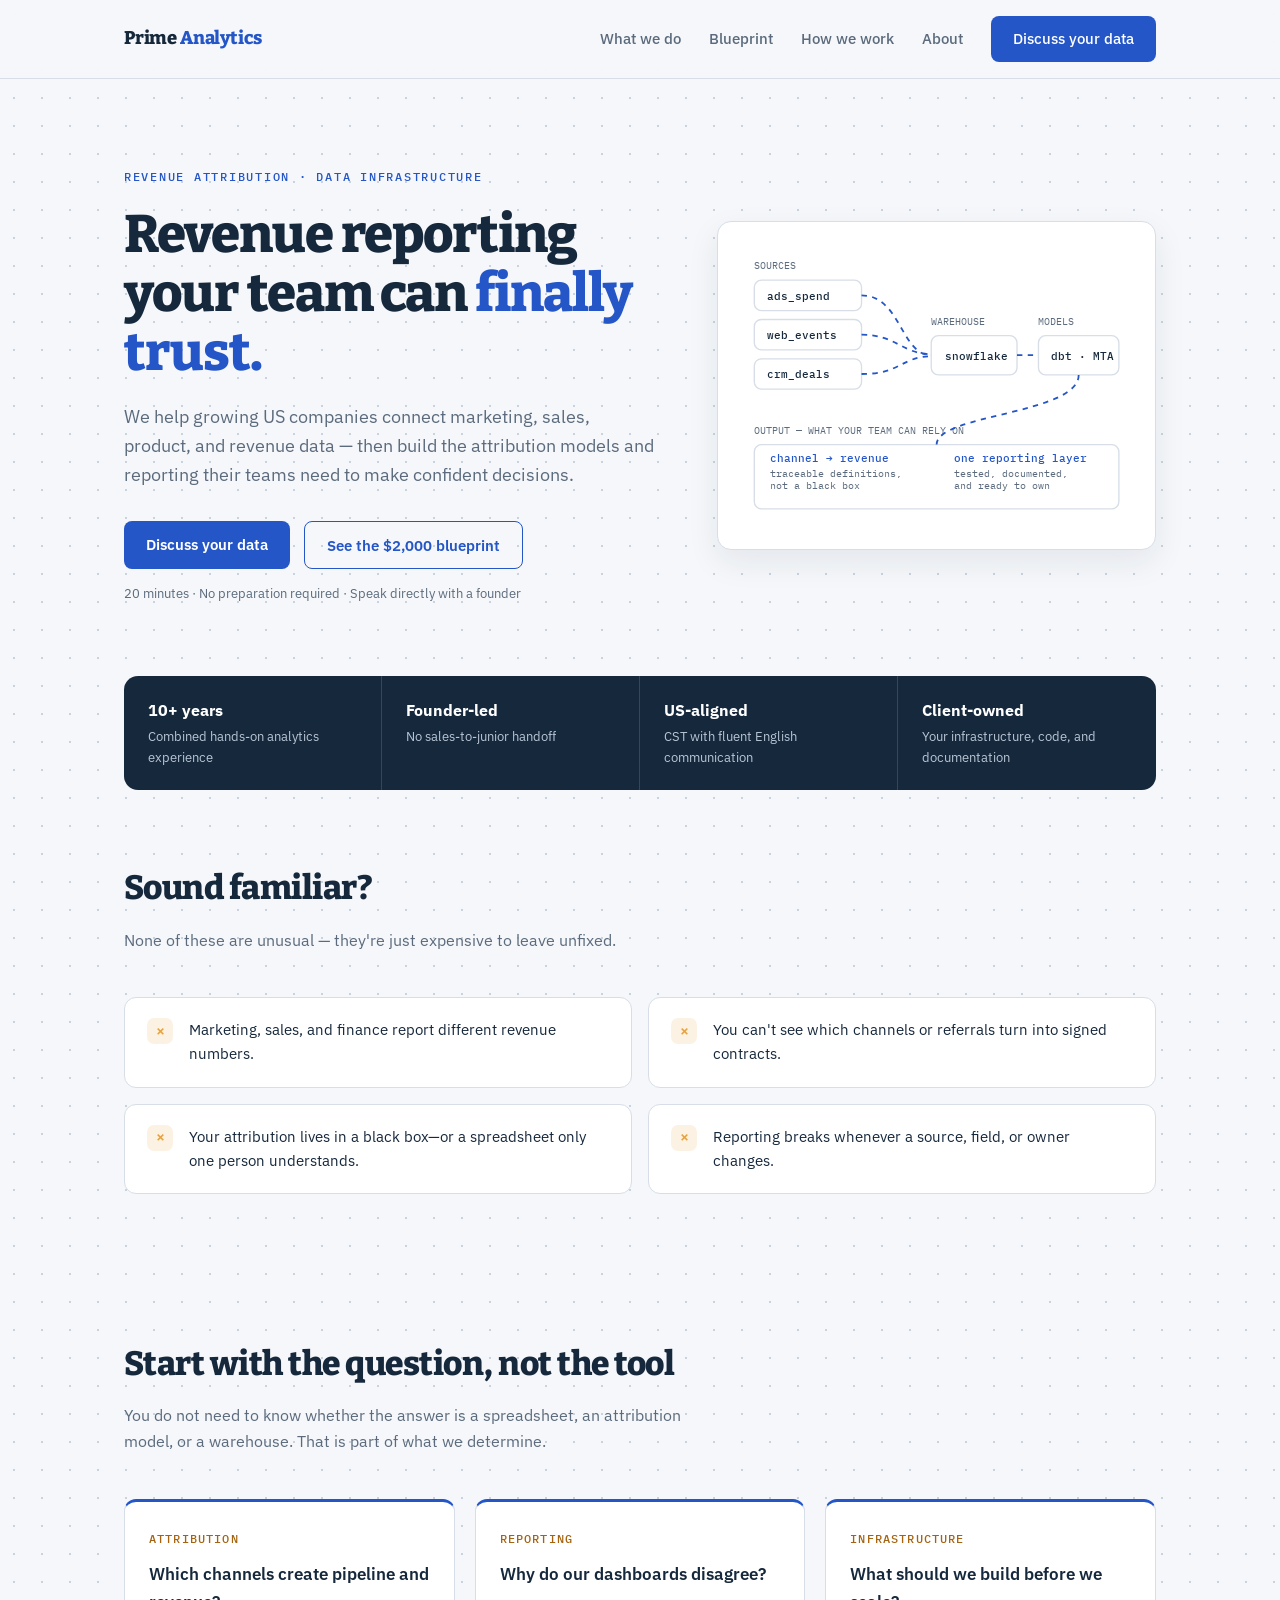
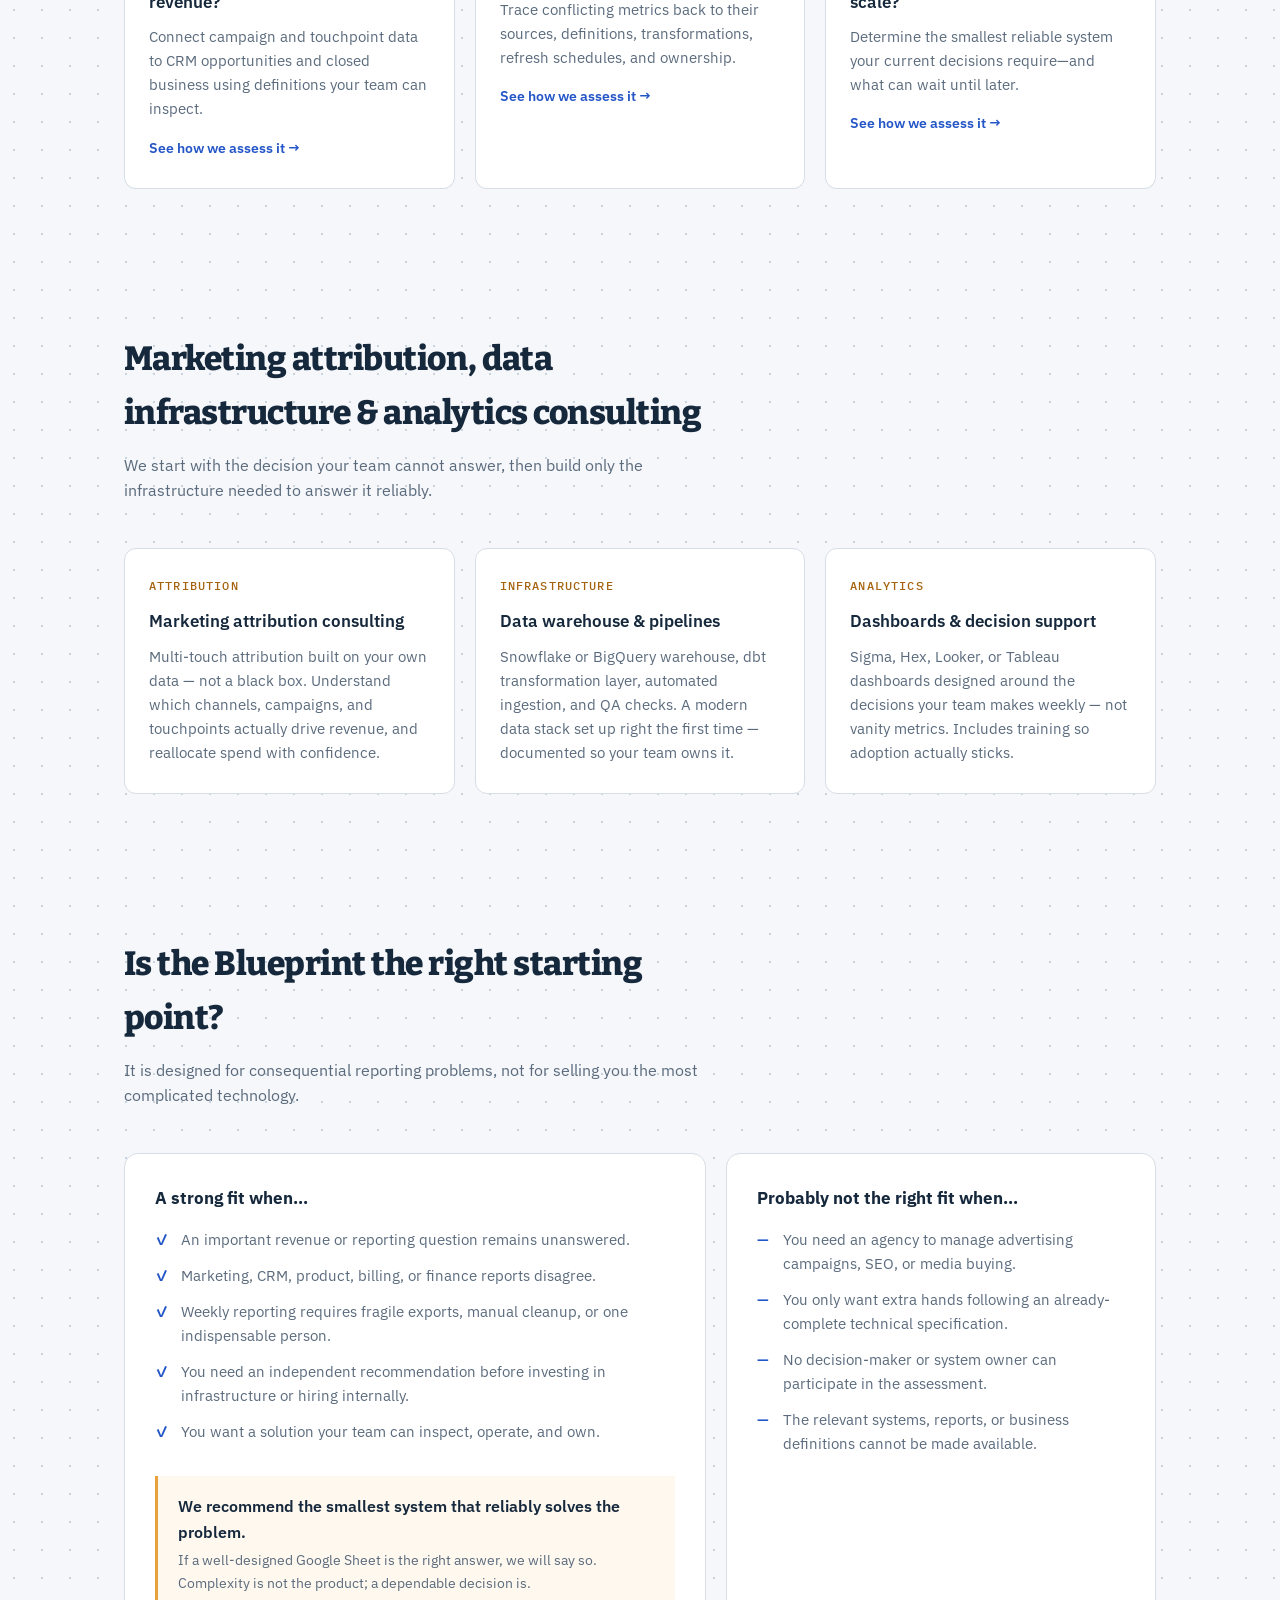
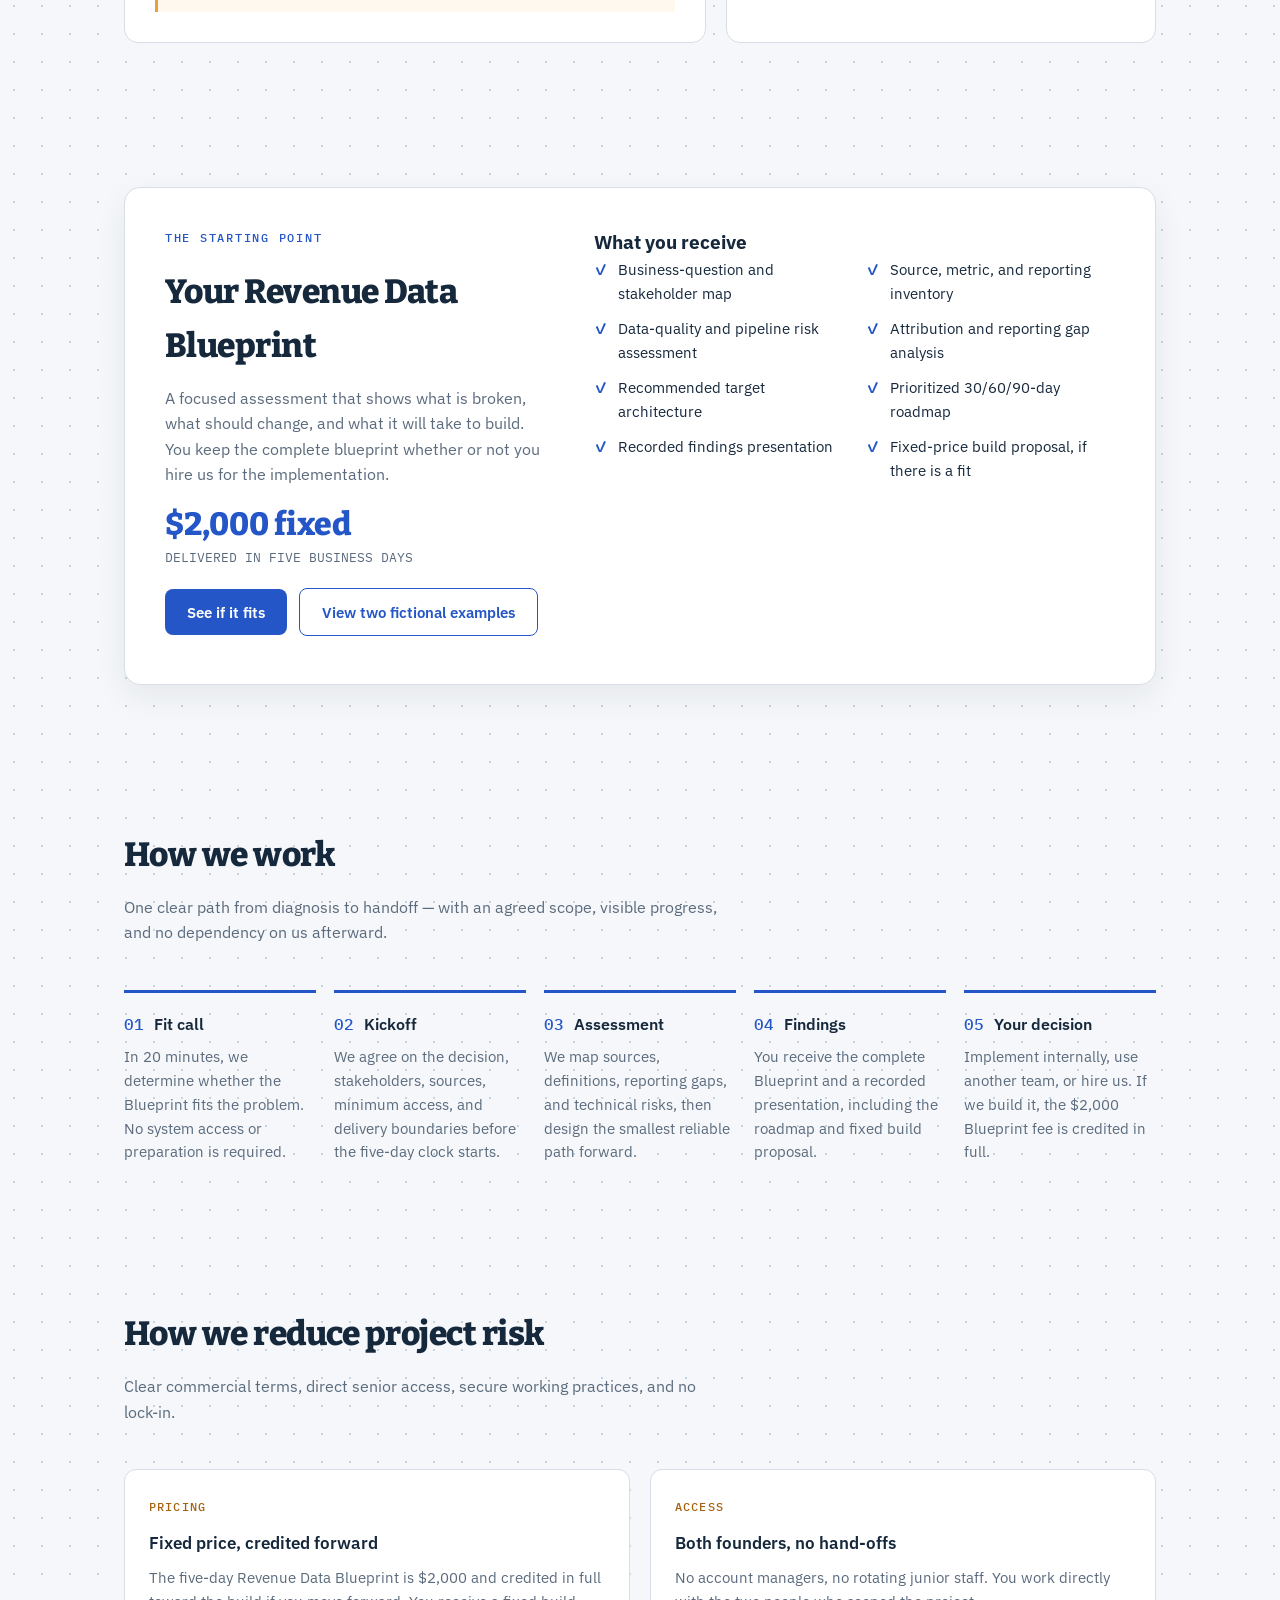
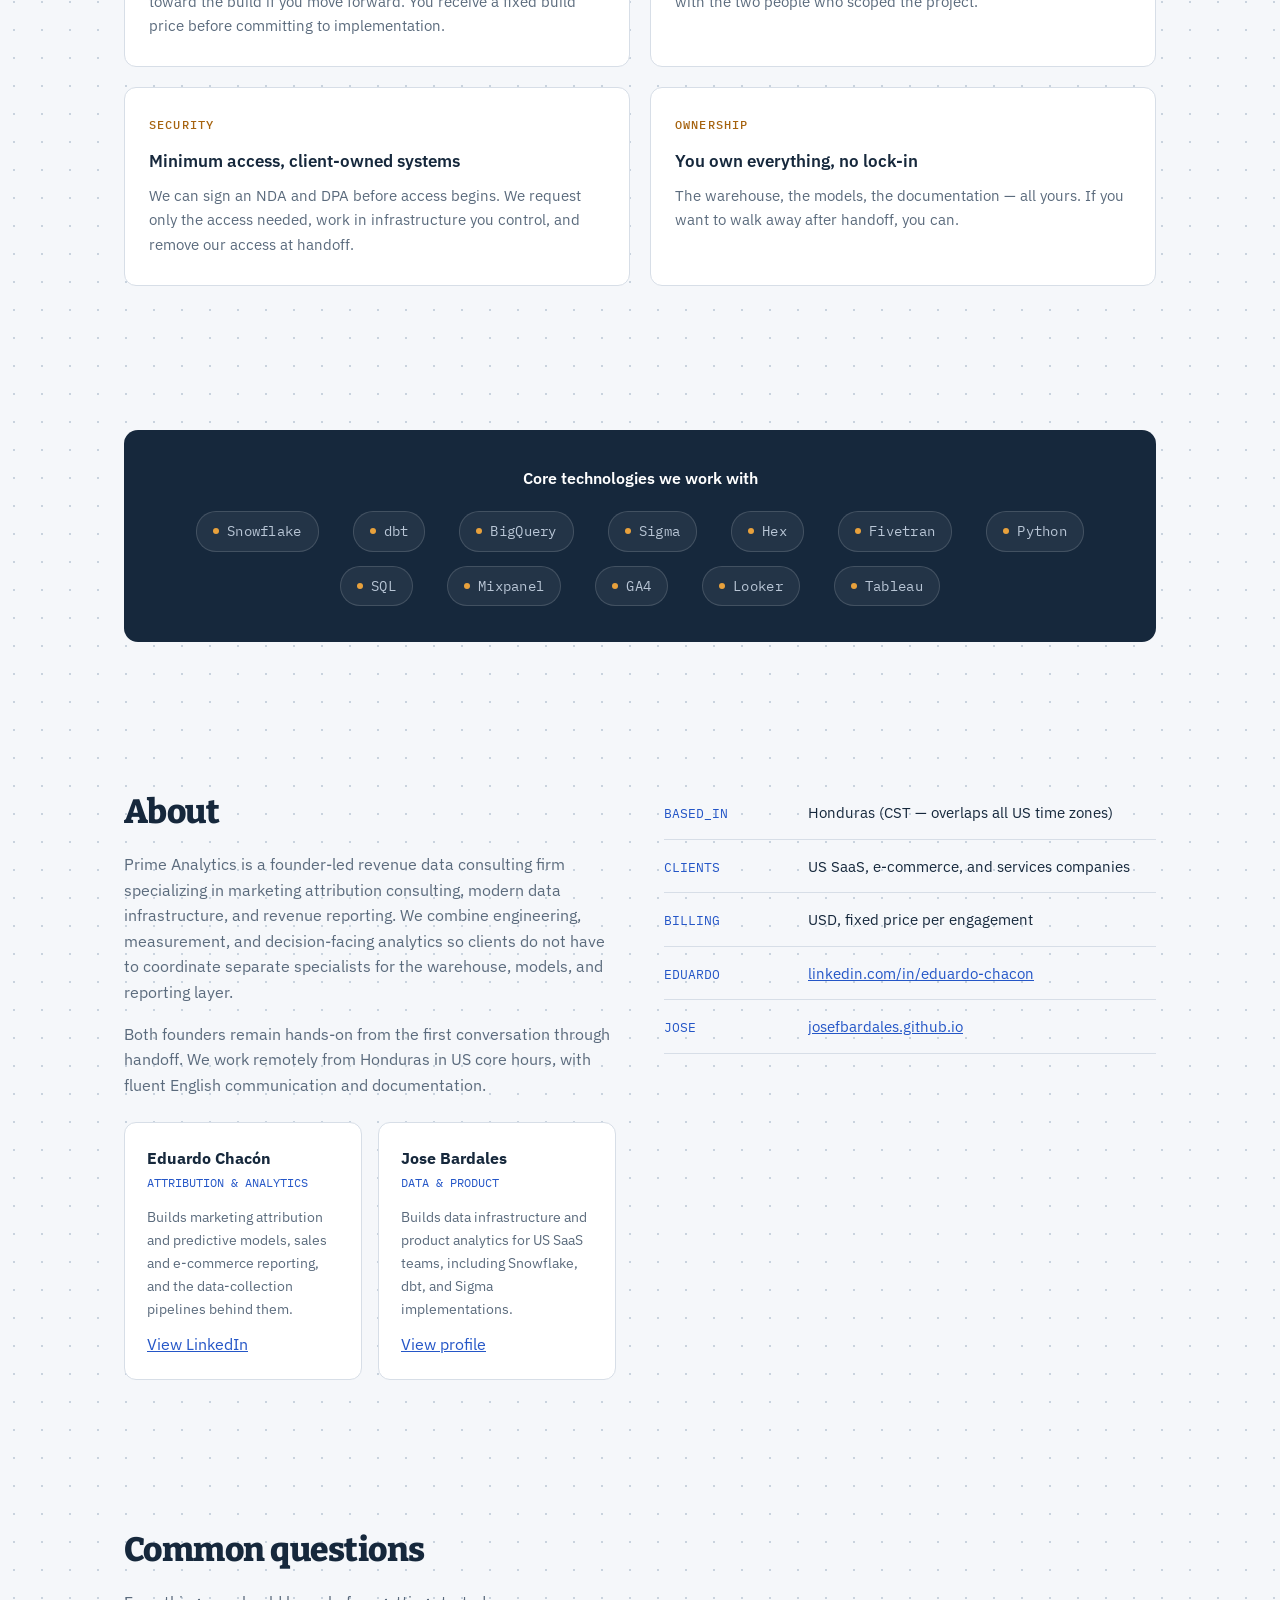
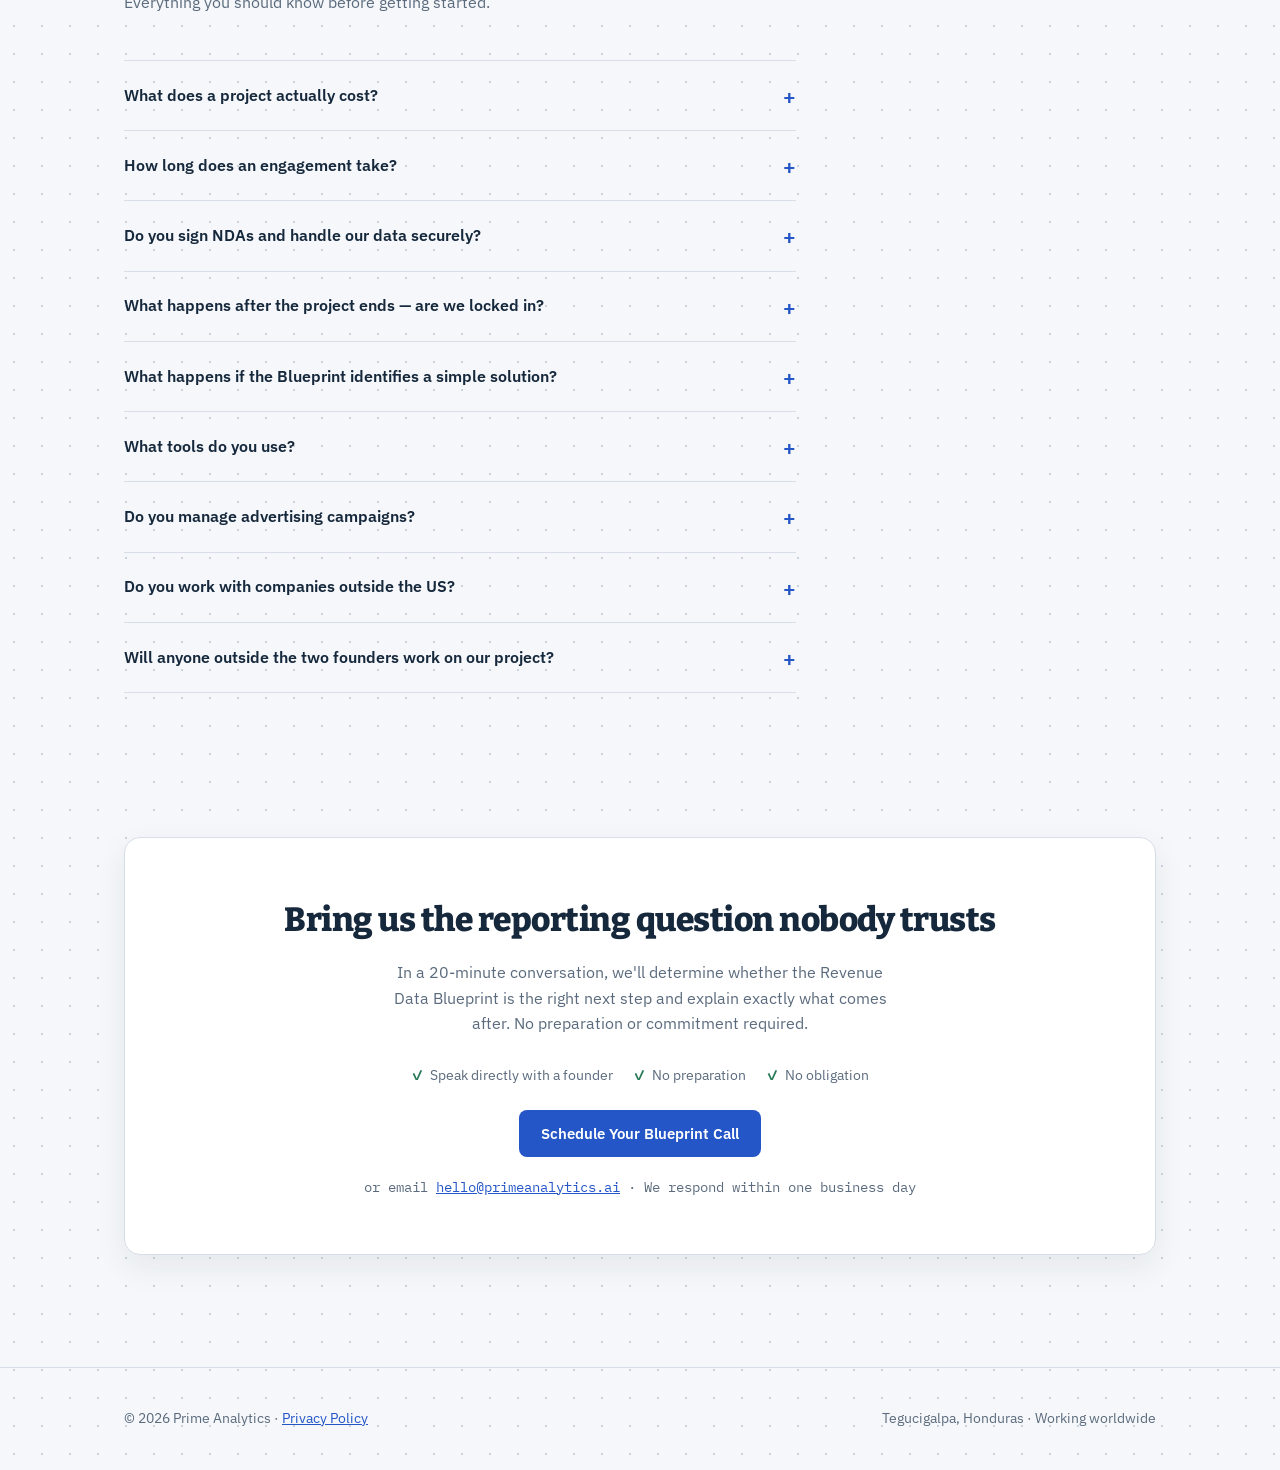
==== website/index.html @ a7ae4167 "Refine messaging and add second blueprint example" ====
<!DOCTYPE html>
<html lang="en">
<head>
<meta charset="UTF-8">
<meta name="viewport" content="width=device-width, initial-scale=1.0">
<title>Marketing Attribution Consulting | Prime Analytics</title>
<meta name="description" content="Founder-led marketing attribution consulting, revenue reporting, and data infrastructure for growing US companies. Start with a fixed-price Blueprint.">

<link rel="icon" href="/favicon.ico" sizes="any">
<link rel="icon" type="image/png" sizes="32x32" href="/icon-32.png">
<link rel="apple-touch-icon" href="/apple-touch-icon.png">

<link rel="canonical" href="https://primeanalytics.ai/">

<meta property="og:type" content="website">
<meta property="og:url" content="https://primeanalytics.ai/">
<meta property="og:title" content="Marketing Attribution Consulting | Prime Analytics">
<meta property="og:description" content="Connect marketing, sales, product, and revenue data. Start with a fixed-price Revenue Data Blueprint delivered in five business days.">
<meta property="og:image" content="https://primeanalytics.ai/og-image.png">
<meta property="og:image:alt" content="Prime Analytics — revenue attribution and data infrastructure">
<meta property="og:image:width" content="1200">
<meta property="og:image:height" content="630">
<meta name="twitter:card" content="summary_large_image">
<meta name="twitter:title" content="Marketing Attribution Consulting | Prime Analytics">
<meta name="twitter:description" content="Connect marketing, sales, product, and revenue data. Start with a fixed-price Revenue Data Blueprint delivered in five business days.">
<meta name="twitter:image" content="https://primeanalytics.ai/og-image.png">
<meta name="twitter:image:alt" content="Prime Analytics — revenue attribution and data infrastructure">

<script type="application/ld+json">
{
  "@context": "https://schema.org",
  "@type": "ProfessionalService",
  "name": "Prime Analytics",
  "url": "https://primeanalytics.ai",
  "description": "Revenue attribution, data infrastructure, and decision-support reporting for growing US companies.",
  "email": "hello@primeanalytics.ai",
  "image": "https://primeanalytics.ai/og-image.png",
  "priceRange": "$2,000+",
  "areaServed": "US",
  "founder": [
    { "@type": "Person", "name": "Eduardo Chacón", "sameAs": "https://www.linkedin.com/in/eduardo-chacon/" },
    { "@type": "Person", "name": "Jose Bardales", "sameAs": "https://josefbardales.github.io" }
  ]
}
</script>

<script type="application/ld+json">
{
  "@context": "https://schema.org",
  "@type": "FAQPage",
  "mainEntity": [
    {
      "@type": "Question",
      "name": "What does a project actually cost?",
      "acceptedAnswer": { "@type": "Answer", "text": "The Revenue Data Blueprint is a fixed $2,000 and is credited in full toward implementation if you hire us to build. It includes a complete assessment, source inventory, data quality and reporting review, recommended architecture, prioritized roadmap, recorded findings presentation, and fixed-price implementation proposal. You keep the Blueprint whether or not we work together afterward." }
    },
    {
      "@type": "Question",
      "name": "How long does an engagement take?",
      "acceptedAnswer": { "@type": "Answer", "text": "The Revenue Data Blueprint is delivered within five business days of kickoff and receipt of the required access. If we move into implementation, we deliver work in weekly milestones so you can review progress as it happens. Total implementation time depends on the agreed scope." }
    },
    {
      "@type": "Question",
      "name": "Do you sign NDAs and handle our data securely?",
      "acceptedAnswer": { "@type": "Answer", "text": "Yes. We sign NDAs and data processing agreements before access is provided, when required. We work in infrastructure you control, request only the access needed to complete the project, and remove our access at handoff." }
    },
    {
      "@type": "Question",
      "name": "What happens after the project ends — are we locked in?",
      "acceptedAnswer": { "@type": "Answer", "text": "No. You own the warehouse, models, pipelines, dashboards, and documentation we build. Your team can operate everything independently after handoff. If you want continued support, enhancements, or new reporting initiatives, we're happy to stay involved — but you'll never be locked in." }
    },
    {
      "@type": "Question",
      "name": "What happens if the Blueprint identifies a simple solution?",
      "acceptedAnswer": { "@type": "Answer", "text": "We'll recommend the smallest solution that reliably answers your business question. If that means a spreadsheet, a dashboard, or a lightweight reporting process instead of a full data platform, that's exactly what we'll recommend. Our goal is dependable decision-making — not unnecessary complexity." }
    },
    {
      "@type": "Question",
      "name": "What tools do you use?",
      "acceptedAnswer": { "@type": "Answer", "text": "We work with Snowflake or BigQuery for the warehouse, dbt for transformation, and Sigma, Hex, Looker, or Tableau for reporting. Every recommendation is based on your business, existing systems, and internal capabilities — not a predefined technology stack." }
    },
    {
      "@type": "Question",
      "name": "Do you manage advertising campaigns?",
      "acceptedAnswer": { "@type": "Answer", "text": "No. We build the data infrastructure, attribution models, and reporting layer that measure marketing performance. Your internal team or marketing agency continues managing campaigns, media buying, SEO, creative, and optimization." }
    },
    {
      "@type": "Question",
      "name": "Do you work with companies outside the US?",
      "acceptedAnswer": { "@type": "Answer", "text": "Yes. We work remotely with companies across North America and other regions. All communication, documentation, and project delivery are conducted in fluent English." }
    },
    {
      "@type": "Question",
      "name": "Will anyone outside the two founders work on our project?",
      "acceptedAnswer": { "@type": "Answer", "text": "Not without telling you first. If a project would benefit from a specialist, we explain who they are, why they are needed, and what access they would receive before involving them." }
    }
  ]
}
</script>

<link rel="preconnect" href="https://fonts.googleapis.com">
<link rel="preconnect" href="https://fonts.gstatic.com" crossorigin>
<link href="https://fonts.googleapis.com/css2?family=Bitter:wght@700;800&family=IBM+Plex+Sans:wght@400;500;600&family=IBM+Plex+Mono:wght@400;500&display=swap" rel="stylesheet">
<style>
:root{
  --paper:#F5F7FA;
  --ink:#16283C;
  --cobalt:#2456C7;
  --amber:#E8A13C;
  --amber-ink:#A6630F;
  --muted:#5B6B7D;
  --line:#D7DEE7;
  --card:#FFFFFF;
  --good:#287A58;
}
*{margin:0;padding:0;box-sizing:border-box}
html{scroll-behavior:smooth}
section,[id]{scroll-margin-top:84px}
body{
  font-family:'IBM Plex Sans',sans-serif;
  background:var(--paper);
  color:var(--ink);
  line-height:1.6;
  background-image:radial-gradient(circle, #C9D3DE 1px, transparent 1px);
  background-size:28px 28px;
}
a{color:var(--cobalt)}
a:focus-visible,button:focus-visible,[role="button"]:focus-visible{outline:3px solid var(--amber);outline-offset:3px}
.skip-link{position:absolute;left:16px;top:-60px;z-index:100;background:var(--ink);color:#fff;padding:10px 16px;border-radius:0 0 8px 8px}
.skip-link:focus{top:0}
.wrap{max-width:1080px;margin:0 auto;padding:0 24px}

/* ---------- Nav ---------- */
nav{
  position:sticky;top:0;z-index:10;
  background:rgba(245,247,250,.92);backdrop-filter:blur(8px);
  border-bottom:1px solid var(--line);
}
.nav-inner{position:relative;display:flex;align-items:center;justify-content:space-between;padding:16px 24px;max-width:1080px;margin:0 auto}
.logo{font-family:'Bitter',serif;font-weight:800;font-size:1.15rem;text-decoration:none;color:var(--ink);letter-spacing:-.01em}
.logo span{color:var(--cobalt)}
.nav-links{display:flex;gap:28px;align-items:center}
.nav-toggle-input{display:none}
.nav-toggle-btn{display:none;flex-direction:column;justify-content:center;gap:5px;cursor:pointer;padding:14px;margin-left:8px;background:none;border:none;font:inherit}
.nav-toggle-btn span{width:22px;height:2px;background:var(--ink);display:block;border-radius:2px;transition:transform .15s ease}
.nav-links a{text-decoration:none;color:var(--muted);font-size:.92rem;font-weight:500}
.nav-links a:hover{color:var(--ink)}
.btn{
  display:inline-block;background:var(--cobalt);color:#fff !important;
  padding:11px 22px;border-radius:8px;text-decoration:none;
  font-weight:600;font-size:.95rem;border:none;cursor:pointer;
  transition:transform .15s ease, box-shadow .15s ease;
}
.btn:hover{transform:translateY(-1px);box-shadow:0 6px 18px rgba(36,86,199,.28)}
.btn.ghost{background:transparent;color:var(--cobalt) !important;border:1.5px solid var(--cobalt)}
.btn.ghost:hover{box-shadow:none;background:rgba(36,86,199,.06)}

/* ---------- Hero ---------- */
header.hero{padding:88px 0 72px}
.hero-grid{display:grid;grid-template-columns:1.1fr .9fr;gap:56px;align-items:center}
.eyebrow{
  font-family:'IBM Plex Mono',monospace;font-size:.78rem;letter-spacing:.14em;
  text-transform:uppercase;color:var(--cobalt);margin-bottom:18px;font-weight:500;
}
h1{
  font-family:'Bitter',serif;font-weight:800;
  font-size:clamp(2.1rem,4.6vw,3.3rem);line-height:1.12;letter-spacing:-.02em;
  margin-bottom:20px;
}
h1 em{font-style:normal;color:var(--cobalt)}
.hero p.lede{font-size:1.13rem;color:var(--muted);max-width:34em;margin-bottom:32px}
.hero-ctas{display:flex;gap:14px;flex-wrap:wrap}
.cta-note{font-size:.82rem;color:var(--muted);margin-top:14px}

/* ---------- Proof strip ---------- */
.proof-strip{
  display:grid;grid-template-columns:repeat(4,1fr);
  background:var(--ink);border-radius:14px;overflow:hidden;
}
.proof-item{padding:22px 24px;border-right:1px solid rgba(255,255,255,.14)}
.proof-item:last-child{border-right:0}
.proof-item strong{display:block;color:#fff;font-size:.98rem;margin-bottom:3px}
.proof-item span{display:block;color:#B9C6D6;font-size:.82rem}

/* ---------- Pipeline schematic (signature) ---------- */
.schematic{
  background:var(--card);border:1px solid var(--line);border-radius:14px;
  padding:26px 22px;box-shadow:0 12px 32px rgba(22,40,60,.08);
}
.schematic svg{width:100%;height:auto;display:block}
.sc-label{font-family:'IBM Plex Mono',monospace;font-size:11px;fill:var(--muted)}
.sc-node{fill:#fff;stroke:var(--line);stroke-width:1.5;rx:8}
.sc-node-title{font-family:'IBM Plex Mono',monospace;font-size:12px;font-weight:500;fill:var(--ink)}
.sc-flow{stroke:var(--cobalt);stroke-width:2;fill:none;stroke-dasharray:6 6;animation:flow 1.4s linear infinite}
.sc-metric{font-family:'IBM Plex Mono',monospace;font-size:12px;fill:var(--cobalt);font-weight:500}
@keyframes flow{to{stroke-dashoffset:-24}}
@media (prefers-reduced-motion: reduce){
  .sc-flow{animation:none}
  html{scroll-behavior:auto}
}

/* ---------- Sections ---------- */
section{padding:72px 0}
.sec-head{margin-bottom:44px;max-width:38em}
h2{font-family:'Bitter',serif;font-weight:800;font-size:clamp(1.5rem,3vw,2.1rem);letter-spacing:-.015em;margin-bottom:12px}
.sec-head p{color:var(--muted)}

.cards{display:grid;grid-template-columns:repeat(3,1fr);gap:20px}
.card{
  background:var(--card);border:1px solid var(--line);border-radius:12px;
  padding:28px 24px;transition:transform .15s ease, box-shadow .15s ease;
}
.card:hover{transform:translateY(-3px);box-shadow:0 10px 26px rgba(22,40,60,.09)}
.card .tag{
  font-family:'IBM Plex Mono',monospace;font-size:.72rem;letter-spacing:.1em;
  text-transform:uppercase;color:var(--amber-ink);font-weight:500;display:block;margin-bottom:12px;
}
.card h3{font-size:1.08rem;font-weight:600;margin-bottom:10px}
.card p{font-size:.94rem;color:var(--muted)}
.cards.two{grid-template-columns:repeat(2,1fr)}
.question-card{border-top:3px solid var(--cobalt)}
.question-card a{display:inline-block;margin-top:14px;font-weight:600;font-size:.9rem;text-decoration:none}

/* ---------- Fit ---------- */
.fit-grid{display:grid;grid-template-columns:1.15fr .85fr;gap:20px}
.fit-panel{background:var(--card);border:1px solid var(--line);border-radius:14px;padding:30px}
.fit-panel h3{font-size:1.08rem;margin-bottom:16px}
.fit-list{list-style:none}
.fit-list li{position:relative;padding:0 0 12px 26px;color:var(--muted);font-size:.94rem}
.fit-list li::before{position:absolute;left:0;color:var(--cobalt);font-weight:600}
.fit-list.yes li::before{content:'✓'}
.fit-list.no li::before{content:'—'}
.principle{
  margin-top:20px;padding:18px 20px;border-left:3px solid var(--amber);
  background:rgba(232,161,60,.08);font-weight:600;
}
.principle span{display:block;color:var(--muted);font-weight:400;font-size:.88rem;margin-top:4px}

/* ---------- Blueprint ---------- */
.blueprint{
  display:grid;grid-template-columns:.85fr 1.15fr;gap:44px;
  background:var(--card);border:1px solid var(--line);border-radius:16px;
  padding:40px;box-shadow:0 12px 32px rgba(22,40,60,.07);
}
.blueprint-price{font-family:'Bitter',serif;font-size:2rem;font-weight:800;color:var(--cobalt);line-height:1.15;margin:14px 0 4px}
.blueprint-time{font-family:'IBM Plex Mono',monospace;color:var(--muted);font-size:.82rem;margin-bottom:20px}
.blueprint-copy p{color:var(--muted);margin-bottom:18px}
.blueprint-copy .btn{margin:0 8px 8px 0}
.deliverables{list-style:none;display:grid;grid-template-columns:1fr 1fr;gap:12px 22px}
.deliverables li{position:relative;padding-left:24px;font-size:.92rem}
.deliverables li::before{content:'✓';position:absolute;left:0;color:var(--cobalt);font-weight:600}

/* ---------- Challenges ---------- */
.pains{display:grid;grid-template-columns:repeat(2,1fr);gap:16px}
.pain{
  display:flex;gap:16px;align-items:flex-start;
  background:var(--card);border:1px solid var(--line);border-radius:12px;padding:20px 22px;
}
.pain .x{
  flex-shrink:0;width:26px;height:26px;border-radius:7px;
  background:rgba(232,161,60,.14);color:var(--amber);
  display:flex;align-items:center;justify-content:center;
  font-family:'IBM Plex Mono',monospace;font-weight:600;font-size:.95rem;
}
.pain p{font-size:.94rem;color:var(--ink);margin:0}

/* ---------- FAQ ---------- */
.faq{max-width:42em}
.faq details{border-bottom:1px solid var(--line);padding:8px 0}
.faq details:first-child{border-top:1px solid var(--line)}
.faq summary{
  cursor:pointer;font-weight:600;font-size:1rem;list-style:none;
  display:flex;justify-content:space-between;align-items:center;gap:16px;
  padding:10px 0;
}
.faq summary::-webkit-details-marker{display:none}
.faq summary::after{
  content:'+';font-family:'IBM Plex Mono',monospace;color:var(--cobalt);
  font-size:1.3rem;flex-shrink:0;
}
.faq details[open] summary::after{content:'−'}
.faq details p{color:var(--muted);margin-top:12px;font-size:.93rem;max-width:38em}

/* ---------- How we work ---------- */
.steps{display:grid;grid-template-columns:repeat(5,1fr);gap:18px;counter-reset:step}
.step{border-top:3px solid var(--cobalt);padding-top:18px}
.step h3{font-size:1.02rem;font-weight:600;margin-bottom:8px}
.step h3::before{
  counter-increment:step;content:counter(step,decimal-leading-zero);
  font-family:'IBM Plex Mono',monospace;color:var(--cobalt);margin-right:10px;font-weight:500;
}
.step p{font-size:.93rem;color:var(--muted)}

/* ---------- Stack strip ---------- */
.stack{
  background:var(--ink);border-radius:14px;padding:36px 40px;
  display:flex;flex-wrap:wrap;gap:14px 34px;align-items:center;justify-content:center;
}
.stack .lead{color:#fff;font-family:'IBM Plex Sans',sans-serif;font-weight:600;width:100%;text-align:center;margin-bottom:6px}
.stack .tool{
  display:inline-flex;align-items:center;gap:8px;
  font-family:'IBM Plex Mono',monospace;color:#B9C6D6;font-size:.88rem;letter-spacing:.02em;
  background:rgba(255,255,255,.06);border:1px solid rgba(255,255,255,.14);
  padding:8px 16px;border-radius:20px;
}
.stack .tool::before{content:'';width:6px;height:6px;border-radius:50%;background:var(--amber);flex-shrink:0}

/* ---------- About ---------- */
.about-grid{display:grid;grid-template-columns:1fr 1fr;gap:48px;align-items:start}
.about p{color:var(--muted);margin-bottom:16px}
.founders{display:grid;grid-template-columns:1fr 1fr;gap:16px;margin-top:24px}
.founder{background:var(--card);border:1px solid var(--line);border-radius:12px;padding:22px}
.founder h3{font-size:1.02rem;margin-bottom:2px}
.founder .role{font-family:'IBM Plex Mono',monospace;color:var(--cobalt);font-size:.75rem;margin-bottom:12px}
.founder p{font-size:.9rem;margin-bottom:12px}
.fact{
  display:flex;gap:14px;align-items:baseline;border-bottom:1px solid var(--line);padding:14px 0;
}
.fact .k{font-family:'IBM Plex Mono',monospace;font-size:.8rem;color:var(--cobalt);min-width:130px}
.fact .v{font-size:.95rem}

/* ---------- Contact ---------- */
.contact{
  background:var(--card);border:1px solid var(--line);border-radius:16px;
  padding:56px 48px;text-align:center;box-shadow:0 12px 32px rgba(22,40,60,.07);
}
.contact p{color:var(--muted);max-width:32em;margin:0 auto 28px}
.reassurance{display:flex;justify-content:center;gap:10px 20px;flex-wrap:wrap;margin:18px 0 24px;color:var(--muted);font-size:.85rem}
.reassurance span::before{content:'✓';color:var(--good);font-weight:600;margin-right:6px}
.contact .mono{font-family:'IBM Plex Mono',monospace;font-size:.9rem;color:var(--muted);margin-top:18px}

footer{padding:40px 0;border-top:1px solid var(--line);margin-top:40px}
.foot{display:flex;justify-content:space-between;align-items:center;color:var(--muted);font-size:.85rem}

/* ---------- Responsive ---------- */
@media (max-width:860px){
  body.menu-open{overflow:hidden}
  .hero-grid{grid-template-columns:1fr;gap:40px}
  .cards,.cards.two,.steps,.pains,.fit-grid{grid-template-columns:1fr}
  .proof-strip{grid-template-columns:1fr 1fr}
  .proof-item:nth-child(2){border-right:0}
  .proof-item:nth-child(-n+2){border-bottom:1px solid rgba(255,255,255,.14)}
  .blueprint{grid-template-columns:1fr;padding:30px 24px;gap:24px}
  .about-grid{grid-template-columns:1fr;gap:28px}
  .nav-toggle-btn{display:flex}
  .nav-links{
    position:absolute;top:100%;left:0;right:0;
    flex-direction:column;align-items:stretch;gap:0;
    background:var(--paper);border-bottom:1px solid var(--line);
    max-height:0;overflow:hidden;transition:max-height .25s ease;
  }
  .nav-links a:not(.btn){display:block;padding:16px 24px;border-bottom:1px solid var(--line);color:var(--ink)}
  .nav-links .btn{display:inline-block;margin:16px 24px}
  .nav-toggle-input:checked ~ .nav-links{max-height:400px}
  header.hero{padding:56px 0 48px}
  section{padding:52px 0}
  .contact{padding:40px 24px}
}
@media (max-width:480px){
  .schematic{padding:18px 14px}
  .proof-strip,.founders,.deliverables{grid-template-columns:1fr}
  .proof-item{border-right:0;border-bottom:1px solid rgba(255,255,255,.14)}
  .proof-item:last-child{border-bottom:0}
}
</style>
</head>
<body>

<a class="skip-link" href="#main-content">Skip to main content</a>
<nav aria-label="Primary navigation">
  <div class="nav-inner">
    <a class="logo" href="#top">Prime<span>&nbsp;Analytics</span></a>
    <input type="checkbox" id="nav-toggle" class="nav-toggle-input">
    <button type="button" class="nav-toggle-btn" aria-label="Toggle menu" aria-expanded="false" aria-controls="nav-links">
      <span></span><span></span><span></span>
    </button>
    <div class="nav-links" id="nav-links">
      <a href="#services">What we do</a>
      <a href="#blueprint">Blueprint</a>
      <a href="#process">How we work</a>
      <a href="#about">About</a>
      <a class="btn" href="https://calendly.com/eduardo-primeanalytics/20min" target="_blank" rel="noopener">Discuss your data</a>
    </div>
  </div>
</nav>

<main id="main-content">

<header class="hero" id="top">
  <div class="wrap hero-grid">
    <div>
      <div class="eyebrow">Revenue attribution · Data infrastructure</div>
      <h1>Revenue reporting your team can <em>finally trust.</em></h1>
      <p class="lede">We help growing US companies connect marketing, sales, product, and revenue data — then build the attribution models and reporting their teams need to make confident decisions.</p>
      <div class="hero-ctas">
        <a class="btn" href="https://calendly.com/eduardo-primeanalytics/20min" target="_blank" rel="noopener">Discuss your data</a>
        <a class="btn ghost" href="#blueprint">See the $2,000 blueprint</a>
      </div>
      <p class="cta-note">20 minutes · No preparation required · Speak directly with a founder</p>
    </div>

    <div class="schematic" role="img" aria-label="Diagram: advertising, website, and CRM data flow into a warehouse and attribution models, producing traceable channel-to-revenue reporting.">
      <svg viewBox="0 0 440 308" role="img" aria-hidden="true">
        <!-- Sources -->
        <text x="16" y="24" class="sc-label">SOURCES</text>
        <rect x="16" y="36" width="120" height="34" rx="8" class="sc-node"/>
        <text x="30" y="58" class="sc-node-title">ads_spend</text>
        <rect x="16" y="80" width="120" height="34" rx="8" class="sc-node"/>
        <text x="30" y="102" class="sc-node-title">web_events</text>
        <rect x="16" y="124" width="120" height="34" rx="8" class="sc-node"/>
        <text x="30" y="146" class="sc-node-title">crm_deals</text>

        <!-- Flows to warehouse -->
        <path class="sc-flow" d="M136 53 C 180 53, 180 120, 214 120"/>
        <path class="sc-flow" d="M136 97 C 175 97, 180 118, 214 119"/>
        <path class="sc-flow" d="M136 141 C 180 141, 180 122, 214 121"/>

        <!-- Warehouse -->
        <text x="214" y="86" class="sc-label">WAREHOUSE</text>
        <rect x="214" y="98" width="96" height="44" rx="8" class="sc-node"/>
        <text x="229" y="125" class="sc-node-title">snowflake</text>

        <!-- Flow to models -->
        <path class="sc-flow" d="M310 120 C 318 120, 326 120, 334 120"/>

        <!-- Models -->
        <text x="334" y="86" class="sc-label">MODELS</text>
        <rect x="334" y="98" width="90" height="44" rx="8" class="sc-node"/>
        <text x="348" y="125" class="sc-node-title">dbt · MTA</text>

        <!-- Output metrics -->
        <text x="16" y="208" class="sc-label">OUTPUT — WHAT YOUR TEAM CAN RELY ON</text>
        <rect x="16" y="220" width="408" height="72" rx="8" class="sc-node"/>
        <text x="34" y="240" class="sc-metric">channel → revenue</text>
        <text x="34" y="256" class="sc-label">
          <tspan x="34" dy="0">traceable definitions,</tspan>
          <tspan x="34" dy="14">not a black box</tspan>
        </text>
        <text x="240" y="240" class="sc-metric">one reporting layer</text>
        <text x="240" y="256" class="sc-label">
          <tspan x="240" dy="0">tested, documented,</tspan>
          <tspan x="240" dy="14">and ready to own</tspan>
        </text>

        <path class="sc-flow" d="M379 142 C 379 186, 220 186, 220 220"/>
      </svg>
    </div>
  </div>
</header>

<div class="wrap" aria-label="Prime Analytics at a glance">
  <div class="proof-strip">
    <div class="proof-item"><strong>10+ years</strong><span>Combined hands-on analytics experience</span></div>
    <div class="proof-item"><strong>Founder-led</strong><span>No sales-to-junior handoff</span></div>
    <div class="proof-item"><strong>US-aligned</strong><span>CST with fluent English communication</span></div>
    <div class="proof-item"><strong>Client-owned</strong><span>Your infrastructure, code, and documentation</span></div>
  </div>
</div>

<section id="challenges">
  <div class="wrap">
    <div class="sec-head">
      <h2>Sound familiar?</h2>
      <p>None of these are unusual — they're just expensive to leave unfixed.</p>
    </div>
    <div class="pains">
      <div class="pain">
        <span class="x">×</span>
        <p>Marketing, sales, and finance report different revenue numbers.</p>
      </div>
      <div class="pain">
        <span class="x">×</span>
        <p>You can't see which channels or referrals turn into signed contracts.</p>
      </div>
      <div class="pain">
        <span class="x">×</span>
        <p>Your attribution lives in a black box—or a spreadsheet only one person understands.</p>
      </div>
      <div class="pain">
        <span class="x">×</span>
        <p>Reporting breaks whenever a source, field, or owner changes.</p>
      </div>
    </div>
  </div>
</section>

<section id="questions">
  <div class="wrap">
    <div class="sec-head">
      <h2>Start with the question, not the tool</h2>
      <p>You do not need to know whether the answer is a spreadsheet, an attribution model, or a warehouse. That is part of what we determine.</p>
    </div>
    <div class="cards">
      <div class="card question-card">
        <span class="tag">Attribution</span>
        <h3>Which channels create pipeline and revenue?</h3>
        <p>Connect campaign and touchpoint data to CRM opportunities and closed business using definitions your team can inspect.</p>
        <a href="#blueprint">See how we assess it →</a>
      </div>
      <div class="card question-card">
        <span class="tag">Reporting</span>
        <h3>Why do our dashboards disagree?</h3>
        <p>Trace conflicting metrics back to their sources, definitions, transformations, refresh schedules, and ownership.</p>
        <a href="#blueprint">See how we assess it →</a>
      </div>
      <div class="card question-card">
        <span class="tag">Infrastructure</span>
        <h3>What should we build before we scale?</h3>
        <p>Determine the smallest reliable system your current decisions require—and what can wait until later.</p>
        <a href="#blueprint">See how we assess it →</a>
      </div>
    </div>
  </div>
</section>

<section id="services">
  <div class="wrap">
    <div class="sec-head">
      <h2>Marketing attribution, data infrastructure &amp; analytics consulting</h2>
      <p>We start with the decision your team cannot answer, then build only the infrastructure needed to answer it reliably.</p>
    </div>
    <div class="cards">
      <div class="card">
        <span class="tag">Attribution</span>
        <h3>Marketing attribution consulting</h3>
        <p>Multi-touch attribution built on your own data — not a black box. Understand which channels, campaigns, and touchpoints actually drive revenue, and reallocate spend with confidence.</p>
      </div>
      <div class="card">
        <span class="tag">Infrastructure</span>
        <h3>Data warehouse &amp; pipelines</h3>
        <p>Snowflake or BigQuery warehouse, dbt transformation layer, automated ingestion, and QA checks. A modern data stack set up right the first time — documented so your team owns it.</p>
      </div>
      <div class="card">
        <span class="tag">Analytics</span>
        <h3>Dashboards &amp; decision support</h3>
        <p>Sigma, Hex, Looker, or Tableau dashboards designed around the decisions your team makes weekly — not vanity metrics. Includes training so adoption actually sticks.</p>
      </div>
    </div>
  </div>
</section>

<section id="fit">
  <div class="wrap">
    <div class="sec-head">
      <h2>Is the Blueprint the right starting point?</h2>
      <p>It is designed for consequential reporting problems, not for selling you the most complicated technology.</p>
    </div>
    <div class="fit-grid">
      <div class="fit-panel">
        <h3>A strong fit when…</h3>
        <ul class="fit-list yes">
          <li>An important revenue or reporting question remains unanswered.</li>
          <li>Marketing, CRM, product, billing, or finance reports disagree.</li>
          <li>Weekly reporting requires fragile exports, manual cleanup, or one indispensable person.</li>
          <li>You need an independent recommendation before investing in infrastructure or hiring internally.</li>
          <li>You want a solution your team can inspect, operate, and own.</li>
        </ul>
        <div class="principle">
          We recommend the smallest system that reliably solves the problem.
          <span>If a well-designed Google Sheet is the right answer, we will say so. Complexity is not the product; a dependable decision is.</span>
        </div>
      </div>
      <div class="fit-panel">
        <h3>Probably not the right fit when…</h3>
        <ul class="fit-list no">
          <li>You need an agency to manage advertising campaigns, SEO, or media buying.</li>
          <li>You only want extra hands following an already-complete technical specification.</li>
          <li>No decision-maker or system owner can participate in the assessment.</li>
          <li>The relevant systems, reports, or business definitions cannot be made available.</li>
        </ul>
      </div>
    </div>
  </div>
</section>

<section id="blueprint">
  <div class="wrap">
    <div class="blueprint">
      <div class="blueprint-copy">
        <div class="eyebrow">The starting point</div>
        <h2>Your Revenue Data Blueprint</h2>
        <p>A focused assessment that shows what is broken, what should change, and what it will take to build. You keep the complete blueprint whether or not you hire us for the implementation.</p>
        <div class="blueprint-price">$2,000 fixed</div>
        <div class="blueprint-time">DELIVERED IN FIVE BUSINESS DAYS</div>
        <a class="btn" href="https://calendly.com/eduardo-primeanalytics/20min" target="_blank" rel="noopener">See if it fits</a>
        <a class="btn ghost" href="/sample-blueprint">View two fictional examples</a>
      </div>
      <div>
        <h3>What you receive</h3>
        <ul class="deliverables">
          <li>Business-question and stakeholder map</li>
          <li>Source, metric, and reporting inventory</li>
          <li>Data-quality and pipeline risk assessment</li>
          <li>Attribution and reporting gap analysis</li>
          <li>Recommended target architecture</li>
          <li>Prioritized 30/60/90-day roadmap</li>
          <li>Recorded findings presentation</li>
          <li>Fixed-price build proposal, if there is a fit</li>
        </ul>
      </div>
    </div>
  </div>
</section>

<section id="process">
  <div class="wrap">
    <div class="sec-head">
      <h2>How we work</h2>
      <p>One clear path from diagnosis to handoff — with an agreed scope, visible progress, and no dependency on us afterward.</p>
    </div>
    <div class="steps">
      <div class="step">
        <h3>Fit call</h3>
        <p>In 20 minutes, we determine whether the Blueprint fits the problem. No system access or preparation is required.</p>
      </div>
      <div class="step">
        <h3>Kickoff</h3>
        <p>We agree on the decision, stakeholders, sources, minimum access, and delivery boundaries before the five-day clock starts.</p>
      </div>
      <div class="step">
        <h3>Assessment</h3>
        <p>We map sources, definitions, reporting gaps, and technical risks, then design the smallest reliable path forward.</p>
      </div>
      <div class="step">
        <h3>Findings</h3>
        <p>You receive the complete Blueprint and a recorded presentation, including the roadmap and fixed build proposal.</p>
      </div>
      <div class="step">
        <h3>Your decision</h3>
        <p>Implement internally, use another team, or hire us. If we build it, the $2,000 Blueprint fee is credited in full.</p>
      </div>
    </div>
  </div>
</section>

<section id="risk">
  <div class="wrap">
    <div class="sec-head">
      <h2>How we reduce project risk</h2>
      <p>Clear commercial terms, direct senior access, secure working practices, and no lock-in.</p>
    </div>
    <div class="cards two">
      <div class="card">
        <span class="tag">Pricing</span>
        <h3>Fixed price, credited forward</h3>
        <p>The five-day Revenue Data Blueprint is $2,000 and credited in full toward the build if you move forward. You receive a fixed build price before committing to implementation.</p>
      </div>
      <div class="card">
        <span class="tag">Access</span>
        <h3>Both founders, no hand-offs</h3>
        <p>No account managers, no rotating junior staff. You work directly with the two people who scoped the project.</p>
      </div>
      <div class="card">
        <span class="tag">Security</span>
        <h3>Minimum access, client-owned systems</h3>
        <p>We can sign an NDA and DPA before access begins. We request only the access needed, work in infrastructure you control, and remove our access at handoff.</p>
      </div>
      <div class="card">
        <span class="tag">Ownership</span>
        <h3>You own everything, no lock-in</h3>
        <p>The warehouse, the models, the documentation — all yours. If you want to walk away after handoff, you can.</p>
      </div>
    </div>
  </div>
</section>

<section>
  <div class="wrap">
    <div class="stack">
      <span class="lead">Core technologies we work with</span>
      <span class="tool">Snowflake</span><span class="tool">dbt</span><span class="tool">BigQuery</span><span class="tool">Sigma</span>
      <span class="tool">Hex</span><span class="tool">Fivetran</span><span class="tool">Python</span><span class="tool">SQL</span>
      <span class="tool">Mixpanel</span><span class="tool">GA4</span><span class="tool">Looker</span><span class="tool">Tableau</span>
    </div>
  </div>
</section>

<section id="about">
  <div class="wrap about-grid">
    <div class="about">
      <h2>About</h2>
      <p>Prime Analytics is a founder-led revenue data consulting firm specializing in marketing attribution consulting, modern data infrastructure, and revenue reporting. We combine engineering, measurement, and decision-facing analytics so clients do not have to coordinate separate specialists for the warehouse, models, and reporting layer.</p>
      <p>Both founders remain hands-on from the first conversation through handoff. We work remotely from Honduras in US core hours, with fluent English communication and documentation.</p>
      <div class="founders">
        <article class="founder">
          <h3>Eduardo Chacón</h3>
          <div class="role">ATTRIBUTION &amp; ANALYTICS</div>
          <p>Builds marketing attribution and predictive models, sales and e-commerce reporting, and the data-collection pipelines behind them.</p>
          <a href="https://www.linkedin.com/in/eduardo-chacon/" target="_blank" rel="noopener">View LinkedIn</a>
        </article>
        <article class="founder">
          <h3>Jose Bardales</h3>
          <div class="role">DATA &amp; PRODUCT</div>
          <p>Builds data infrastructure and product analytics for US SaaS teams, including Snowflake, dbt, and Sigma implementations.</p>
          <a href="https://josefbardales.github.io" target="_blank" rel="noopener">View profile</a>
        </article>
      </div>
    </div>
    <div>
      <div class="fact"><span class="k">BASED_IN</span><span class="v">Honduras (CST — overlaps all US time zones)</span></div>
      <div class="fact"><span class="k">CLIENTS</span><span class="v">US SaaS, e-commerce, and services companies</span></div>
      <div class="fact"><span class="k">BILLING</span><span class="v">USD, fixed price per engagement</span></div>
      <div class="fact"><span class="k">EDUARDO</span><span class="v"><a href="https://www.linkedin.com/in/eduardo-chacon/" target="_blank" rel="noopener">linkedin.com/in/eduardo-chacon</a></span></div>
      <div class="fact"><span class="k">JOSE</span><span class="v"><a href="https://josefbardales.github.io" target="_blank" rel="noopener">josefbardales.github.io</a></span></div>
    </div>
  </div>
</section>

<section id="faq">
  <div class="wrap">
    <div class="sec-head">
      <h2>Common questions</h2>
      <p>Everything you should know before getting started.</p>
    </div>
    <div class="faq">
      <details>
        <summary>What does a project actually cost?</summary>
        <p>The Revenue Data Blueprint is a fixed $2,000 and is credited in full toward implementation if you hire us to build. It includes a complete assessment, source inventory, data quality and reporting review, recommended architecture, prioritized roadmap, recorded findings presentation, and fixed-price implementation proposal. You keep the Blueprint whether or not we work together afterward.</p>
      </details>
      <details>
        <summary>How long does an engagement take?</summary>
        <p>The Revenue Data Blueprint is delivered within five business days of kickoff and receipt of the required access. If we move into implementation, we deliver work in weekly milestones so you can review progress as it happens. Total implementation time depends on the agreed scope.</p>
      </details>
      <details>
        <summary>Do you sign NDAs and handle our data securely?</summary>
        <p>Yes. We sign NDAs and data processing agreements before access is provided, when required. We work in infrastructure you control, request only the access needed to complete the project, and remove our access at handoff. See our <a href="/privacy">privacy policy</a> for how we handle data on this site.</p>
      </details>
      <details>
        <summary>What happens after the project ends — are we locked in?</summary>
        <p>No. You own the warehouse, models, pipelines, dashboards, and documentation we build. Your team can operate everything independently after handoff. If you want continued support, enhancements, or new reporting initiatives, we're happy to stay involved — but you'll never be locked in.</p>
      </details>
      <details>
        <summary>What happens if the Blueprint identifies a simple solution?</summary>
        <p>We'll recommend the smallest solution that reliably answers your business question. If that means a spreadsheet, a dashboard, or a lightweight reporting process instead of a full data platform, that's exactly what we'll recommend. Our goal is dependable decision-making — not unnecessary complexity.</p>
      </details>
      <details>
        <summary>What tools do you use?</summary>
        <p>We work with Snowflake or BigQuery for the warehouse, dbt for transformation, and Sigma, Hex, Looker, or Tableau for reporting. Every recommendation is based on your business, existing systems, and internal capabilities — not a predefined technology stack.</p>
      </details>
      <details>
        <summary>Do you manage advertising campaigns?</summary>
        <p>No. We build the data infrastructure, attribution models, and reporting layer that measure marketing performance. Your internal team or marketing agency continues managing campaigns, media buying, SEO, creative, and optimization.</p>
      </details>
      <details>
        <summary>Do you work with companies outside the US?</summary>
        <p>Yes. We work remotely with companies across North America and other regions. All communication, documentation, and project delivery are conducted in fluent English.</p>
      </details>
      <details>
        <summary>Will anyone outside the two founders work on our project?</summary>
        <p>Not without telling you first. If a project would benefit from a specialist, we explain who they are, why they are needed, and what access they would receive before involving them.</p>
      </details>
    </div>
  </div>
</section>

<section id="contact">
  <div class="wrap">
    <div class="contact">
      <h2>Bring us the reporting question nobody trusts</h2>
      <p>In a 20-minute conversation, we'll determine whether the Revenue Data Blueprint is the right next step and explain exactly what comes after. No preparation or commitment required.</p>
      <div class="reassurance" aria-label="Call expectations">
        <span>Speak directly with a founder</span>
        <span>No preparation</span>
        <span>No obligation</span>
      </div>
      <a class="btn" href="https://calendly.com/eduardo-primeanalytics/20min" target="_blank" rel="noopener">Schedule Your Blueprint Call</a>
      <div class="mono">or email <a href="mailto:hello@primeanalytics.ai">hello@primeanalytics.ai</a> · We respond within one business day</div>
    </div>
  </div>
</section>

</main>

<footer>
  <div class="wrap foot">
    <span>© 2026 Prime Analytics · <a href="/privacy">Privacy Policy</a></span>
    <span>Tegucigalpa, Honduras · Working worldwide</span>
  </div>
</footer>

<script>
var navToggle = document.getElementById('nav-toggle');
var navToggleBtn = document.querySelector('.nav-toggle-btn');

function syncNavExpanded(){
  navToggleBtn.setAttribute('aria-expanded', navToggle.checked ? 'true' : 'false');
  document.body.classList.toggle('menu-open', navToggle.checked);
}

navToggleBtn.addEventListener('click', function(){
  navToggle.checked = !navToggle.checked;
  syncNavExpanded();
});

document.querySelectorAll('.nav-links a').forEach(function(a){
  a.addEventListener('click', function(){
    navToggle.checked = false;
    syncNavExpanded();
  });
});

document.addEventListener('keydown', function(event){
  if(event.key === 'Escape' && navToggle.checked){
    navToggle.checked = false;
    syncNavExpanded();
    navToggleBtn.focus();
  }
});
</script>

</body>
</html>
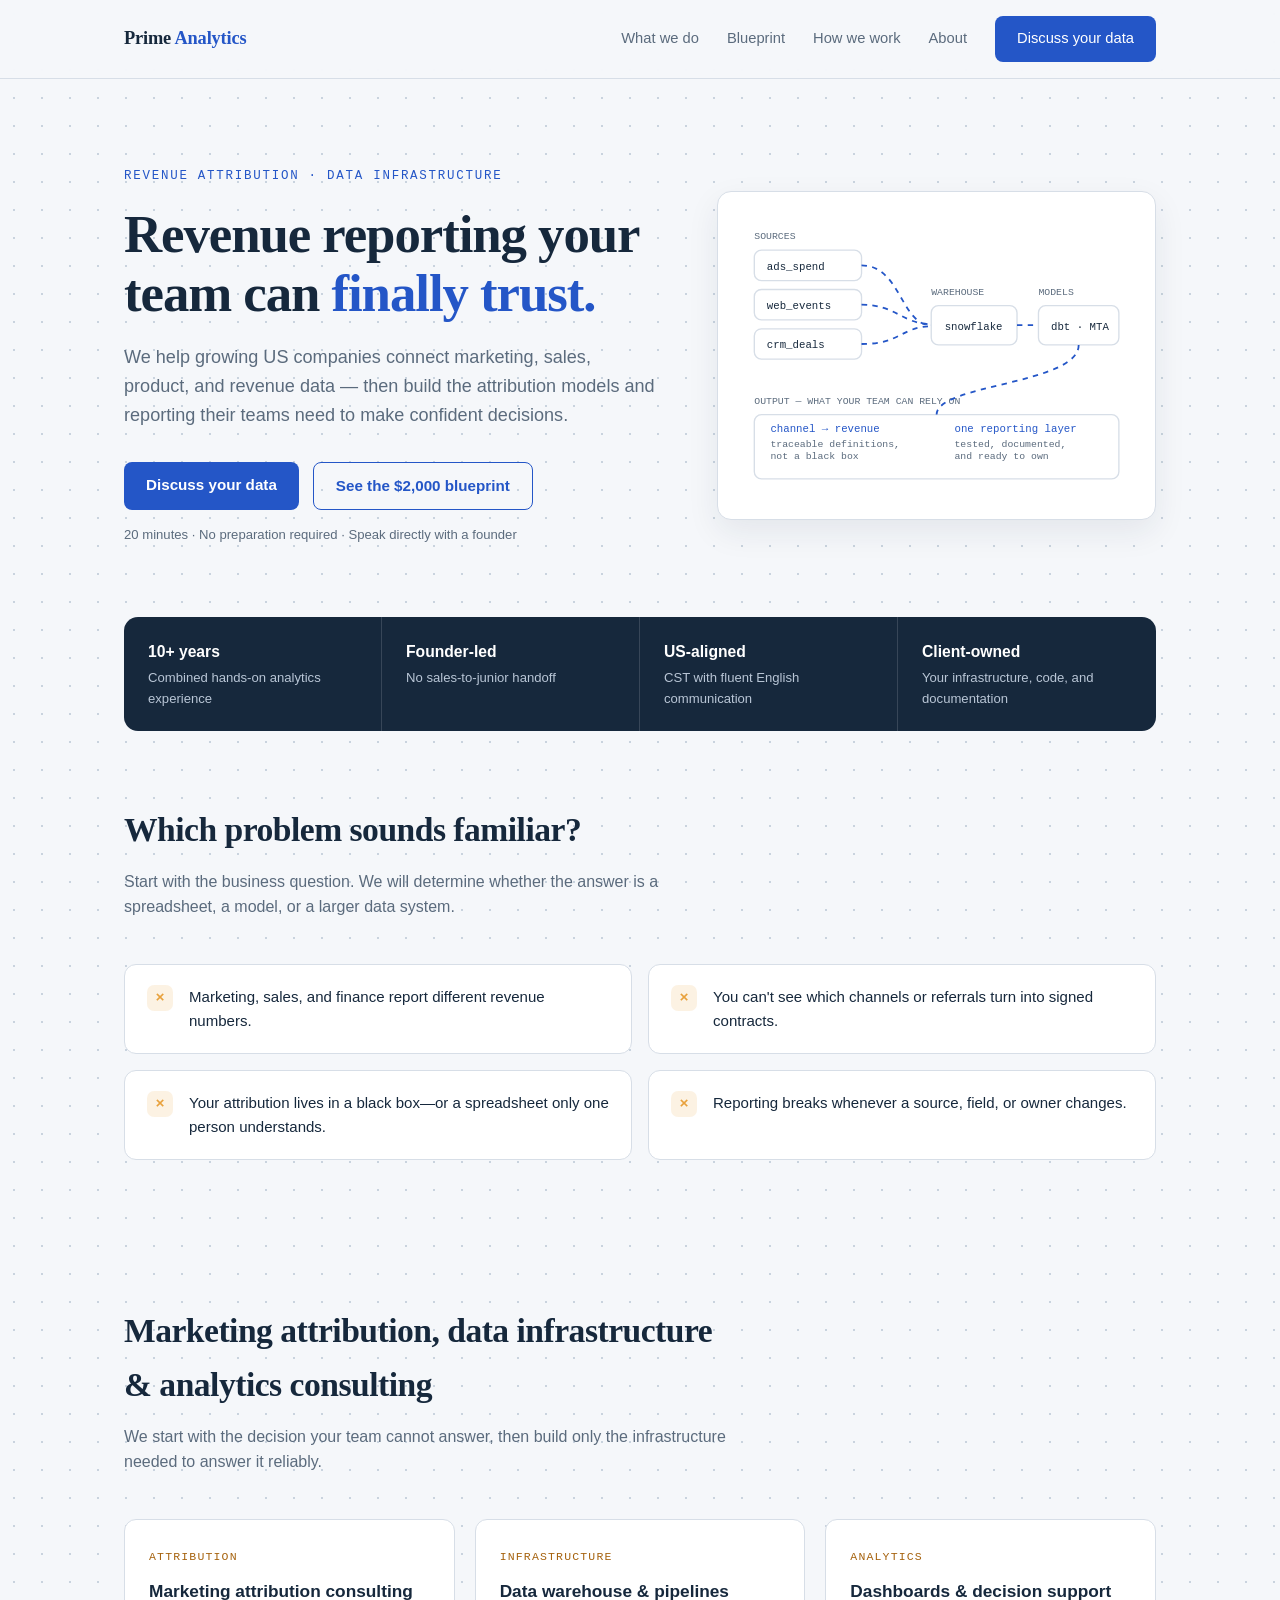
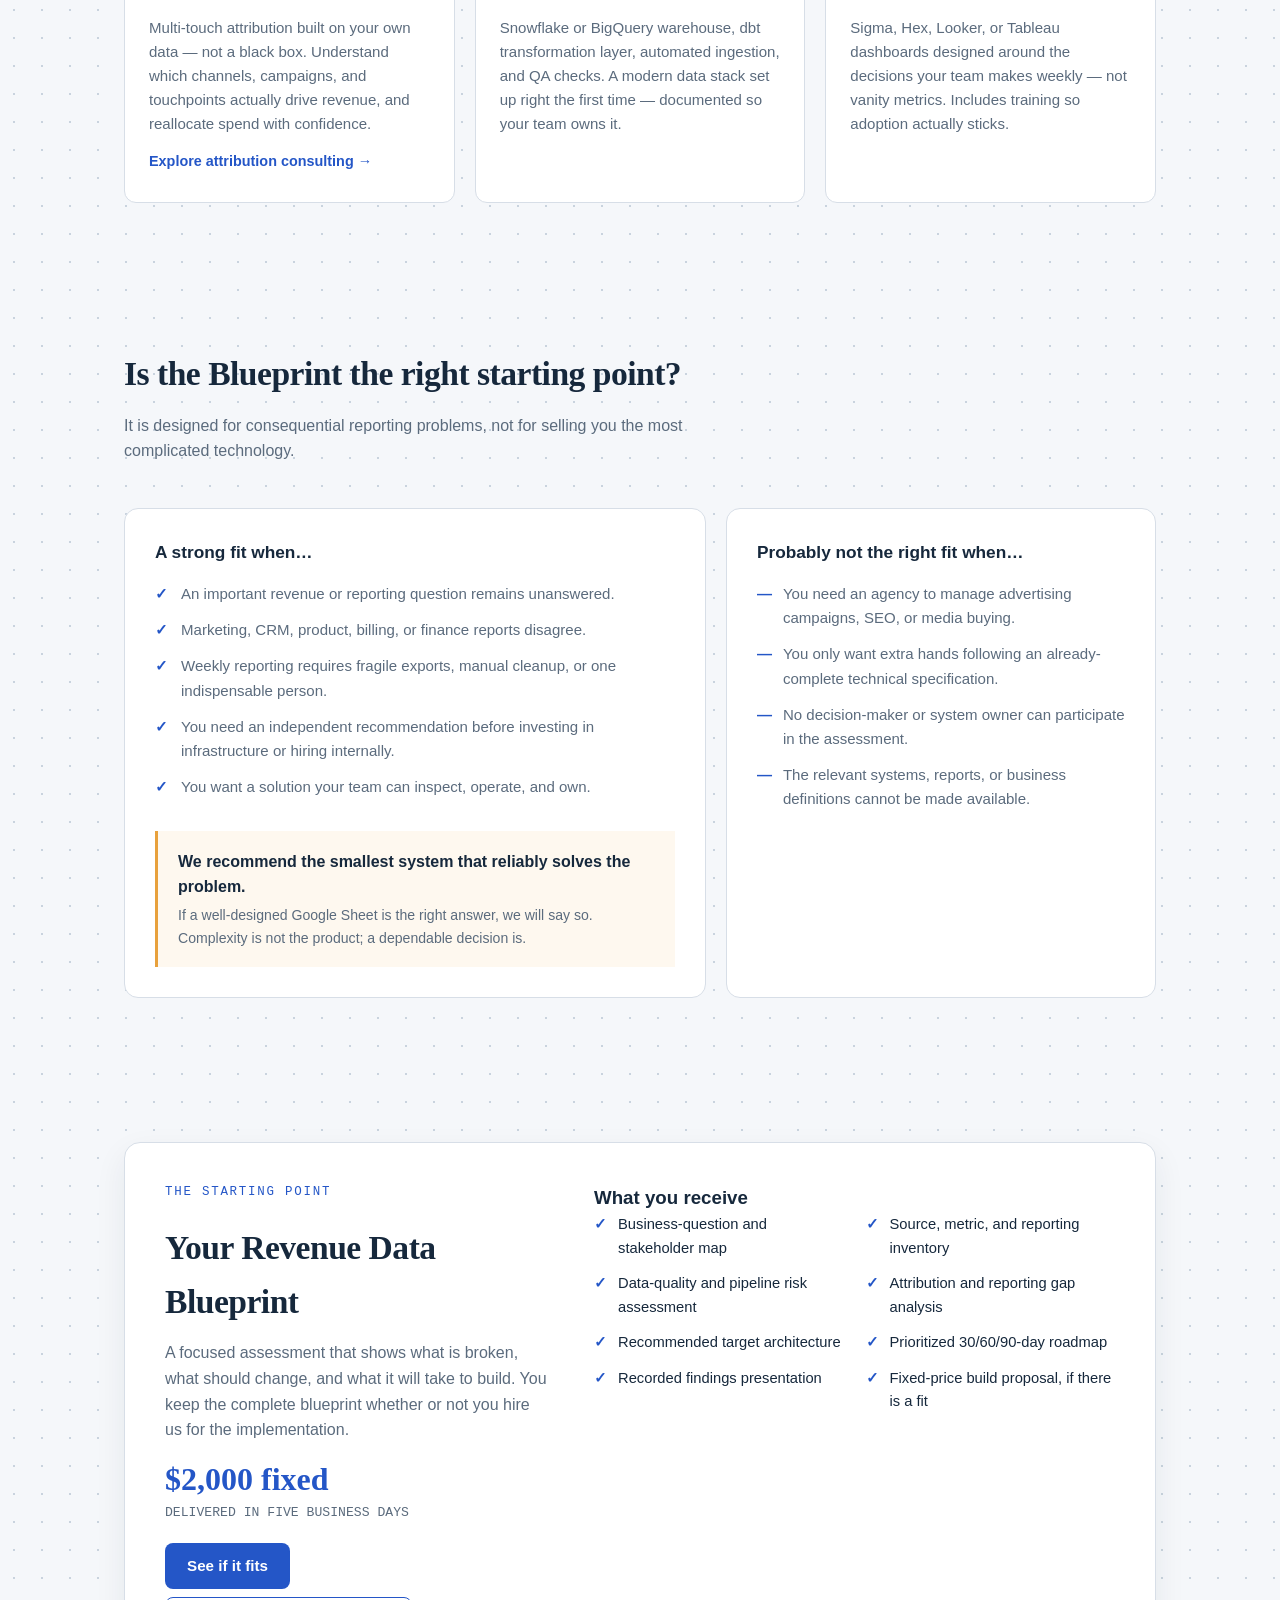
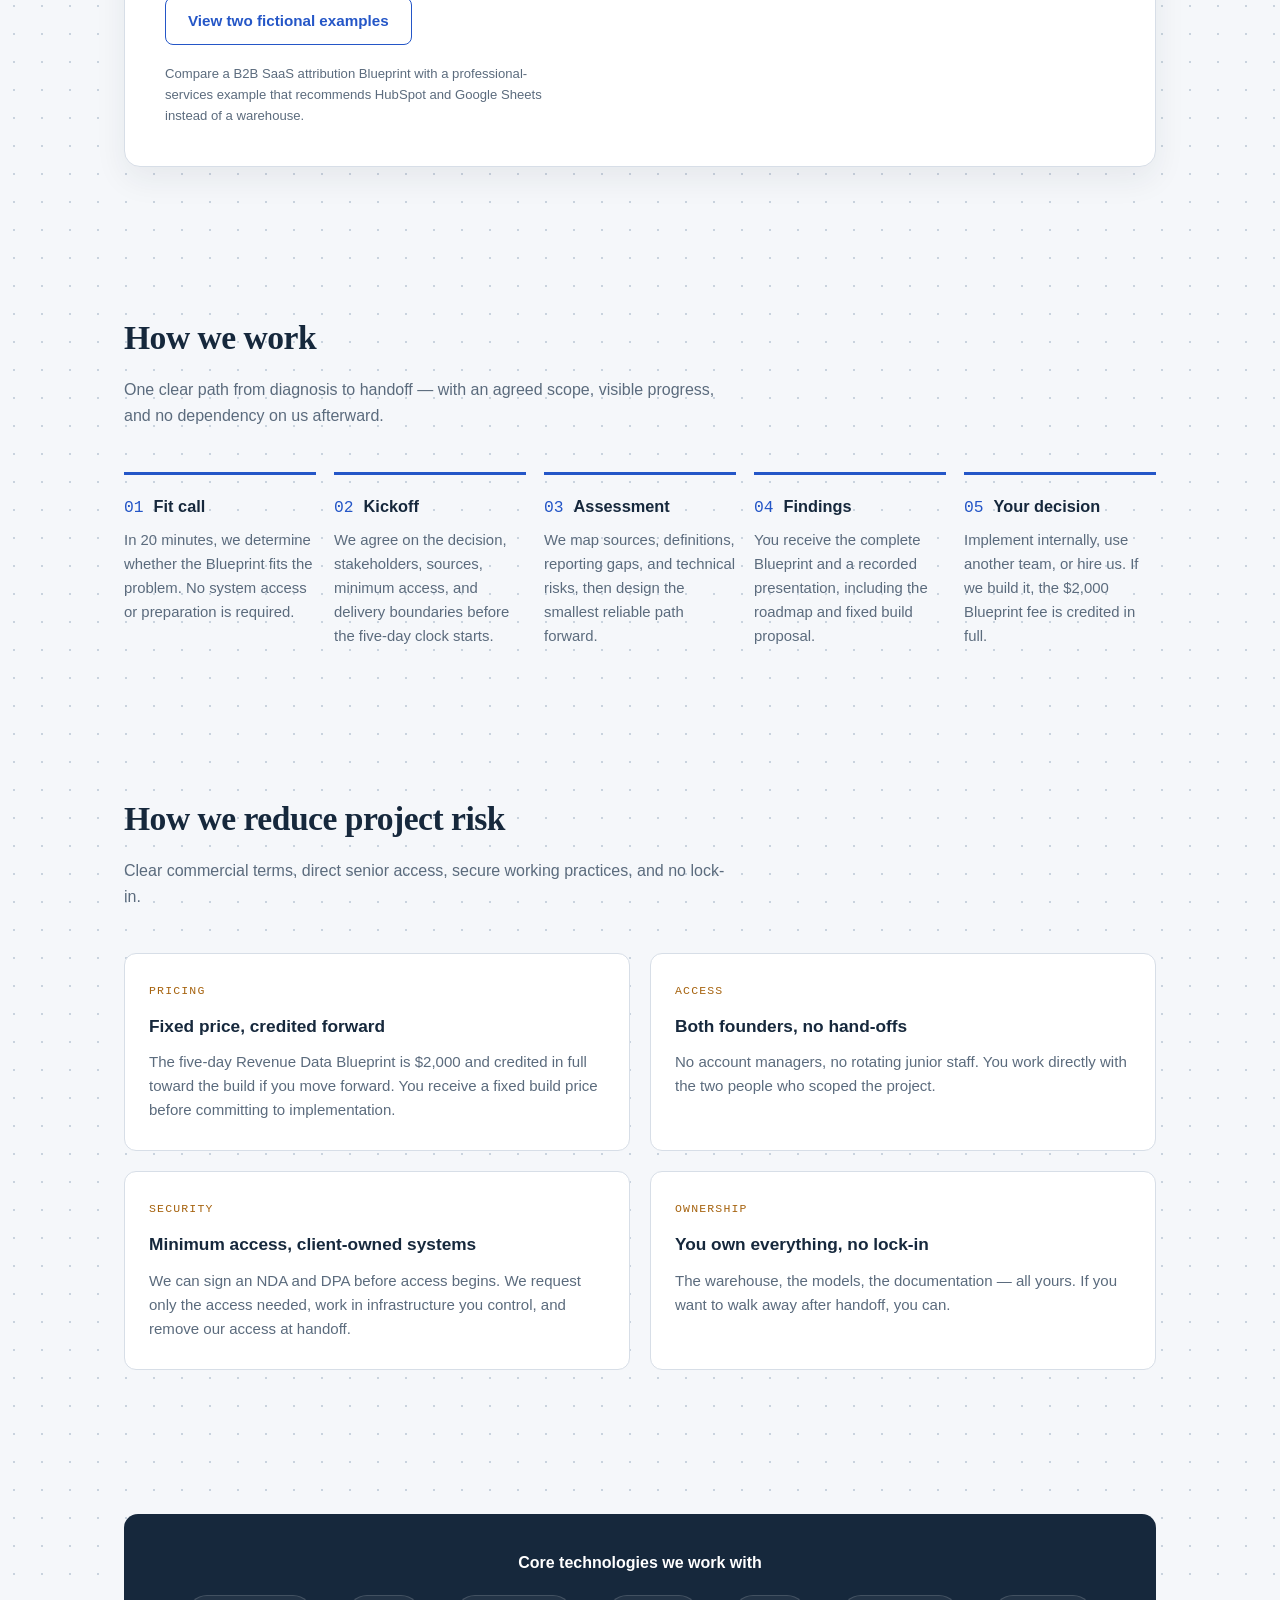
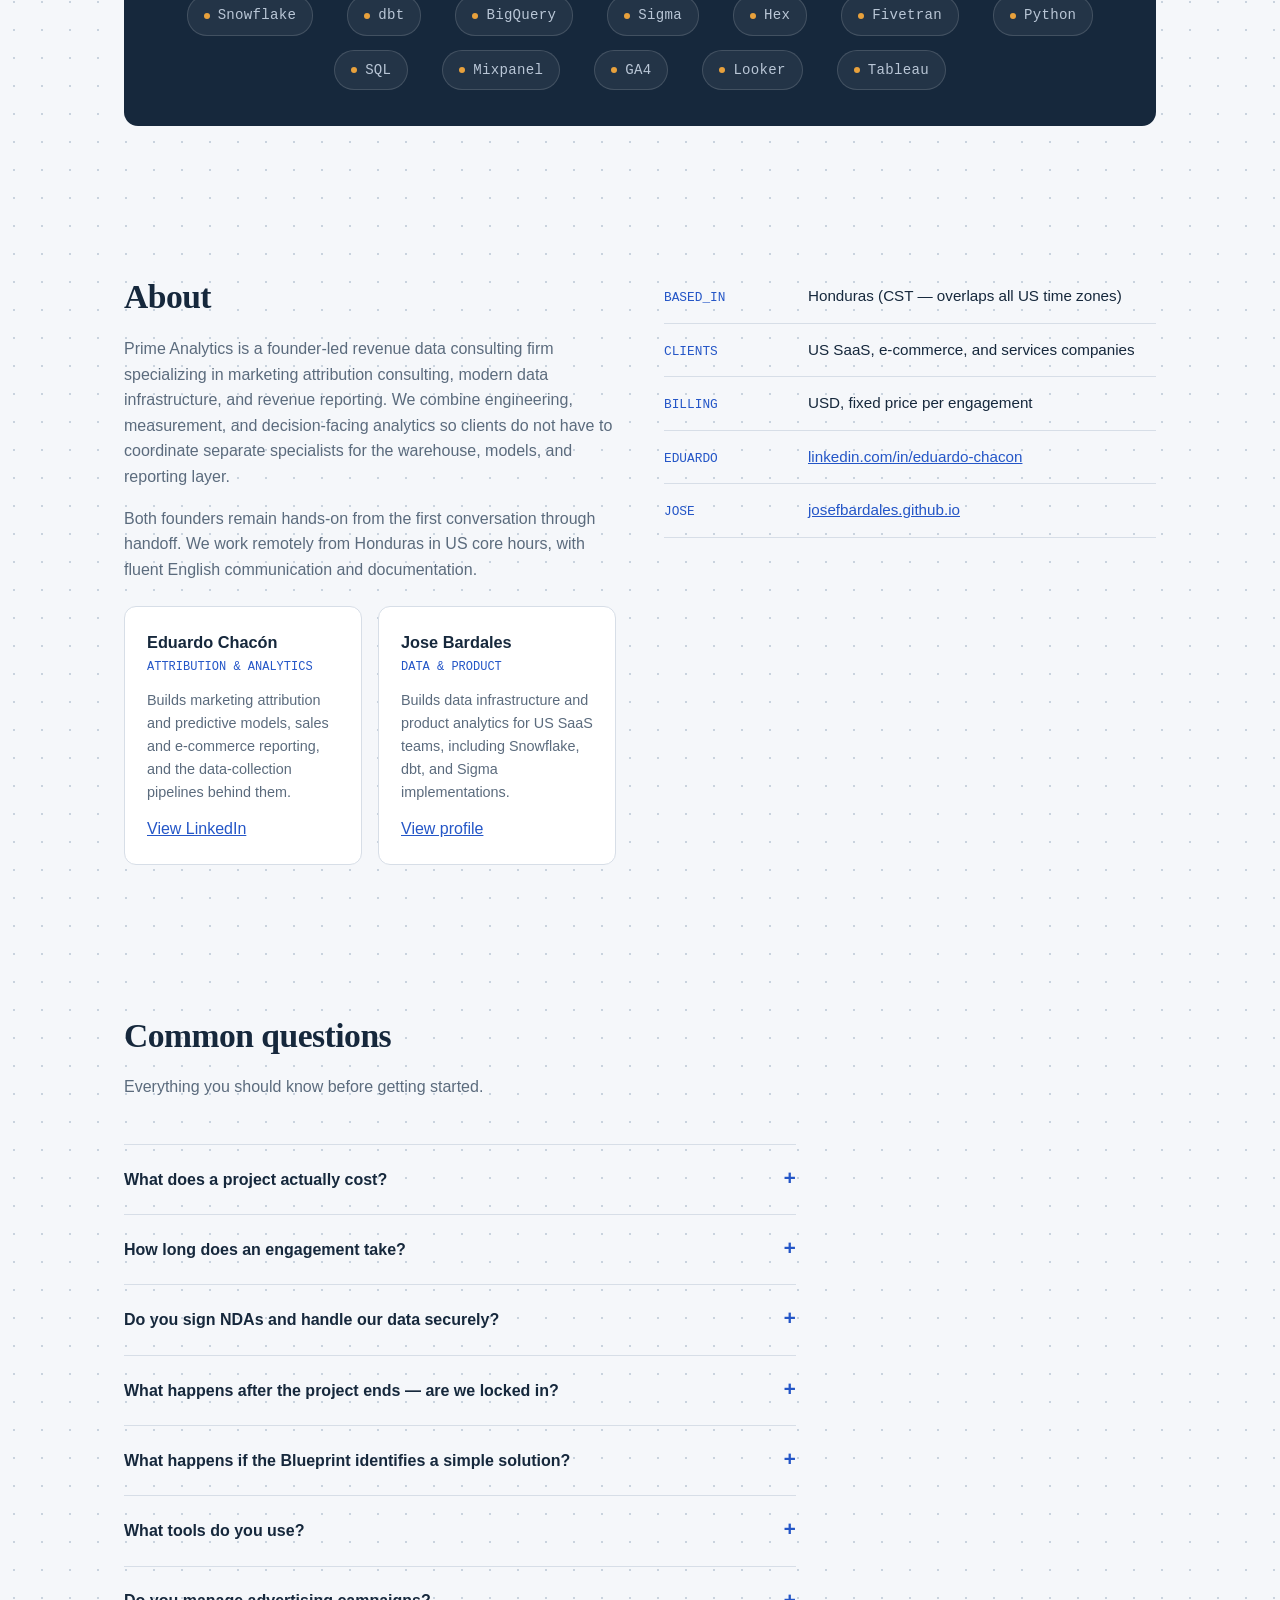
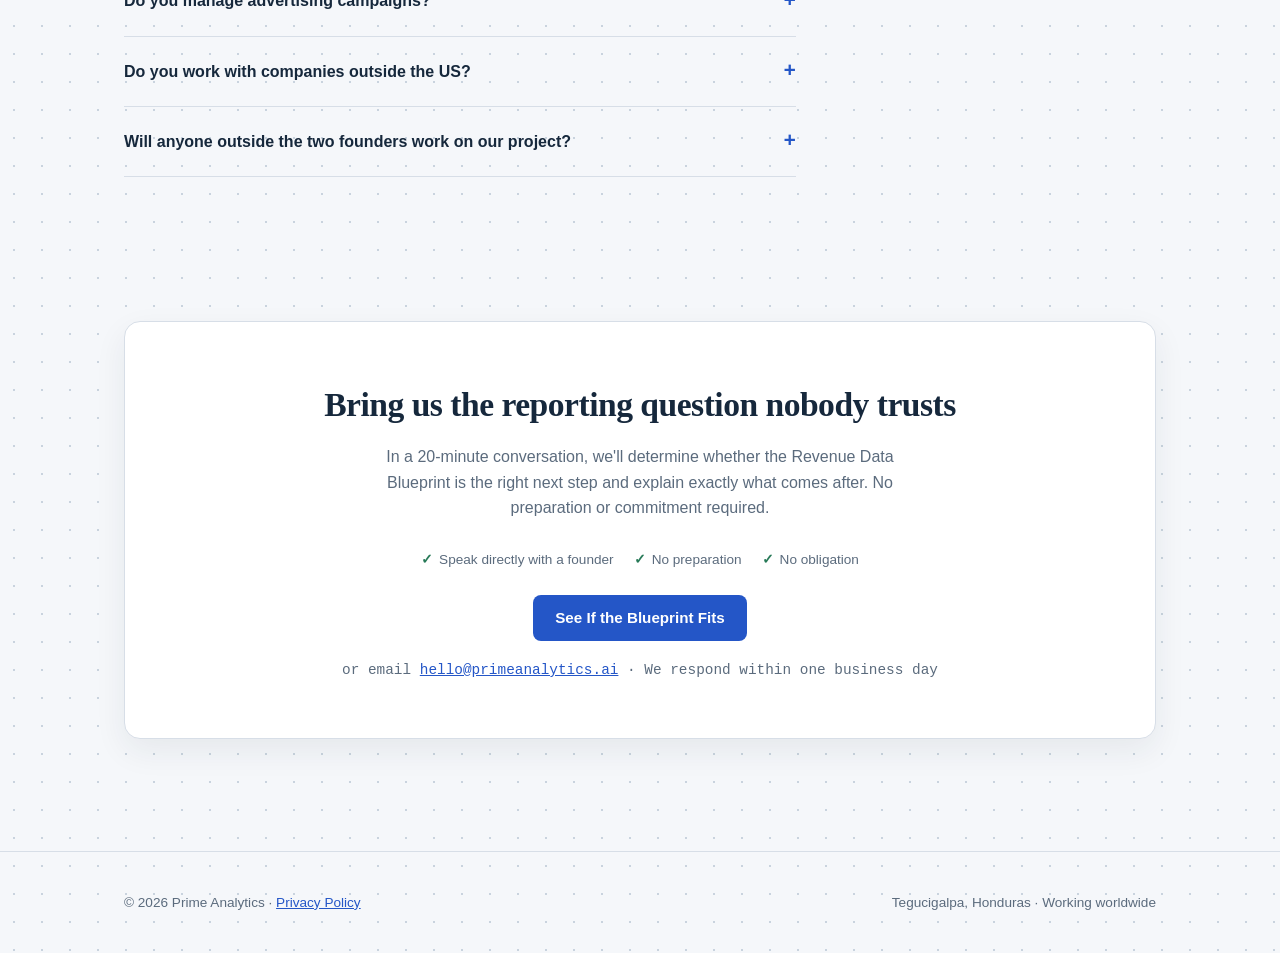
==== commit ac40213c: "Improve conversion UX SEO and measurement" ====
--- a/website/index.html
+++ b/website/index.html
@@ -3,8 +3,8 @@
 <head>
 <meta charset="UTF-8">
 <meta name="viewport" content="width=device-width, initial-scale=1.0">
-<title>Marketing Attribution Consulting | Prime Analytics</title>
-<meta name="description" content="Founder-led marketing attribution consulting, revenue reporting, and data infrastructure for growing US companies. Start with a fixed-price Blueprint.">
+<title>Revenue Data Consulting & Attribution | Prime Analytics</title>
+<meta name="description" content="Founder-led revenue data consulting for marketing attribution, trusted reporting, and practical data infrastructure. Start with a fixed-price Blueprint.">
 
 <link rel="icon" href="/favicon.ico" sizes="any">
 <link rel="icon" type="image/png" sizes="32x32" href="/icon-32.png">
@@ -14,14 +14,14 @@
 
 <meta property="og:type" content="website">
 <meta property="og:url" content="https://primeanalytics.ai/">
-<meta property="og:title" content="Marketing Attribution Consulting | Prime Analytics">
+<meta property="og:title" content="Revenue Data Consulting & Attribution | Prime Analytics">
 <meta property="og:description" content="Connect marketing, sales, product, and revenue data. Start with a fixed-price Revenue Data Blueprint delivered in five business days.">
 <meta property="og:image" content="https://primeanalytics.ai/og-image.png">
 <meta property="og:image:alt" content="Prime Analytics — revenue attribution and data infrastructure">
 <meta property="og:image:width" content="1200">
 <meta property="og:image:height" content="630">
 <meta name="twitter:card" content="summary_large_image">
-<meta name="twitter:title" content="Marketing Attribution Consulting | Prime Analytics">
+<meta name="twitter:title" content="Revenue Data Consulting & Attribution | Prime Analytics">
 <meta name="twitter:description" content="Connect marketing, sales, product, and revenue data. Start with a fixed-price Revenue Data Blueprint delivered in five business days.">
 <meta name="twitter:image" content="https://primeanalytics.ai/og-image.png">
 <meta name="twitter:image:alt" content="Prime Analytics — revenue attribution and data infrastructure">
@@ -52,7 +52,7 @@
     {
       "@type": "Question",
       "name": "What does a project actually cost?",
-      "acceptedAnswer": { "@type": "Answer", "text": "The Revenue Data Blueprint is a fixed $2,000 and is credited in full toward implementation if you hire us to build. It includes a complete assessment, source inventory, data quality and reporting review, recommended architecture, prioritized roadmap, recorded findings presentation, and fixed-price implementation proposal. You keep the Blueprint whether or not we work together afterward." }
+      "acceptedAnswer": { "@type": "Answer", "text": "The Revenue Data Blueprint is a fixed $2,000 and is credited in full toward implementation if you hire us to build. It includes a focused assessment of the agreed business question and relevant systems, source inventory, data quality and reporting review, recommended architecture, prioritized roadmap, recorded findings presentation, and fixed-price implementation proposal. You keep the Blueprint whether or not we work together afterward." }
     },
     {
       "@type": "Question",
@@ -98,9 +98,7 @@
 }
 </script>
 
-<link rel="preconnect" href="https://fonts.googleapis.com">
-<link rel="preconnect" href="https://fonts.gstatic.com" crossorigin>
-<link href="https://fonts.googleapis.com/css2?family=Bitter:wght@700;800&family=IBM+Plex+Sans:wght@400;500;600&family=IBM+Plex+Mono:wght@400;500&display=swap" rel="stylesheet">
+<link rel="stylesheet" href="/fonts.css">
 <style>
 :root{
   --paper:#F5F7FA;
@@ -217,10 +215,8 @@
 }
 .card h3{font-size:1.08rem;font-weight:600;margin-bottom:10px}
 .card p{font-size:.94rem;color:var(--muted)}
+.card > a{display:inline-block;margin-top:14px;font-size:.9rem;font-weight:600;text-decoration:none}
 .cards.two{grid-template-columns:repeat(2,1fr)}
-.question-card{border-top:3px solid var(--cobalt)}
-.question-card a{display:inline-block;margin-top:14px;font-weight:600;font-size:.9rem;text-decoration:none}
-
 /* ---------- Fit ---------- */
 .fit-grid{display:grid;grid-template-columns:1.15fr .85fr;gap:20px}
 .fit-panel{background:var(--card);border:1px solid var(--line);border-radius:14px;padding:30px}
@@ -246,6 +242,7 @@
 .blueprint-time{font-family:'IBM Plex Mono',monospace;color:var(--muted);font-size:.82rem;margin-bottom:20px}
 .blueprint-copy p{color:var(--muted);margin-bottom:18px}
 .blueprint-copy .btn{margin:0 8px 8px 0}
+.sample-note{font-size:.82rem !important;margin:10px 0 0 !important;max-width:38em}
 .deliverables{list-style:none;display:grid;grid-template-columns:1fr 1fr;gap:12px 22px}
 .deliverables li{position:relative;padding-left:24px;font-size:.92rem}
 .deliverables li::before{content:'✓';position:absolute;left:0;color:var(--cobalt);font-weight:600}
@@ -379,7 +376,7 @@
       <a href="#blueprint">Blueprint</a>
       <a href="#process">How we work</a>
       <a href="#about">About</a>
-      <a class="btn" href="https://calendly.com/eduardo-primeanalytics/20min" target="_blank" rel="noopener">Discuss your data</a>
+      <a class="btn" data-event="calendly_click" href="https://calendly.com/eduardo-primeanalytics/20min" target="_blank" rel="noopener">Discuss your data</a>
     </div>
   </div>
 </nav>
@@ -393,7 +390,7 @@
       <h1>Revenue reporting your team can <em>finally trust.</em></h1>
       <p class="lede">We help growing US companies connect marketing, sales, product, and revenue data — then build the attribution models and reporting their teams need to make confident decisions.</p>
       <div class="hero-ctas">
-        <a class="btn" href="https://calendly.com/eduardo-primeanalytics/20min" target="_blank" rel="noopener">Discuss your data</a>
+        <a class="btn" data-event="calendly_click" href="https://calendly.com/eduardo-primeanalytics/20min" target="_blank" rel="noopener">Discuss your data</a>
         <a class="btn ghost" href="#blueprint">See the $2,000 blueprint</a>
       </div>
       <p class="cta-note">20 minutes · No preparation required · Speak directly with a founder</p>
@@ -460,8 +457,8 @@
 <section id="challenges">
   <div class="wrap">
     <div class="sec-head">
-      <h2>Sound familiar?</h2>
-      <p>None of these are unusual — they're just expensive to leave unfixed.</p>
+      <h2>Which problem sounds familiar?</h2>
+      <p>Start with the business question. We will determine whether the answer is a spreadsheet, a model, or a larger data system.</p>
     </div>
     <div class="pains">
       <div class="pain">
@@ -479,35 +476,6 @@
       <div class="pain">
         <span class="x">×</span>
         <p>Reporting breaks whenever a source, field, or owner changes.</p>
-      </div>
-    </div>
-  </div>
-</section>
-
-<section id="questions">
-  <div class="wrap">
-    <div class="sec-head">
-      <h2>Start with the question, not the tool</h2>
-      <p>You do not need to know whether the answer is a spreadsheet, an attribution model, or a warehouse. That is part of what we determine.</p>
-    </div>
-    <div class="cards">
-      <div class="card question-card">
-        <span class="tag">Attribution</span>
-        <h3>Which channels create pipeline and revenue?</h3>
-        <p>Connect campaign and touchpoint data to CRM opportunities and closed business using definitions your team can inspect.</p>
-        <a href="#blueprint">See how we assess it →</a>
-      </div>
-      <div class="card question-card">
-        <span class="tag">Reporting</span>
-        <h3>Why do our dashboards disagree?</h3>
-        <p>Trace conflicting metrics back to their sources, definitions, transformations, refresh schedules, and ownership.</p>
-        <a href="#blueprint">See how we assess it →</a>
-      </div>
-      <div class="card question-card">
-        <span class="tag">Infrastructure</span>
-        <h3>What should we build before we scale?</h3>
-        <p>Determine the smallest reliable system your current decisions require—and what can wait until later.</p>
-        <a href="#blueprint">See how we assess it →</a>
       </div>
     </div>
   </div>
@@ -524,6 +492,7 @@
         <span class="tag">Attribution</span>
         <h3>Marketing attribution consulting</h3>
         <p>Multi-touch attribution built on your own data — not a black box. Understand which channels, campaigns, and touchpoints actually drive revenue, and reallocate spend with confidence.</p>
+        <a data-event="attribution_landing_click" href="/marketing-attribution-consulting">Explore attribution consulting →</a>
       </div>
       <div class="card">
         <span class="tag">Infrastructure</span>
@@ -582,8 +551,9 @@
         <p>A focused assessment that shows what is broken, what should change, and what it will take to build. You keep the complete blueprint whether or not you hire us for the implementation.</p>
         <div class="blueprint-price">$2,000 fixed</div>
         <div class="blueprint-time">DELIVERED IN FIVE BUSINESS DAYS</div>
-        <a class="btn" href="https://calendly.com/eduardo-primeanalytics/20min" target="_blank" rel="noopener">See if it fits</a>
-        <a class="btn ghost" href="/sample-blueprint">View two fictional examples</a>
+        <a class="btn" data-event="calendly_click" href="https://calendly.com/eduardo-primeanalytics/20min" target="_blank" rel="noopener">See if it fits</a>
+        <a class="btn ghost" data-event="blueprint_examples_click" href="/sample-blueprint">View two fictional examples</a>
+        <p class="sample-note">Compare a B2B SaaS attribution Blueprint with a professional-services example that recommends HubSpot and Google Sheets instead of a warehouse.</p>
       </div>
       <div>
         <h3>What you receive</h3>
@@ -715,7 +685,7 @@
     <div class="faq">
       <details>
         <summary>What does a project actually cost?</summary>
-        <p>The Revenue Data Blueprint is a fixed $2,000 and is credited in full toward implementation if you hire us to build. It includes a complete assessment, source inventory, data quality and reporting review, recommended architecture, prioritized roadmap, recorded findings presentation, and fixed-price implementation proposal. You keep the Blueprint whether or not we work together afterward.</p>
+        <p>The Revenue Data Blueprint is a fixed $2,000 and is credited in full toward implementation if you hire us to build. It includes a focused assessment of the agreed business question and relevant systems, source inventory, data quality and reporting review, recommended architecture, prioritized roadmap, recorded findings presentation, and fixed-price implementation proposal. You keep the Blueprint whether or not we work together afterward.</p>
       </details>
       <details>
         <summary>How long does an engagement take?</summary>
@@ -763,8 +733,8 @@
         <span>No preparation</span>
         <span>No obligation</span>
       </div>
-      <a class="btn" href="https://calendly.com/eduardo-primeanalytics/20min" target="_blank" rel="noopener">Schedule Your Blueprint Call</a>
-      <div class="mono">or email <a href="mailto:hello@primeanalytics.ai">hello@primeanalytics.ai</a> · We respond within one business day</div>
+      <a class="btn" data-event="calendly_click" href="https://calendly.com/eduardo-primeanalytics/20min" target="_blank" rel="noopener">See If the Blueprint Fits</a>
+      <div class="mono">or email <a data-event="email_click" href="mailto:hello@primeanalytics.ai">hello@primeanalytics.ai</a> · We respond within one business day</div>
     </div>
   </div>
 </section>
@@ -806,7 +776,9 @@
     navToggleBtn.focus();
   }
 });
+
 </script>
+<script src="/analytics.js" defer></script>
 
 </body>
 </html>
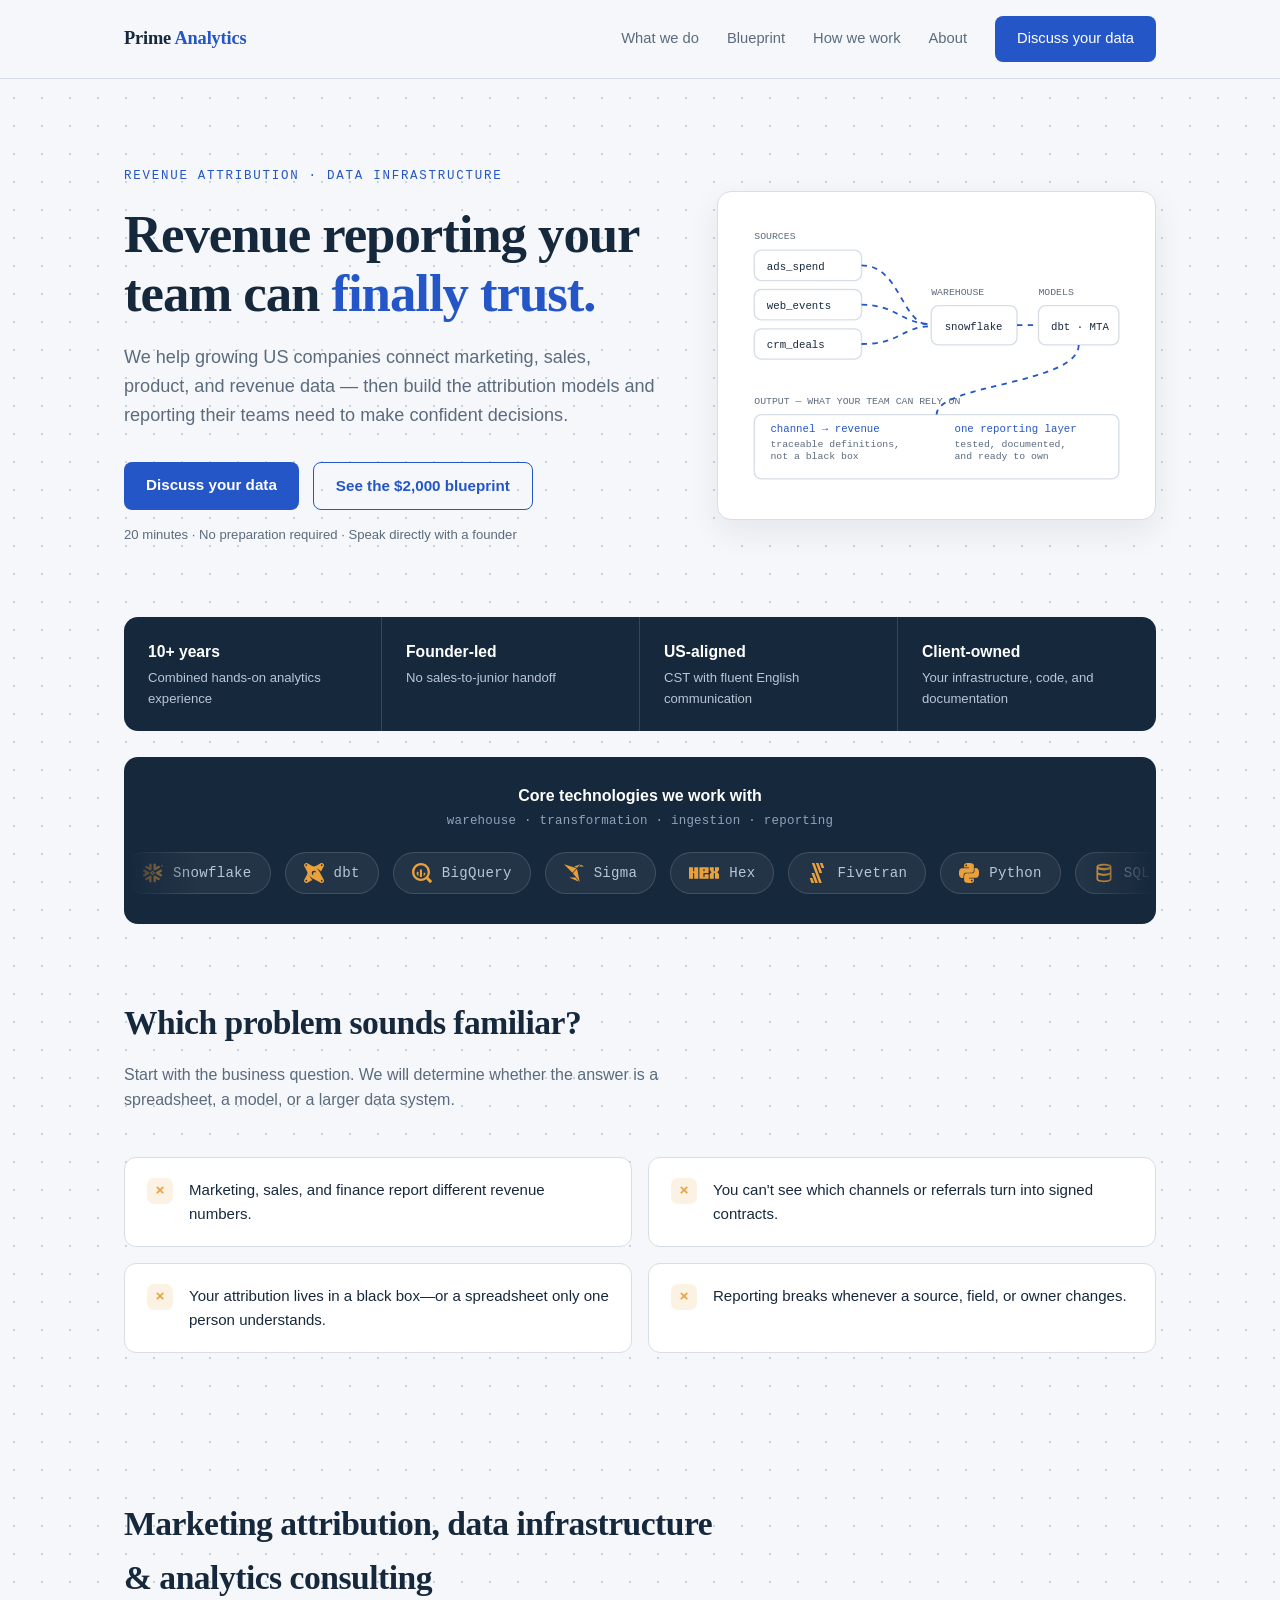
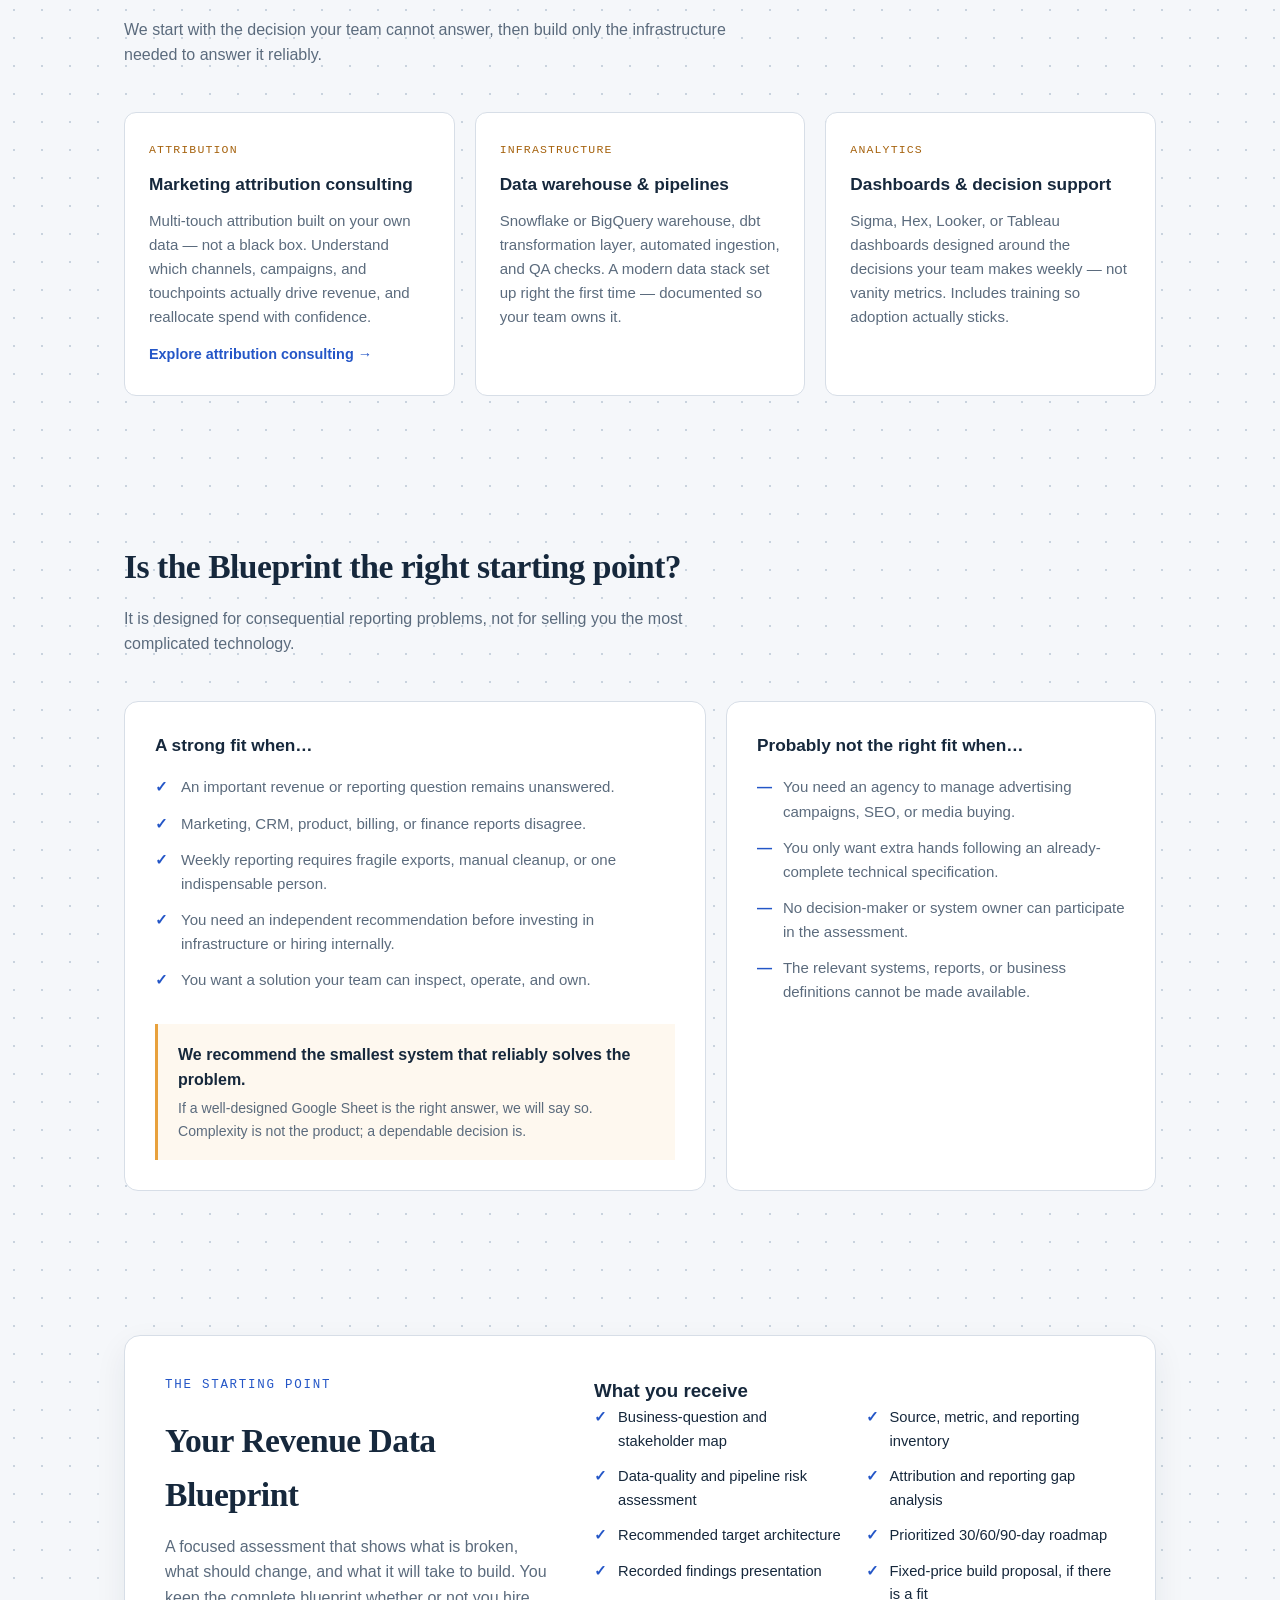
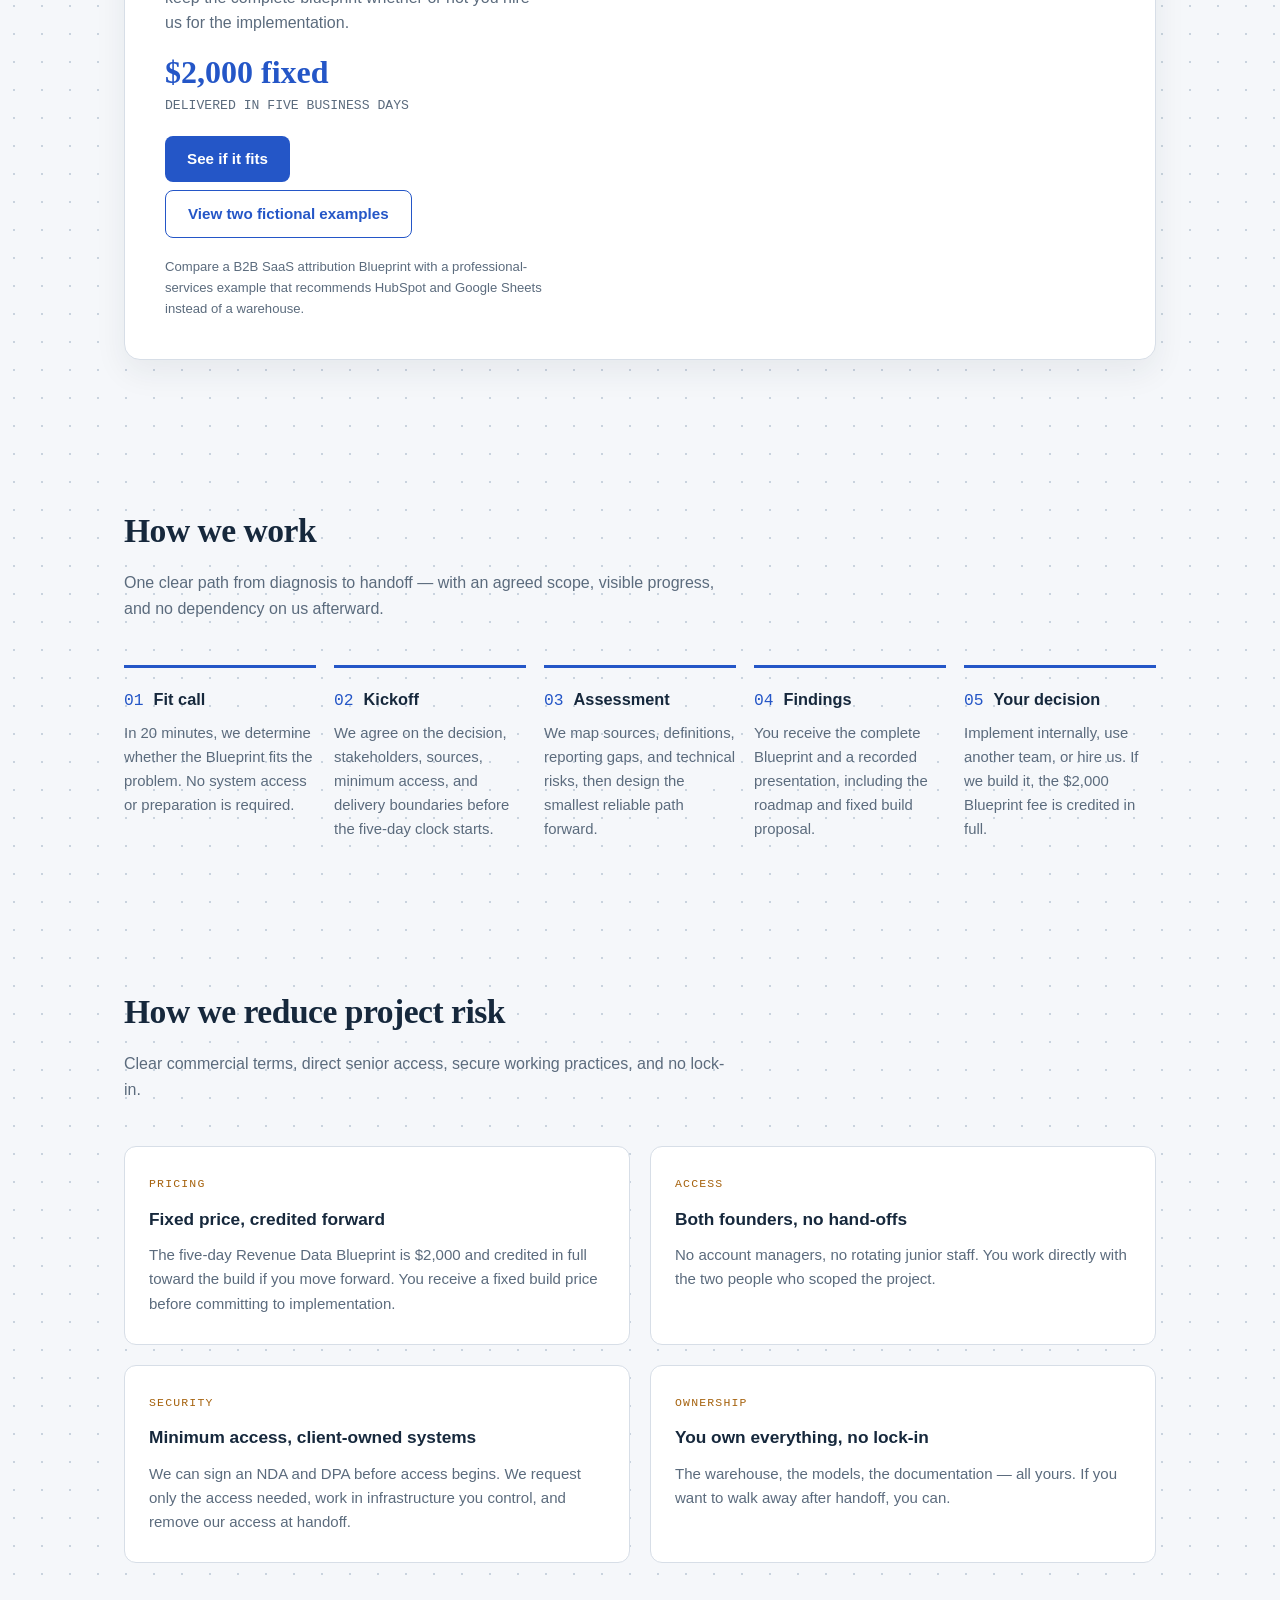
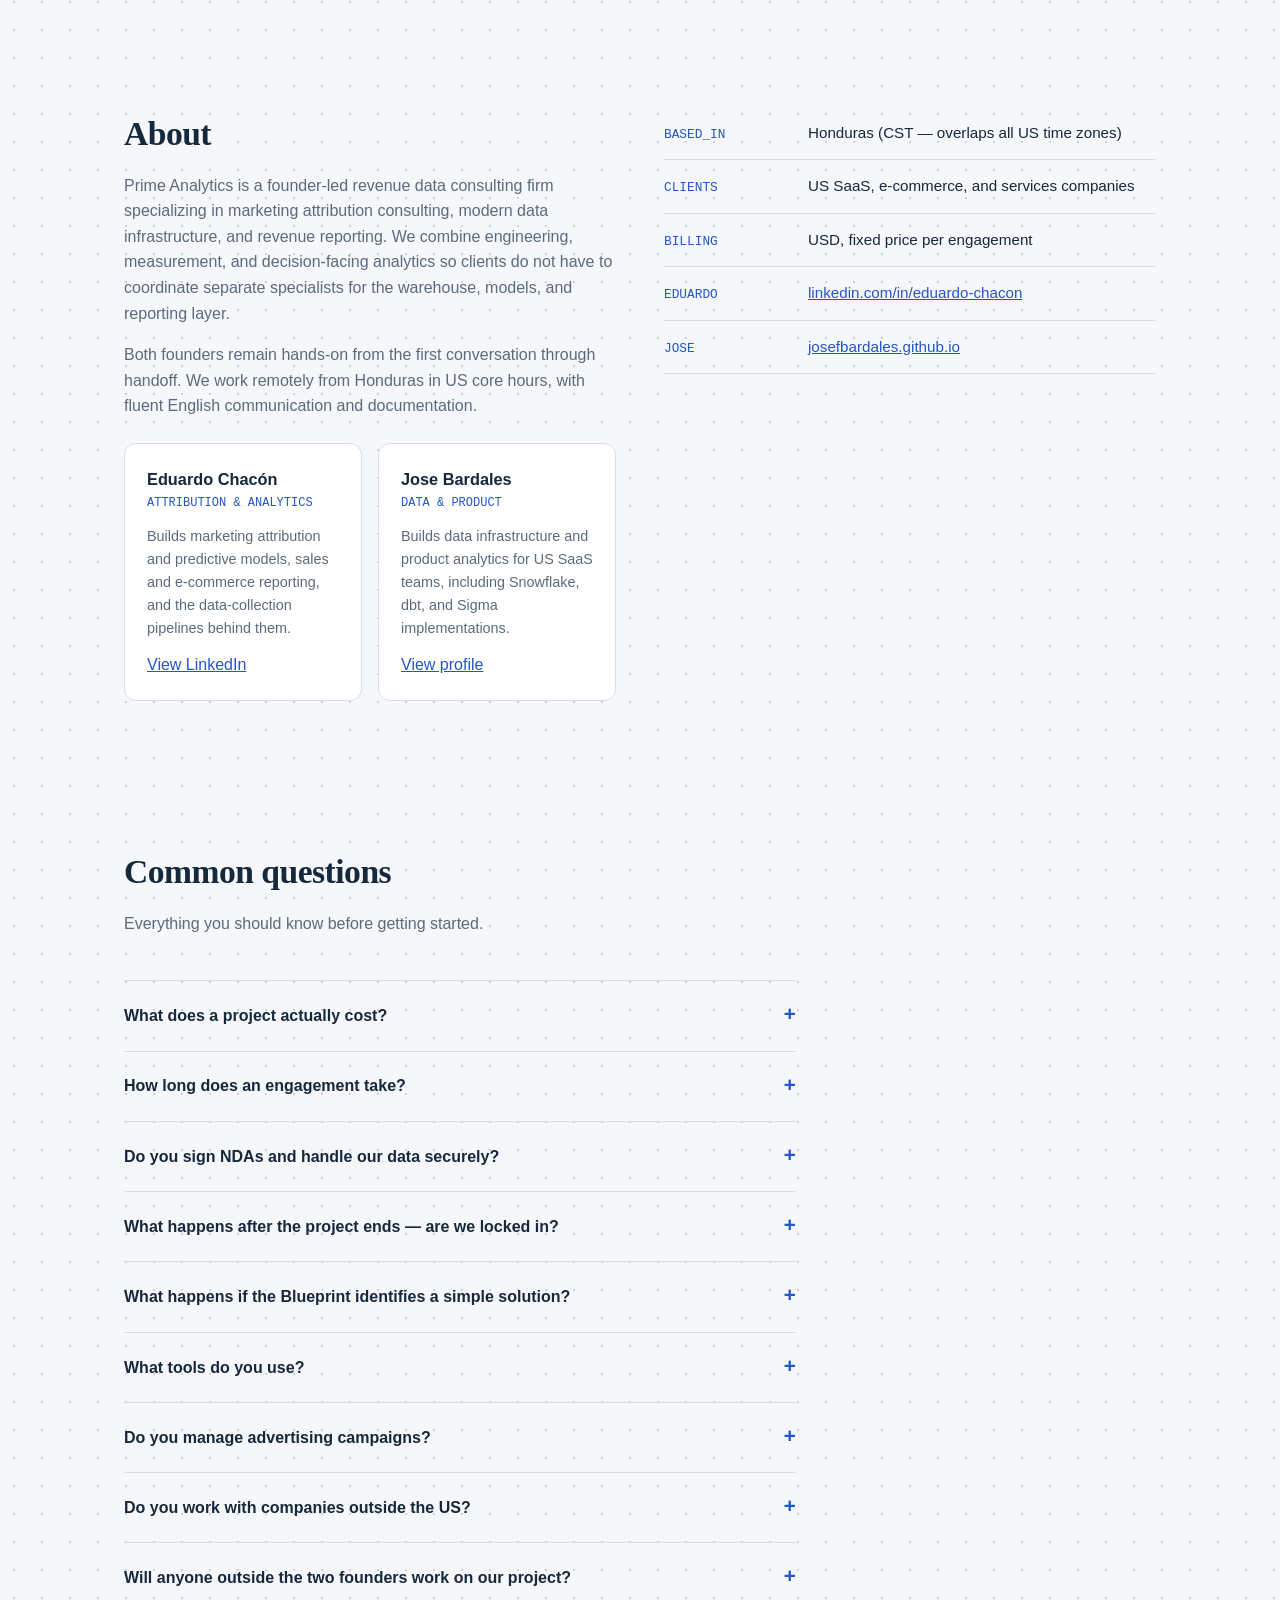
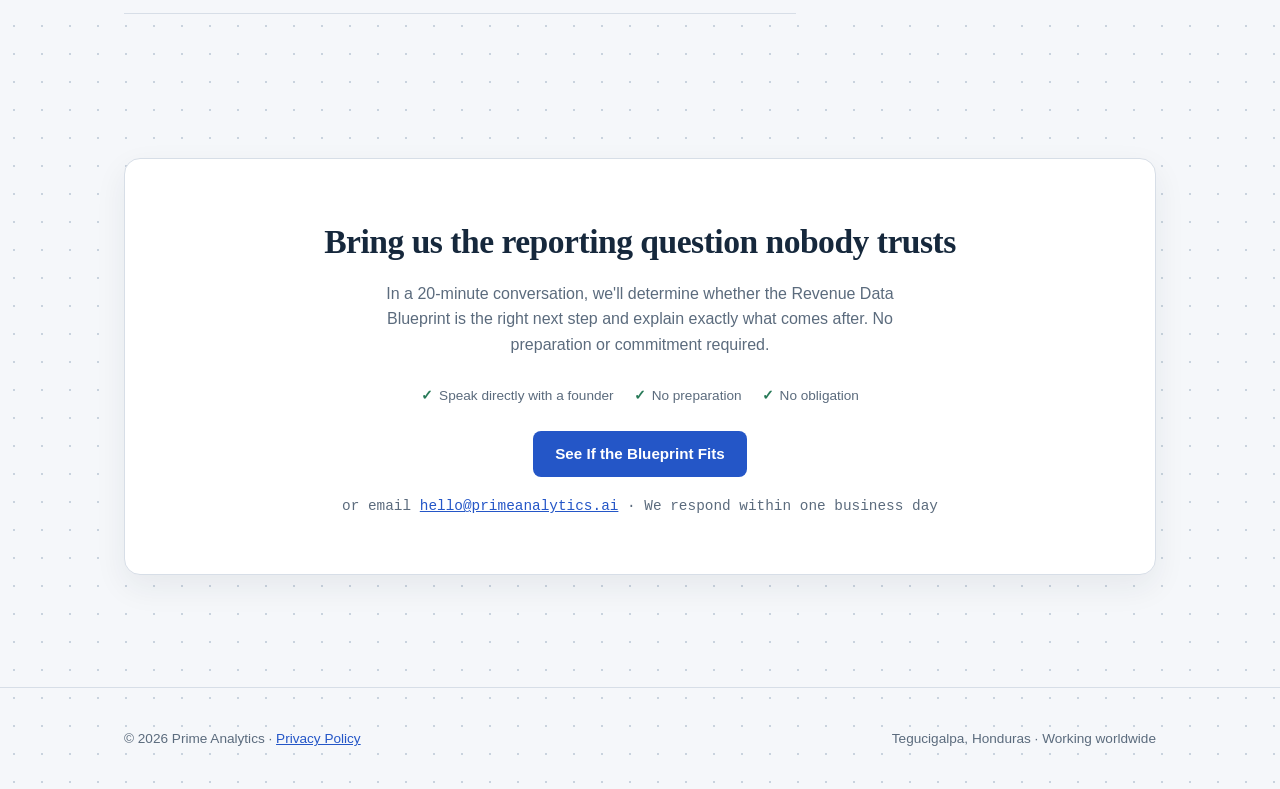
==== commit 87a61549: "Replace tech stack list with logo marquee under the hero The stack was a static list of names sittin" ====
--- a/website/index.html
+++ b/website/index.html
@@ -195,6 +195,9 @@
 @media (prefers-reduced-motion: reduce){
   .sc-flow{animation:none}
   html{scroll-behavior:auto}
+  .marquee{overflow-x:auto}
+  .marquee-track{animation:none}
+  .marquee-track[aria-hidden="true"]{display:none}
 }
 
 /* ---------- Sections ---------- */
@@ -288,19 +291,38 @@
 }
 .step p{font-size:.93rem;color:var(--muted)}
 
-/* ---------- Stack strip ---------- */
-.stack{
-  background:var(--ink);border-radius:14px;padding:36px 40px;
-  display:flex;flex-wrap:wrap;gap:14px 34px;align-items:center;justify-content:center;
-}
-.stack .lead{color:#fff;font-family:'IBM Plex Sans',sans-serif;font-weight:600;width:100%;text-align:center;margin-bottom:6px}
-.stack .tool{
-  display:inline-flex;align-items:center;gap:8px;
+/* ---------- Tech stack marquee ---------- */
+.ti-defs{position:absolute;width:0;height:0;overflow:hidden}
+.tech-section{padding:26px 0 0}
+.techbar{background:var(--ink);border-radius:14px;padding:26px 0 30px;overflow:hidden}
+.techbar .lead{
+  color:#fff;font-family:'IBM Plex Sans',sans-serif;font-weight:600;
+  text-align:center;margin-bottom:20px;padding:0 24px;
+}
+.techbar .lead small{
+  display:block;margin-top:3px;color:#8FA3B8;font-weight:400;font-size:.78rem;
+  font-family:'IBM Plex Mono',monospace;letter-spacing:.02em;
+}
+.marquee{
+  display:flex;overflow:hidden;
+  -webkit-mask-image:linear-gradient(90deg,transparent,#000 7%,#000 93%,transparent);
+          mask-image:linear-gradient(90deg,transparent,#000 7%,#000 93%,transparent);
+}
+.marquee-track{
+  display:flex;align-items:center;gap:14px;padding-right:14px;flex-shrink:0;
+  animation:ti-scroll 46s linear infinite;
+}
+.marquee:hover .marquee-track,
+.marquee:focus-within .marquee-track{animation-play-state:paused}
+@keyframes ti-scroll{from{transform:translateX(0)}to{transform:translateX(-100%)}}
+.techbar .tool{
+  display:inline-flex;align-items:center;gap:10px;white-space:nowrap;
   font-family:'IBM Plex Mono',monospace;color:#B9C6D6;font-size:.88rem;letter-spacing:.02em;
   background:rgba(255,255,255,.06);border:1px solid rgba(255,255,255,.14);
-  padding:8px 16px;border-radius:20px;
-}
-.stack .tool::before{content:'';width:6px;height:6px;border-radius:50%;background:var(--amber);flex-shrink:0}
+  padding:9px 18px;border-radius:24px;
+}
+.techbar .tool svg{width:20px;height:20px;fill:currentColor;color:var(--amber);flex-shrink:0}
+.techbar .tool svg.wide{width:30px}
 
 /* ---------- About ---------- */
 .about-grid{display:grid;grid-template-columns:1fr 1fr;gap:48px;align-items:start}
@@ -351,6 +373,11 @@
   .nav-toggle-input:checked ~ .nav-links{max-height:400px}
   header.hero{padding:56px 0 48px}
   section{padding:52px 0}
+  .tech-section{padding:20px 0 0}
+  .techbar .tool{font-size:.82rem;padding:8px 15px;gap:9px}
+  .techbar .tool svg{width:18px;height:18px}
+  .techbar .tool svg.wide{width:27px}
+  .marquee-track{animation-duration:34s}
   .contact{padding:40px 24px}
 }
 @media (max-width:480px){
@@ -454,6 +481,63 @@
   </div>
 </div>
 
+<!-- Brand marks are official vendor SVGs, self-hosted inline as a sprite: no external
+     requests, and `fill:currentColor` lets one CSS rule colour the whole set. -->
+<svg class="ti-defs" aria-hidden="true" focusable="false"><defs>
+  <symbol id="ti-snowflake" viewBox="0 0 24 24"><path d="M24 3.459c0 .646-.418 1.18-1.141 1.18-.723 0-1.142-.534-1.142-1.18 0-.647.419-1.18 1.142-1.18.723 0 1.141.533 1.141 1.18zm-.228 0c0-.533-.38-.951-.913-.951s-.913.38-.913.95c0 .533.38.952.913.952.57 0 .913-.419.913-.951zm-1.37-.533h.495c.266 0 .456.152.456.38 0 .153-.076.229-.19.305l.19.266v.038h-.266l-.19-.266h-.229v.266h-.266zm.495.228h-.229v.267h.229c.114 0 .152-.038.152-.114.038-.077-.038-.153-.152-.153zM7.602 12.4c.038-.151.076-.304.076-.456 0-.114-.038-.228-.038-.342-.114-.343-.304-.647-.646-.838l-4.87-2.777c-.685-.38-1.56-.152-1.94.533-.381.685-.153 1.56.532 1.94l2.701 1.56-2.701 1.56c-.685.38-.913 1.256-.533 1.94.38.685 1.256.914 1.94.533l4.832-2.777c.343-.267.571-.533.647-.876zm1.332 2.626c-.266-.038-.57.038-.837.19l-4.832 2.777c-.685.38-.913 1.256-.532 1.94.38.686 1.255.914 1.94.533l2.701-1.56v3.12c0 .8.647 1.408 1.446 1.408.799 0 1.407-.647 1.407-1.408v-5.592c0-.761-.57-1.37-1.293-1.408zm4.946-6.088c.266.038.57-.038.837-.19l4.832-2.777c.685-.38.913-1.256.532-1.94-.38-.686-1.255-.914-1.94-.533l-2.701 1.56V1.975c0-.799-.647-1.408-1.446-1.408-.799 0-1.446.609-1.446 1.408V7.53c0 .76.609 1.37 1.332 1.407zM3.265 5.97l4.832 2.777c.266.152.533.19.837.19.723-.038 1.331-.684 1.331-1.407V1.975c0-.799-.646-1.408-1.407-1.408-.799 0-1.446.647-1.446 1.408v3.12l-2.701-1.56c-.685-.38-1.56-.152-1.94.533-.419.646-.19 1.521.494 1.902zm9.093 6.011a.412.412 0 00-.114-.266l-.57-.571a.346.346 0 00-.267-.114.412.412 0 00-.266.114l-.571.57a.411.411 0 00-.114.267c0 .076.038.19.114.267l.57.57a.345.345 0 00.267.114c.076 0 .19-.038.266-.114l.571-.57a.412.412 0 00.114-.267zm1.598.533L11.94 14.53c-.039.038-.153.114-.229.114h-.608a.411.411 0 01-.267-.114L8.82 12.514a.408.408 0 01-.076-.229v-.608c0-.076.038-.19.114-.267l2.016-2.016a.41.41 0 01.267-.114h.608a.41.41 0 01.267.114l2.016 2.016a.347.347 0 01.114.267v.608c-.076.077-.114.19-.19.229zm5.593 5.44l-4.832-2.777c-.266-.152-.57-.19-.837-.152-.723.038-1.332.684-1.332 1.408v5.554c0 .8.647 1.408 1.408 1.408.799 0 1.446-.647 1.446-1.408v-3.12l2.7 1.56c.686.38 1.561.152 1.941-.533.419-.646.19-1.521-.494-1.94zm2.549-7.533l-2.701 1.56 2.7 1.56c.686.38.914 1.256.533 1.94-.38.685-1.255.913-1.94.533l-4.832-2.778a1.644 1.644 0 01-.647-.798c-.037-.153-.076-.305-.076-.457 0-.114.039-.228.039-.342.114-.343.342-.647.646-.837l4.832-2.778c.685-.38 1.56-.152 1.94.533.457.609.19 1.484-.494 1.864"/></symbol>
+  <symbol id="ti-dbt" viewBox="0 0 24 24"><path d="M17.9004 9.3763a8.1488 8.1488 0 0 0-3.0421-3.1206l1.7708.8385a10.2874 10.2874 0 0 1 3.74 3.0007l3.234-5.9295a2.8546 2.8546 0 0 0-.0611-2.9604C22.7566.0371 21.2112-.3409 19.9754.3327l-5.8749 3.2101a4.3612 4.3612 0 0 1-4.1761 0L4.1769.408a2.8545 2.8545 0 0 0-2.9592.0632c-1.1673.7853-1.5452 2.33-.8723 3.5655L3.55 9.9106a4.3612 4.3612 0 0 1 0 4.1772l-3.1272 5.743a2.86 2.86 0 0 0 .085 2.9974c.794 1.1438 2.3225 1.5054 3.5448.8385l6.0581-3.3049a10.2877 10.2877 0 0 1-3.0051-3.7454l-.8374-1.7708a8.148 8.148 0 0 0 3.1206 3.0421l10.5832 5.779c1.2213.666 2.7481.3055 3.5426-.8363a2.8699 2.8699 0 0 0 .0796-3.0018L17.9004 9.3763zm3.3801-7.7351c.6022 0 1.0904.4882 1.0904 1.0904s-.4882 1.0904-1.0904 1.0904-1.0904-.4882-1.0904-1.0904.4882-1.0904 1.0904-1.0904zM2.7442 3.822c-.6022 0-1.0904-.4882-1.0904-1.0904s.4882-1.0904 1.0904-1.0904 1.0904.4882 1.0904 1.0904S3.3464 3.822 2.7442 3.822zm0 18.5363c-.6022 0-1.0904-.4882-1.0904-1.0904 0-.6022.4882-1.0904 1.0904-1.0904s1.0904.4882 1.0904 1.0904c0 .6022-.4882 1.0904-1.0904 1.0904zm10.3585-11.4489c-1.2008-.0035-2.177.9672-2.1805 2.1679a2.1738 2.1738 0 0 0 .7052 1.6091c-1.4872-.2091-2.5234-1.5843-2.3142-3.0716.2091-1.4872 1.5843-2.5234 3.0716-2.3142a2.7194 2.7194 0 0 1 2.3142 2.3142 2.1623 2.1623 0 0 0-1.5963-.7054zm8.1778 11.4489c-.6022 0-1.0904-.4882-1.0904-1.0904 0-.6022.4882-1.0904 1.0904-1.0904s1.0904.4882 1.0904 1.0904c0 .6022-.4882 1.0904-1.0904 1.0904z"/></symbol>
+  <symbol id="ti-bigquery" viewBox="0 0 24 24"><path d="M5.676 10.595h2.052v5.244a5.892 5.892 0 0 1-2.052-2.088v-3.156zm18.179 10.836a.504.504 0 0 1 0 .708l-1.716 1.716a.504.504 0 0 1-.708 0l-4.248-4.248a.206.206 0 0 1-.007-.007c-.02-.02-.028-.045-.043-.066a10.736 10.736 0 0 1-6.334 2.065C4.835 21.599 0 16.764 0 10.799S4.835 0 10.8 0s10.799 4.835 10.799 10.8c0 2.369-.772 4.553-2.066 6.333.025.017.052.028.074.05l4.248 4.248zm-5.028-10.632a8.015 8.015 0 1 0-8.028 8.028h.024a8.016 8.016 0 0 0 8.004-8.028zm-4.86 4.98a6.002 6.002 0 0 0 2.04-2.184v-1.764h-2.04v3.948zm-4.5.948c.442.057.887.08 1.332.072.4.025.8.025 1.2 0V7.692H9.468v9.035z"/></symbol>
+  <symbol id="ti-python" viewBox="0 0 24 24"><path d="M14.25.18l.9.2.73.26.59.3.45.32.34.34.25.34.16.33.1.3.04.26.02.2-.01.13V8.5l-.05.63-.13.55-.21.46-.26.38-.3.31-.33.25-.35.19-.35.14-.33.1-.3.07-.26.04-.21.02H8.77l-.69.05-.59.14-.5.22-.41.27-.33.32-.27.35-.2.36-.15.37-.1.35-.07.32-.04.27-.02.21v3.06H3.17l-.21-.03-.28-.07-.32-.12-.35-.18-.36-.26-.36-.36-.35-.46-.32-.59-.28-.73-.21-.88-.14-1.05-.05-1.23.06-1.22.16-1.04.24-.87.32-.71.36-.57.4-.44.42-.33.42-.24.4-.16.36-.1.32-.05.24-.01h.16l.06.01h8.16v-.83H6.18l-.01-2.75-.02-.37.05-.34.11-.31.17-.28.25-.26.31-.23.38-.2.44-.18.51-.15.58-.12.64-.1.71-.06.77-.04.84-.02 1.27.05zm-6.3 1.98l-.23.33-.08.41.08.41.23.34.33.22.41.09.41-.09.33-.22.23-.34.08-.41-.08-.41-.23-.33-.33-.22-.41-.09-.41.09zm13.09 3.95l.28.06.32.12.35.18.36.27.36.35.35.47.32.59.28.73.21.88.14 1.04.05 1.23-.06 1.23-.16 1.04-.24.86-.32.71-.36.57-.4.45-.42.33-.42.24-.4.16-.36.09-.32.05-.24.02-.16-.01h-8.22v.82h5.84l.01 2.76.02.36-.05.34-.11.31-.17.29-.25.25-.31.24-.38.2-.44.17-.51.15-.58.13-.64.09-.71.07-.77.04-.84.01-1.27-.04-1.07-.14-.9-.2-.73-.25-.59-.3-.45-.33-.34-.34-.25-.34-.16-.33-.1-.3-.04-.25-.02-.2.01-.13v-5.34l.05-.64.13-.54.21-.46.26-.38.3-.32.33-.24.35-.2.35-.14.33-.1.3-.06.26-.04.21-.02.13-.01h5.84l.69-.05.59-.14.5-.21.41-.28.33-.32.27-.35.2-.36.15-.36.1-.35.07-.32.04-.28.02-.21V6.07h2.09l.14.01zm-6.47 14.25l-.23.33-.08.41.08.41.23.33.33.23.41.08.41-.08.33-.23.23-.33.08-.41-.08-.41-.23-.33-.33-.23-.41-.08-.41.08z"/></symbol>
+  <symbol id="ti-mixpanel" viewBox="0 0 24 24"><path d="M6.967 9.996h3.053c-.763-.477-1.048-1.145-1.431-2.384L7.443 3.366C6.919 1.458 6.49.551 4.39.551H.004v1.145h.621c1.286 0 1.431.477 1.814 1.908L3.44 7.326c.524 1.814 1.337 2.67 3.53 2.67h-.003Zm7.06 0h3.053c2.194 0 2.956-.86 3.484-2.67l1.001-3.722c.382-1.431.57-1.908 1.814-1.908H24V.551h-4.34c-2.146 0-2.576.86-3.053 2.815l-1.145 4.246c-.384 1.286-.673 1.907-1.435 2.384Zm-4.007 4.008h4.007V9.996H10.02v4.008ZM0 23.449h4.39c2.1 0 2.529-.907 3.053-2.815l1.146-4.246c.383-1.239.668-1.907 1.431-2.384H6.967c-2.194 0-3.007.86-3.531 2.67l-1.001 3.722c-.383 1.431-.524 1.907-1.814 1.907H0v1.146Zm19.65 0h4.343v-1.146h-.622c-1.239 0-1.431-.476-1.814-1.907l-1.001-3.722c-.524-1.814-1.286-2.67-3.483-2.67h-3.046c.762.477 1.041 1.098 1.424 2.384l1.145 4.246c.477 1.955.907 2.815 3.054 2.815Z"/></symbol>
+  <symbol id="ti-ga4" viewBox="0 0 24 24"><path d="M22.84 2.9982v17.9987c.0086 1.6473-1.3197 2.9897-2.967 2.9984a2.9808 2.9808 0 01-.3677-.0208c-1.528-.226-2.6477-1.5558-2.6105-3.1V3.1204c-.0369-1.5458 1.0856-2.8762 2.6157-3.1 1.6361-.1915 3.1178.9796 3.3093 2.6158.014.1201.0208.241.0202.3619zM4.1326 18.0548c-1.6417 0-2.9726 1.331-2.9726 2.9726C1.16 22.6691 2.4909 24 4.1326 24s2.9726-1.3309 2.9726-2.9726-1.331-2.9726-2.9726-2.9726zm7.8728-9.0098c-.0171 0-.0342 0-.0513.0003-1.6495.0904-2.9293 1.474-2.891 3.1256v7.9846c0 2.167.9535 3.4825 2.3505 3.763 1.6118.3266 3.1832-.7152 3.5098-2.327.04-.1974.06-.3983.0593-.5998v-8.9585c.003-1.6474-1.33-2.9852-2.9773-2.9882z"/></symbol>
+  <symbol id="ti-looker" viewBox="0 0 24 24"><path d="M11.9475 0c-1.1598.0021-2.0982.944-2.096 2.1038a2.1 2.1 0 00.356 1.166l.895-.8959a.884.884 0 11.565.564l-.895.895c.9593.6478 2.2621.3953 2.91-.564.6478-.9593.3953-2.262-.564-2.91A2.096 2.096 0 0011.9475 0zm-.835 6.1128a3.2629 3.2629 0 00-.653-1.965l-1.164 1.162a1.667 1.667 0 01-.318 2.012l.632 1.5449a3.2819 3.2819 0 001.503-2.754zm-3.2499 1.666h-.03c-.9217.0009-1.6697-.7455-1.6707-1.6673-.001-.9217.7454-1.6697 1.6672-1.6707a1.669 1.669 0 01.9195.275l1.152-1.152c-1.4069-1.141-3.4724-.9257-4.6135.4811s-.9257 3.4723.481 4.6135a3.2799 3.2799 0 002.7275.6652l-.633-1.5439v-.001zm4.1279 1.3359c-.728 0-1.452.106-2.15.315l.922 2.2519c2.6872-.6819 5.4184.9438 6.1002 3.631.6818 2.6873-.9439 5.4184-3.6311 6.1002s-5.4184-.9439-6.1002-3.631c-.5682-2.2394.4655-4.5774 2.5041-5.6643l-.91-2.2449c-3.6908 1.808-5.2173 6.2657-3.4093 9.9567l.0005.001c1.808 3.6909 6.2657 5.2173 9.9567 3.4093l.001-.0005c3.6913-1.8071 5.2187-6.2645 3.4116-9.9558a7.4417 7.4417 0 00-6.6865-4.1696h-.008l-.001.001z"/></symbol>
+  <symbol id="ti-tableau" viewBox="0 0 24 24"><path d="M11.654.174V2.377H9.682v.58h1.972V5.16h.696V2.957h1.97v-.58h-1.97V.174h-.348zm6.03 2.262l-.002 1.623v1.623h-2.957v.927h2.957v3.188H18.725l.011-1.582.02-1.576 1.465-.02 1.46-.01v-.927H18.728V2.436h-.522zm-12.407.06V5.686H2.291v.925H5.277V9.801h.985V6.61h3.013v-.925H6.262V2.496H5.77zm6.086 5.27v3.593H8.06v1.188h3.304v3.596h1.28v-3.596H15.953v-1.188H12.643V7.766h-.637zm9.721 1.55v2.221h-2.012v.811h2.012v2.261h.887v-2.261H24v-.811h-2.029V9.317h-.422zm-19.111.131V11.621H0v.621H1.973v2.194H2.64v-2.194h2v-.62H2.609V9.446h-.318zm15.709 4.516v3.254h-3.016v.927h3.016v3.217h1.072v-3.216H21.74v-.928H18.754v-3.254h-.533zm-12.463.008v3.246H2.262v.928h2.957v3.189H6.32v-3.189h2.955v-.928H6.32V13.97h-.55zm6.316 4.578l.002 1.103v1.1H9.566v.812h1.971v2.262h.928l.012-1.119.017-1.143H14.463v-.812h-2V18.549h-.465z"/></symbol>
+  <symbol id="ti-sigma" viewBox="0 0 34.29 31.6"><path d="M14.4523 15.3524L0 0.833252L21.4587 7.77987L14.4523 15.3524Z"/><path d="M15.2997 16.1905L26.9131 30.6246L22.2956 8.60604L15.2997 16.1905Z"/><path d="M25.4971 30.751L9.08954 23.5399L19.6969 23.5435L25.4971 30.751Z"/><path d="M27.84 0.988769L22.4184 6.85587L17.1924 5.16107L27.84 0.988769Z"/><path d="M25.9213 4.64943L28.9927 1.49197L34.2844 4.80138L25.9213 4.64943Z"/></symbol>
+  <symbol id="ti-fivetran" viewBox="0 0 22.83 31.76"><path d="M15.7849 15.8802H18.974C19.228 15.8855 19.4397 15.6831 19.445 15.429C19.4464 15.3642 19.4344 15.2993 19.4093 15.2398L13.9218 0.304356C13.8557 0.121749 13.6823 -0.00131267 13.4878 1.05676e-05H10.2869C10.0328 -0.00131267 9.82504 0.20379 9.82373 0.459175C9.82373 0.514751 9.83299 0.569005 9.85287 0.620611L15.339 15.5759C15.4065 15.7625 15.5865 15.8855 15.7849 15.8802Z"/><path d="M15.2091 31.7578H18.3981C18.6522 31.7591 18.8599 31.554 18.8613 31.2986C18.8613 31.243 18.852 31.1888 18.8321 31.1372L7.51712 0.304352C7.45095 0.121745 7.27763 6.36688e-06 7.08175 6.36688e-06H3.89673C3.64267 -0.00131687 3.43492 0.203786 3.43359 0.459171C3.43359 0.514747 3.44286 0.569 3.46271 0.620606L14.7751 31.4561C14.8426 31.6374 15.0159 31.7578 15.2091 31.7578Z"/><path d="M8.93076 31.7577H12.1198C12.3738 31.7696 12.5895 31.5724 12.6014 31.3183C12.6041 31.2561 12.5948 31.1953 12.5736 31.137L7.06761 16.1818C7.00144 15.9992 6.82813 15.8761 6.63361 15.8775H3.42872C3.17466 15.8841 2.97352 16.0958 2.98014 16.3499C2.98146 16.4015 2.99205 16.4531 3.01057 16.502L8.49676 31.4573C8.56424 31.6372 8.73756 31.7577 8.93076 31.7577Z"/><path d="M16.17 0.624583L18.7424 7.62057C18.8086 7.80314 18.9819 7.92623 19.1765 7.92491H22.3655C22.6195 7.92623 22.8273 7.72114 22.8286 7.46571C22.8286 7.41017 22.8194 7.35589 22.7995 7.30429L20.2271 0.304356C20.161 0.121749 19.9876 -0.00131267 19.7931 1.05676e-05H16.6041C16.35 -0.00131267 16.141 0.202466 16.1396 0.457852C16.1396 0.514751 16.1489 0.571651 16.17 0.624583Z"/><path d="M3.04742 31.7588H6.23646C6.49051 31.7601 6.69823 31.555 6.6996 31.2996C6.6996 31.244 6.69029 31.1898 6.67046 31.1382L4.08353 24.1237C4.01736 23.9411 3.84402 23.818 3.6495 23.8193H0.464458C0.210395 23.818 0.00132324 24.0218 0 24.2772C0 24.3341 0.00926269 24.391 0.0304346 24.4439L2.60282 31.4584C2.6703 31.6424 2.85026 31.7641 3.04742 31.7588Z"/></symbol>
+  <symbol id="ti-hex" viewBox="20 86 240 92.31"><path fill-rule="evenodd" clip-rule="evenodd" d="M61.5382 86V118.184H52.3075V86H20V112.092V112.184V142.892V178.307H52.3075V132.154H61.5382V178.307H93.8456V86H61.5382ZM103.075 178.307H176.921V141.384H144.613V164.461H135.383V132.154H176.921V86H103.075V178.307ZM135.383 118.307V99.8461H144.613V118.307H135.383ZM227.693 118.307V86H260V109.077L246.154 125.23L260 141.384V178.307H227.693V132.03H218.462V178.307H186.154V141.384L200 125.23L186.154 109.077V86H218.462V118.307H227.693Z"/></symbol>
+  <symbol id="ti-sql" viewBox="0 0 24 24"><path d="M12 1C7.03 1 3 2.57 3 4.5v15C3 21.43 7.03 23 12 23s9-1.57 9-3.5v-15C21 2.57 16.97 1 12 1zm0 2c4.42 0 7 1.27 7 1.5S16.42 6 12 6 5 4.73 5 4.5 7.58 3 12 3zM5 7.63c1.7.87 4.2 1.37 7 1.37s5.3-.5 7-1.37v3.87C19 11.73 16.42 13 12 13s-7-1.27-7-1.5V7.63zm0 6.5c1.7.87 4.2 1.37 7 1.37s5.3-.5 7-1.37v5.37c0 .23-2.58 1.5-7 1.5s-7-1.27-7-1.5v-5.37z"/></symbol>
+</defs></svg>
+
+<section class="tech-section" aria-labelledby="tech-heading">
+  <div class="wrap">
+    <div class="techbar">
+      <p class="lead" id="tech-heading">Core technologies we work with<small>warehouse · transformation · ingestion · reporting</small></p>
+      <div class="marquee">
+        <!-- The second track is an exact copy of the first; that is what makes the loop
+             seamless. Edit both, or the row will jump when it wraps. -->
+        <div class="marquee-track">
+          <span class="tool"><svg aria-hidden="true"><use href="#ti-snowflake"/></svg>Snowflake</span>
+          <span class="tool"><svg aria-hidden="true"><use href="#ti-dbt"/></svg>dbt</span>
+          <span class="tool"><svg aria-hidden="true"><use href="#ti-bigquery"/></svg>BigQuery</span>
+          <span class="tool"><svg aria-hidden="true"><use href="#ti-sigma"/></svg>Sigma</span>
+          <span class="tool"><svg class="wide" aria-hidden="true"><use href="#ti-hex"/></svg>Hex</span>
+          <span class="tool"><svg aria-hidden="true"><use href="#ti-fivetran"/></svg>Fivetran</span>
+          <span class="tool"><svg aria-hidden="true"><use href="#ti-python"/></svg>Python</span>
+          <span class="tool"><svg aria-hidden="true"><use href="#ti-sql"/></svg>SQL</span>
+          <span class="tool"><svg aria-hidden="true"><use href="#ti-mixpanel"/></svg>Mixpanel</span>
+          <span class="tool"><svg aria-hidden="true"><use href="#ti-ga4"/></svg>GA4</span>
+          <span class="tool"><svg aria-hidden="true"><use href="#ti-looker"/></svg>Looker</span>
+          <span class="tool"><svg aria-hidden="true"><use href="#ti-tableau"/></svg>Tableau</span>
+        </div>
+        <div class="marquee-track" aria-hidden="true">
+          <span class="tool"><svg aria-hidden="true"><use href="#ti-snowflake"/></svg>Snowflake</span>
+          <span class="tool"><svg aria-hidden="true"><use href="#ti-dbt"/></svg>dbt</span>
+          <span class="tool"><svg aria-hidden="true"><use href="#ti-bigquery"/></svg>BigQuery</span>
+          <span class="tool"><svg aria-hidden="true"><use href="#ti-sigma"/></svg>Sigma</span>
+          <span class="tool"><svg class="wide" aria-hidden="true"><use href="#ti-hex"/></svg>Hex</span>
+          <span class="tool"><svg aria-hidden="true"><use href="#ti-fivetran"/></svg>Fivetran</span>
+          <span class="tool"><svg aria-hidden="true"><use href="#ti-python"/></svg>Python</span>
+          <span class="tool"><svg aria-hidden="true"><use href="#ti-sql"/></svg>SQL</span>
+          <span class="tool"><svg aria-hidden="true"><use href="#ti-mixpanel"/></svg>Mixpanel</span>
+          <span class="tool"><svg aria-hidden="true"><use href="#ti-ga4"/></svg>GA4</span>
+          <span class="tool"><svg aria-hidden="true"><use href="#ti-looker"/></svg>Looker</span>
+          <span class="tool"><svg aria-hidden="true"><use href="#ti-tableau"/></svg>Tableau</span>
+        </div>
+      </div>
+    </div>
+  </div>
+</section>
+
 <section id="challenges">
   <div class="wrap">
     <div class="sec-head">
@@ -630,17 +714,6 @@
         <h3>You own everything, no lock-in</h3>
         <p>The warehouse, the models, the documentation — all yours. If you want to walk away after handoff, you can.</p>
       </div>
-    </div>
-  </div>
-</section>
-
-<section>
-  <div class="wrap">
-    <div class="stack">
-      <span class="lead">Core technologies we work with</span>
-      <span class="tool">Snowflake</span><span class="tool">dbt</span><span class="tool">BigQuery</span><span class="tool">Sigma</span>
-      <span class="tool">Hex</span><span class="tool">Fivetran</span><span class="tool">Python</span><span class="tool">SQL</span>
-      <span class="tool">Mixpanel</span><span class="tool">GA4</span><span class="tool">Looker</span><span class="tool">Tableau</span>
     </div>
   </div>
 </section>
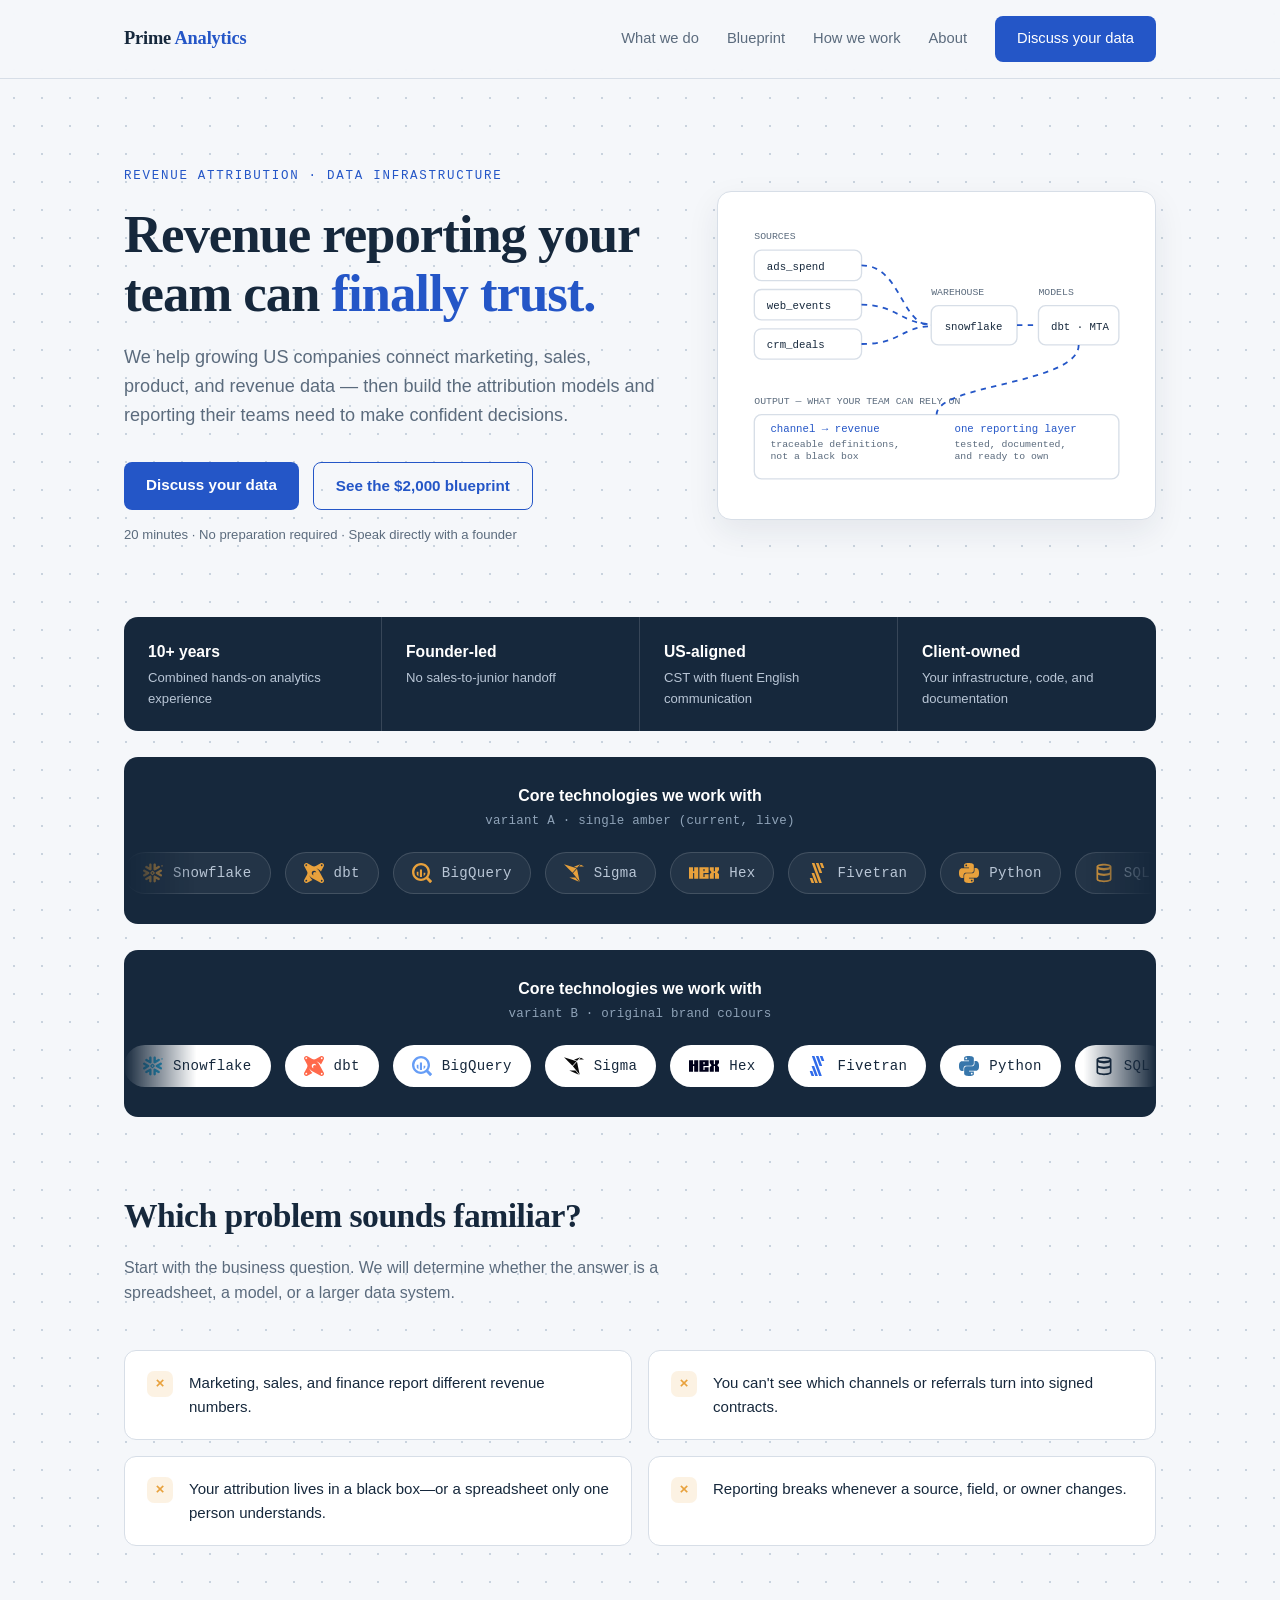
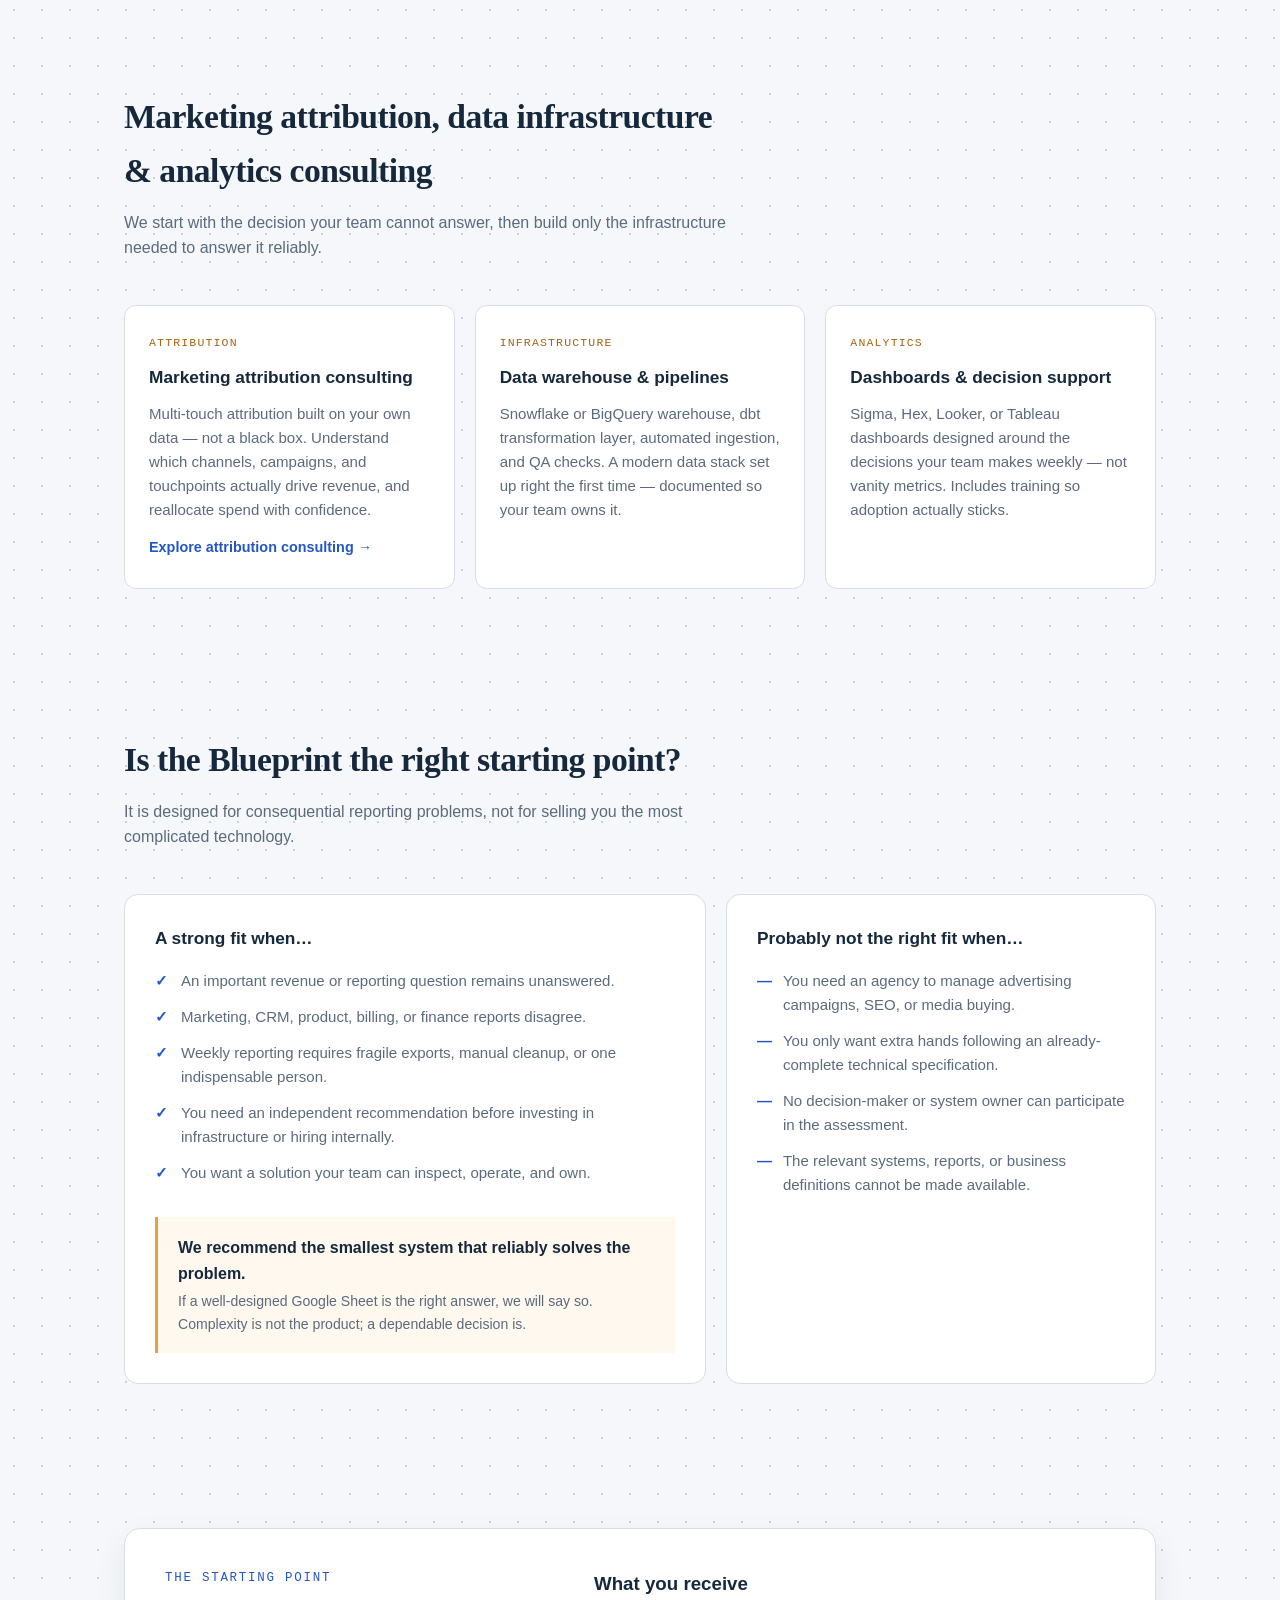
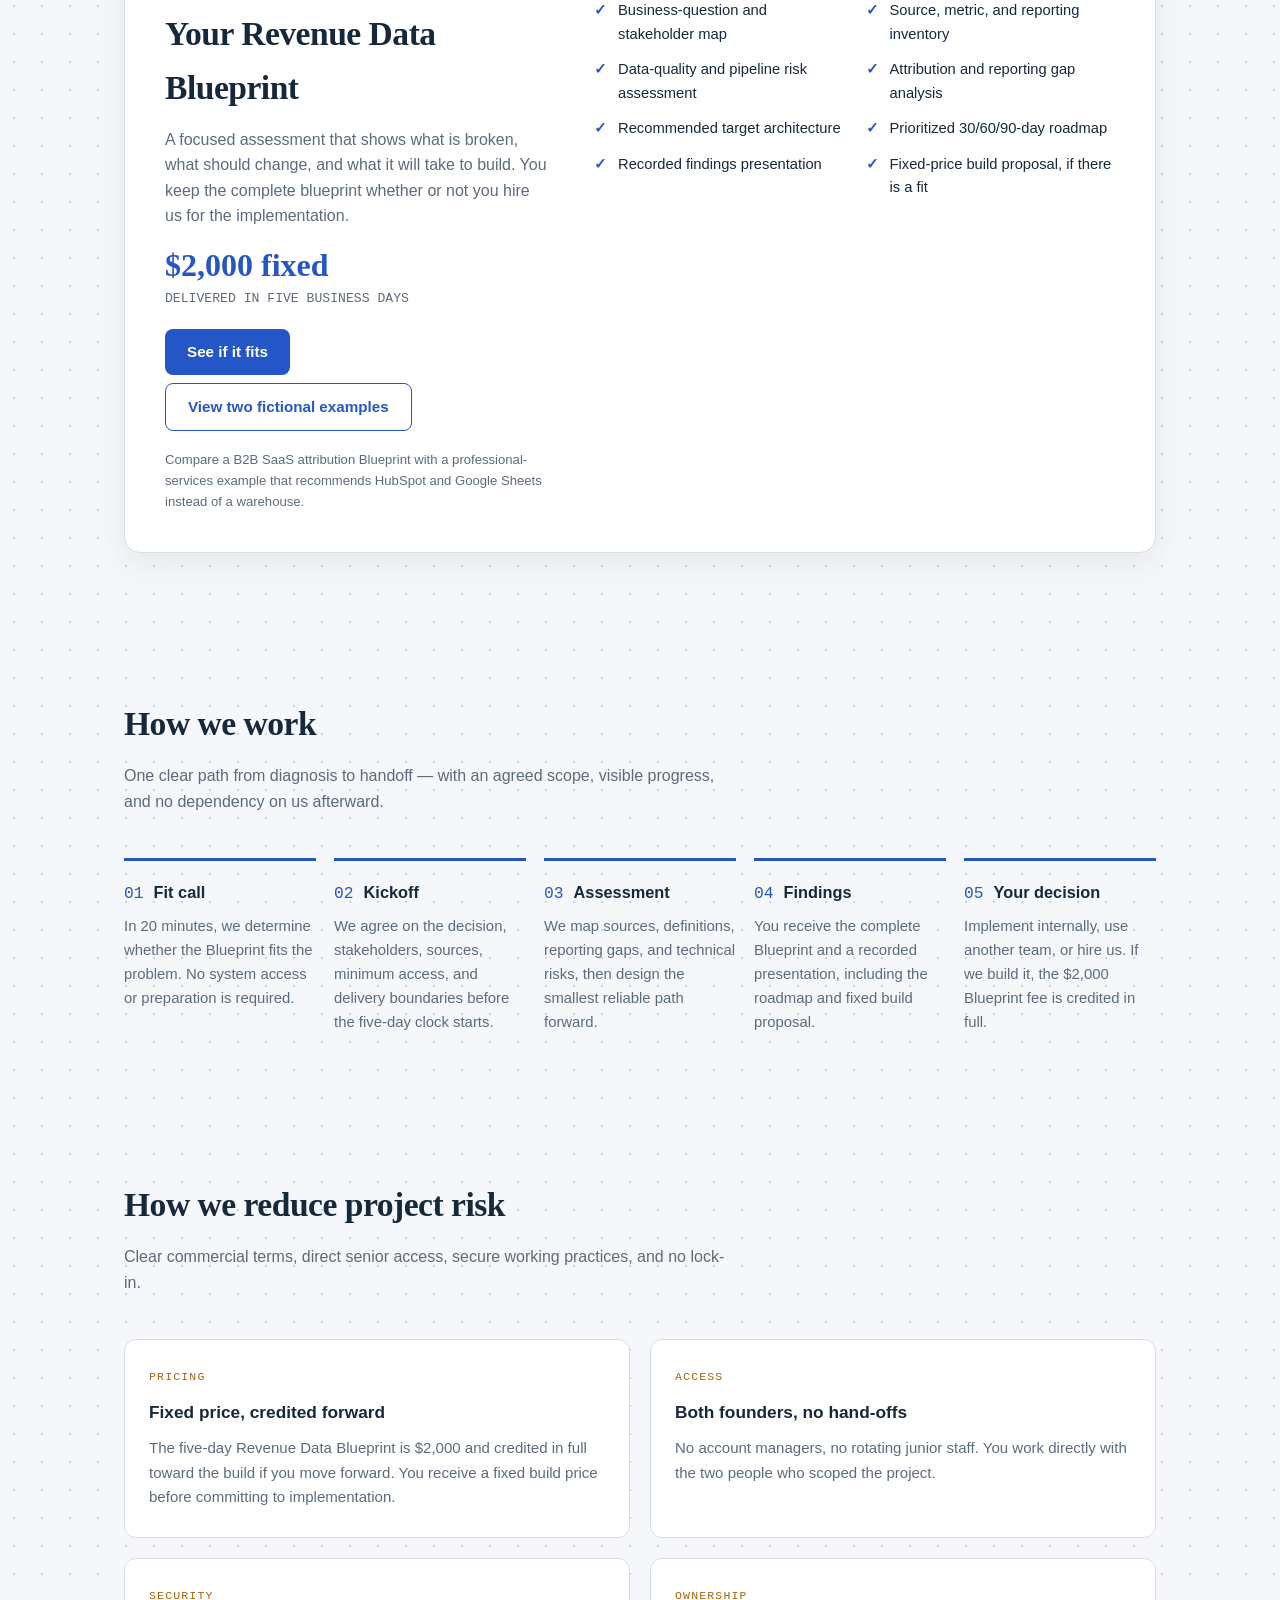
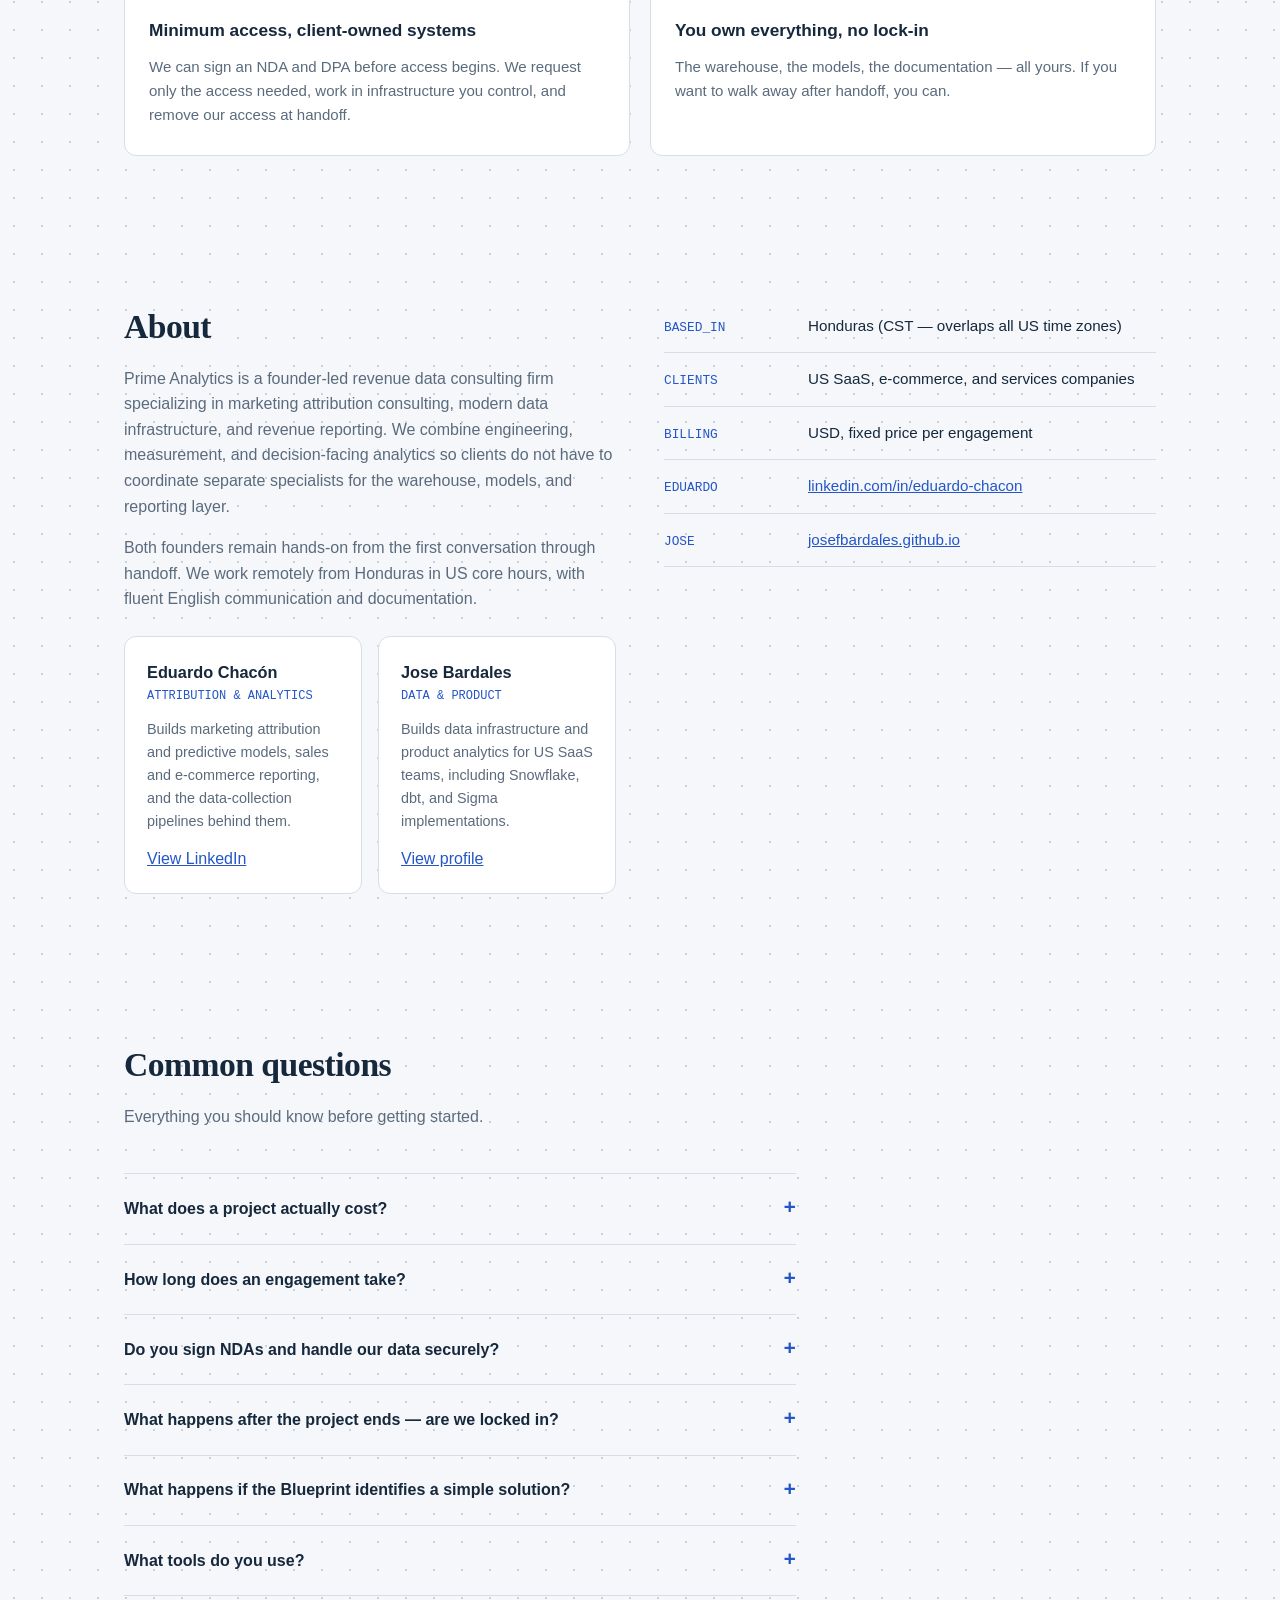
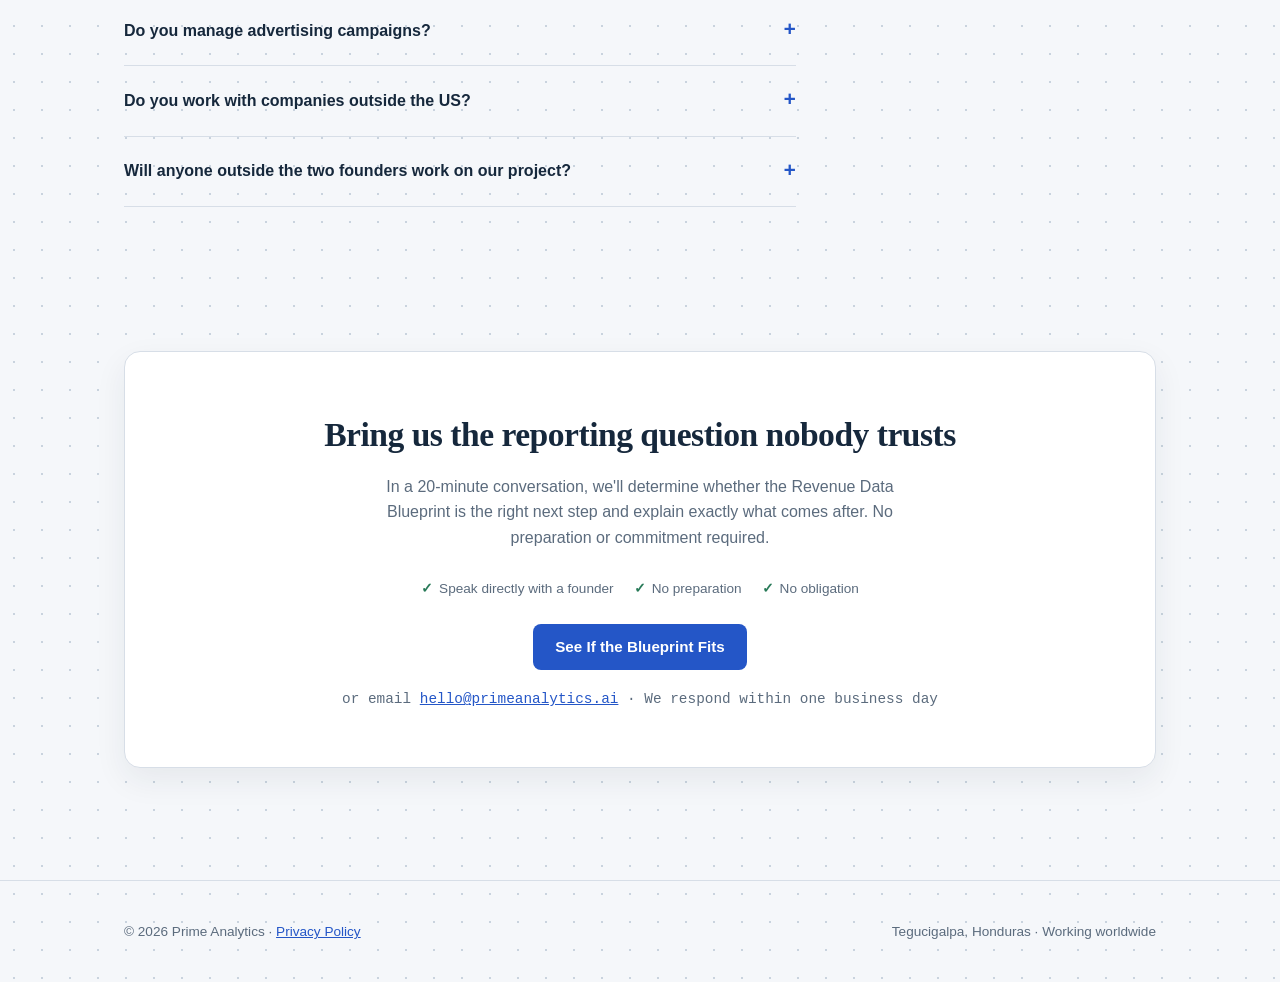
==== commit ec5e3f97: "Add brand-colour marquee variant for side-by-side comparison Not for deploy. The page temporarily re" ====
--- a/website/index.html
+++ b/website/index.html
@@ -324,6 +324,26 @@
 .techbar .tool svg{width:20px;height:20px;fill:currentColor;color:var(--amber);flex-shrink:0}
 .techbar .tool svg.wide{width:30px}
 
+/* Variant B: each mark in its own brand colour. Several of those colours are very
+   dark (Sigma #070707, Hex #01011B, Python #3776AB), so they need a light chip to
+   stay legible — full-colour marks directly on the navy panel disappear. */
+.marquee-track.rev{animation-name:ti-scroll-rev}
+@keyframes ti-scroll-rev{from{transform:translateX(-100%)}to{transform:translateX(0)}}
+.techbar--color .tool{background:#fff;border-color:rgba(255,255,255,.9);color:var(--ink);font-weight:500}
+.techbar--color .tool svg{color:inherit}
+.techbar--color .tool[data-brand="snowflake"] svg{color:#29B5E8}
+.techbar--color .tool[data-brand="dbt"]       svg{color:#FF694B}
+.techbar--color .tool[data-brand="bigquery"]  svg{color:#669DF6}
+.techbar--color .tool[data-brand="sigma"]     svg{color:#070707}
+.techbar--color .tool[data-brand="hex"]       svg{color:#01011B}
+.techbar--color .tool[data-brand="fivetran"]  svg{color:#306BEA}
+.techbar--color .tool[data-brand="python"]    svg{color:#3776AB}
+.techbar--color .tool[data-brand="sql"]       svg{color:#16283C}
+.techbar--color .tool[data-brand="mixpanel"]  svg{color:#7856FF}
+.techbar--color .tool[data-brand="ga4"]       svg{color:#E37400}
+.techbar--color .tool[data-brand="looker"]    svg{color:#4285F4}
+.techbar--color .tool[data-brand="tableau"]   svg{color:#E97627}
+
 /* ---------- About ---------- */
 .about-grid{display:grid;grid-template-columns:1fr 1fr;gap:48px;align-items:start}
 .about p{color:var(--muted);margin-bottom:16px}
@@ -501,7 +521,7 @@
 <section class="tech-section" aria-labelledby="tech-heading">
   <div class="wrap">
     <div class="techbar">
-      <p class="lead" id="tech-heading">Core technologies we work with<small>warehouse · transformation · ingestion · reporting</small></p>
+      <p class="lead" id="tech-heading">Core technologies we work with<small>variant A · single amber (current, live)</small></p>
       <div class="marquee">
         <!-- The second track is an exact copy of the first; that is what makes the loop
              seamless. Edit both, or the row will jump when it wraps. -->
@@ -532,6 +552,51 @@
           <span class="tool"><svg aria-hidden="true"><use href="#ti-ga4"/></svg>GA4</span>
           <span class="tool"><svg aria-hidden="true"><use href="#ti-looker"/></svg>Looker</span>
           <span class="tool"><svg aria-hidden="true"><use href="#ti-tableau"/></svg>Tableau</span>
+        </div>
+      </div>
+    </div>
+  </div>
+</section>
+
+<!-- ============================================================================
+     SIDE-BY-SIDE COMPARISON — NOT FOR PRODUCTION. The bar above is variant A
+     (single amber, dark chips); the bar below is variant B (brand colours, light
+     chips). Both reference the same sprite, so choosing one is a matter of
+     deleting the other section plus its CSS. Do not deploy with both.
+     ============================================================================ -->
+<section class="tech-section" aria-labelledby="tech-heading-color">
+  <div class="wrap">
+    <div class="techbar techbar--color">
+      <p class="lead" id="tech-heading-color">Core technologies we work with<small>variant B · original brand colours</small></p>
+      <div class="marquee">
+        <!-- Second track is an exact copy; that is what makes the loop seamless. -->
+        <div class="marquee-track rev">
+          <span class="tool" data-brand="snowflake"><svg aria-hidden="true"><use href="#ti-snowflake"/></svg>Snowflake</span>
+          <span class="tool" data-brand="dbt"><svg aria-hidden="true"><use href="#ti-dbt"/></svg>dbt</span>
+          <span class="tool" data-brand="bigquery"><svg aria-hidden="true"><use href="#ti-bigquery"/></svg>BigQuery</span>
+          <span class="tool" data-brand="sigma"><svg aria-hidden="true"><use href="#ti-sigma"/></svg>Sigma</span>
+          <span class="tool" data-brand="hex"><svg class="wide" aria-hidden="true"><use href="#ti-hex"/></svg>Hex</span>
+          <span class="tool" data-brand="fivetran"><svg aria-hidden="true"><use href="#ti-fivetran"/></svg>Fivetran</span>
+          <span class="tool" data-brand="python"><svg aria-hidden="true"><use href="#ti-python"/></svg>Python</span>
+          <span class="tool" data-brand="sql"><svg aria-hidden="true"><use href="#ti-sql"/></svg>SQL</span>
+          <span class="tool" data-brand="mixpanel"><svg aria-hidden="true"><use href="#ti-mixpanel"/></svg>Mixpanel</span>
+          <span class="tool" data-brand="ga4"><svg aria-hidden="true"><use href="#ti-ga4"/></svg>GA4</span>
+          <span class="tool" data-brand="looker"><svg aria-hidden="true"><use href="#ti-looker"/></svg>Looker</span>
+          <span class="tool" data-brand="tableau"><svg aria-hidden="true"><use href="#ti-tableau"/></svg>Tableau</span>
+        </div>
+        <div class="marquee-track rev" aria-hidden="true">
+          <span class="tool" data-brand="snowflake"><svg aria-hidden="true"><use href="#ti-snowflake"/></svg>Snowflake</span>
+          <span class="tool" data-brand="dbt"><svg aria-hidden="true"><use href="#ti-dbt"/></svg>dbt</span>
+          <span class="tool" data-brand="bigquery"><svg aria-hidden="true"><use href="#ti-bigquery"/></svg>BigQuery</span>
+          <span class="tool" data-brand="sigma"><svg aria-hidden="true"><use href="#ti-sigma"/></svg>Sigma</span>
+          <span class="tool" data-brand="hex"><svg class="wide" aria-hidden="true"><use href="#ti-hex"/></svg>Hex</span>
+          <span class="tool" data-brand="fivetran"><svg aria-hidden="true"><use href="#ti-fivetran"/></svg>Fivetran</span>
+          <span class="tool" data-brand="python"><svg aria-hidden="true"><use href="#ti-python"/></svg>Python</span>
+          <span class="tool" data-brand="sql"><svg aria-hidden="true"><use href="#ti-sql"/></svg>SQL</span>
+          <span class="tool" data-brand="mixpanel"><svg aria-hidden="true"><use href="#ti-mixpanel"/></svg>Mixpanel</span>
+          <span class="tool" data-brand="ga4"><svg aria-hidden="true"><use href="#ti-ga4"/></svg>GA4</span>
+          <span class="tool" data-brand="looker"><svg aria-hidden="true"><use href="#ti-looker"/></svg>Looker</span>
+          <span class="tool" data-brand="tableau"><svg aria-hidden="true"><use href="#ti-tableau"/></svg>Tableau</span>
         </div>
       </div>
     </div>
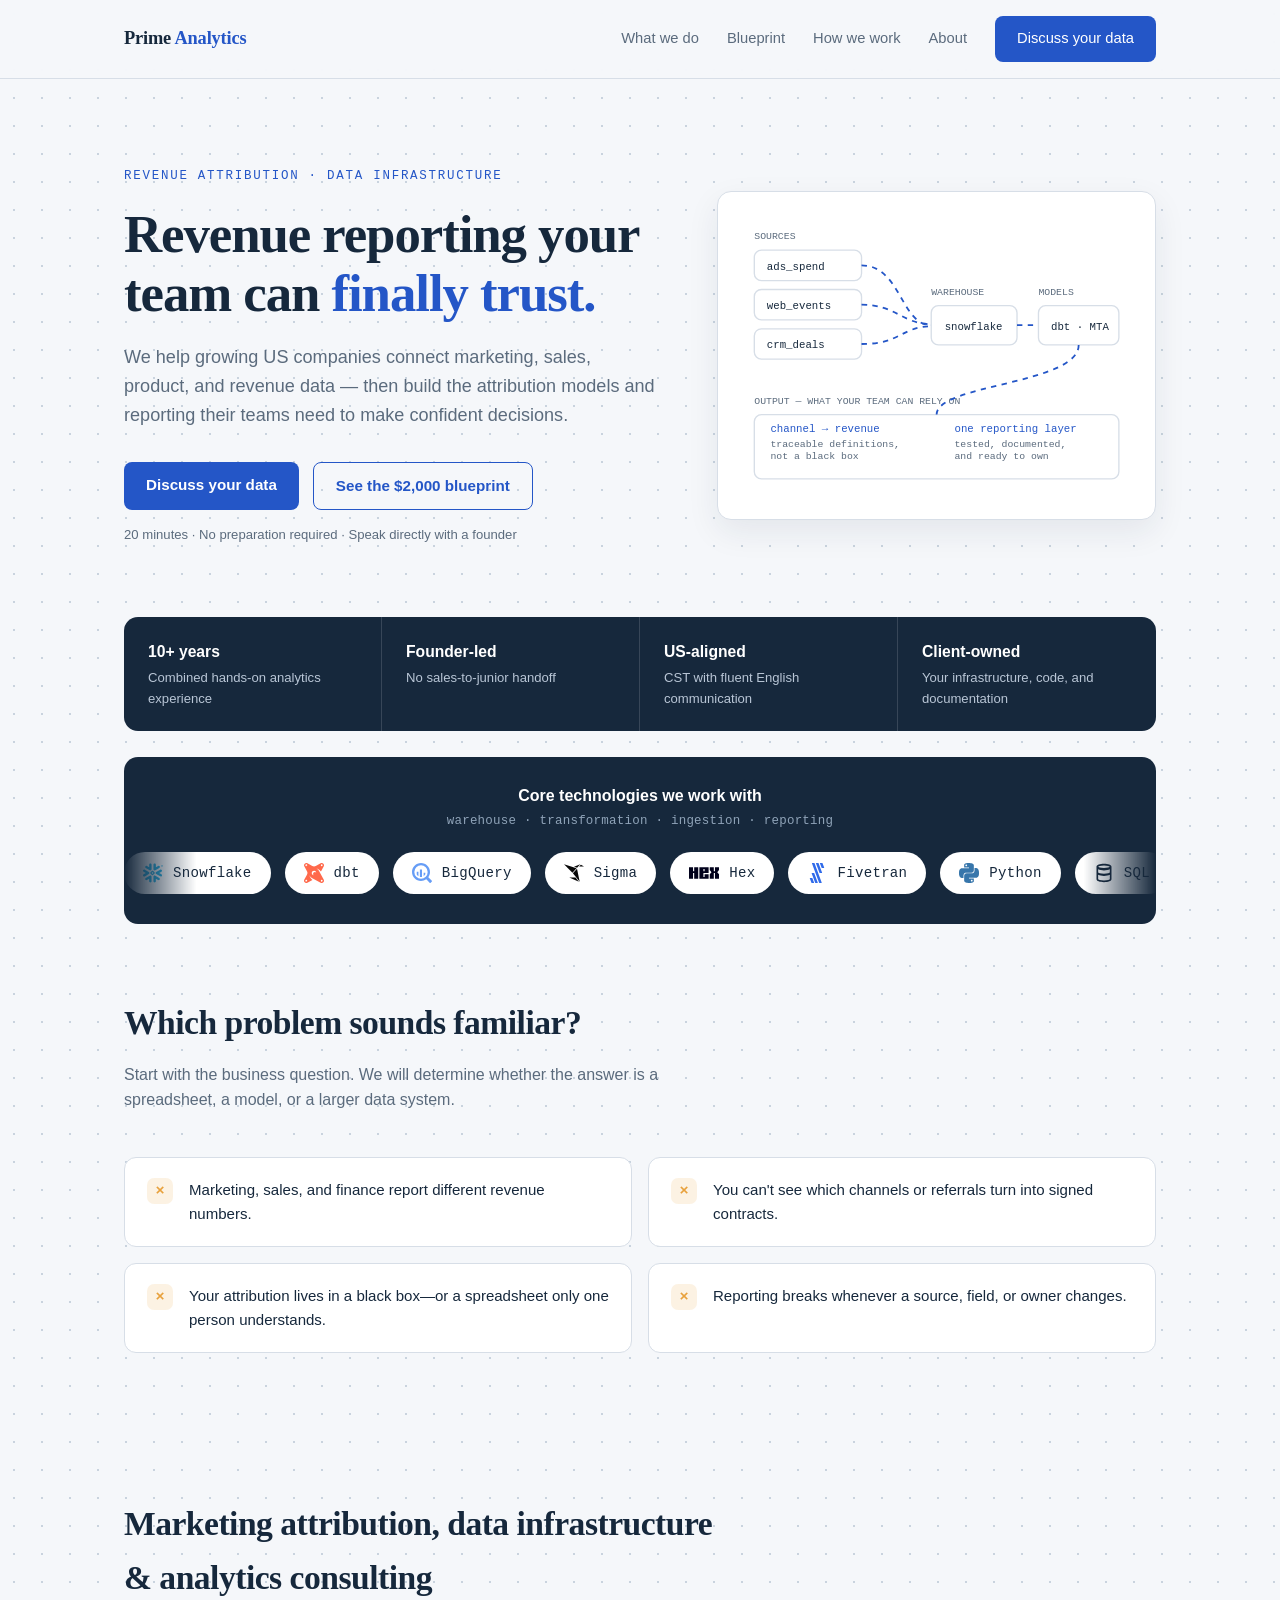
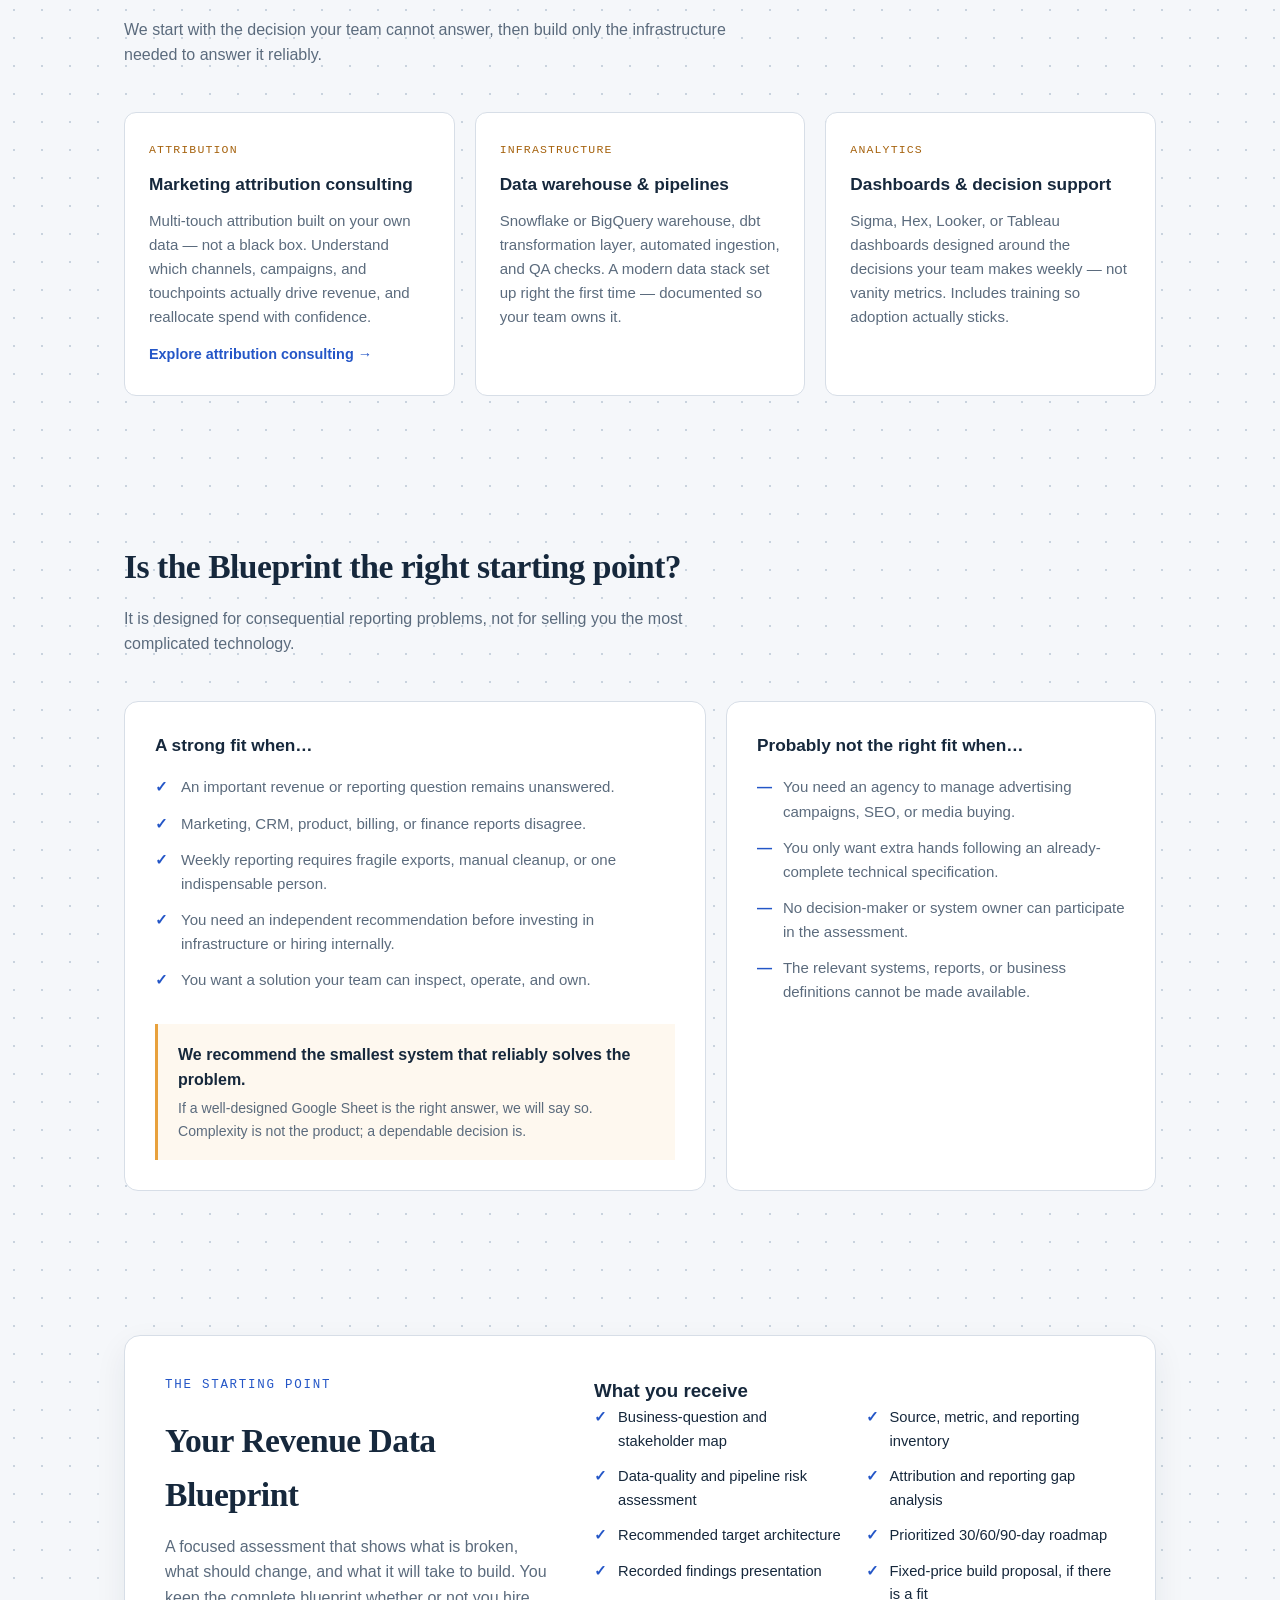
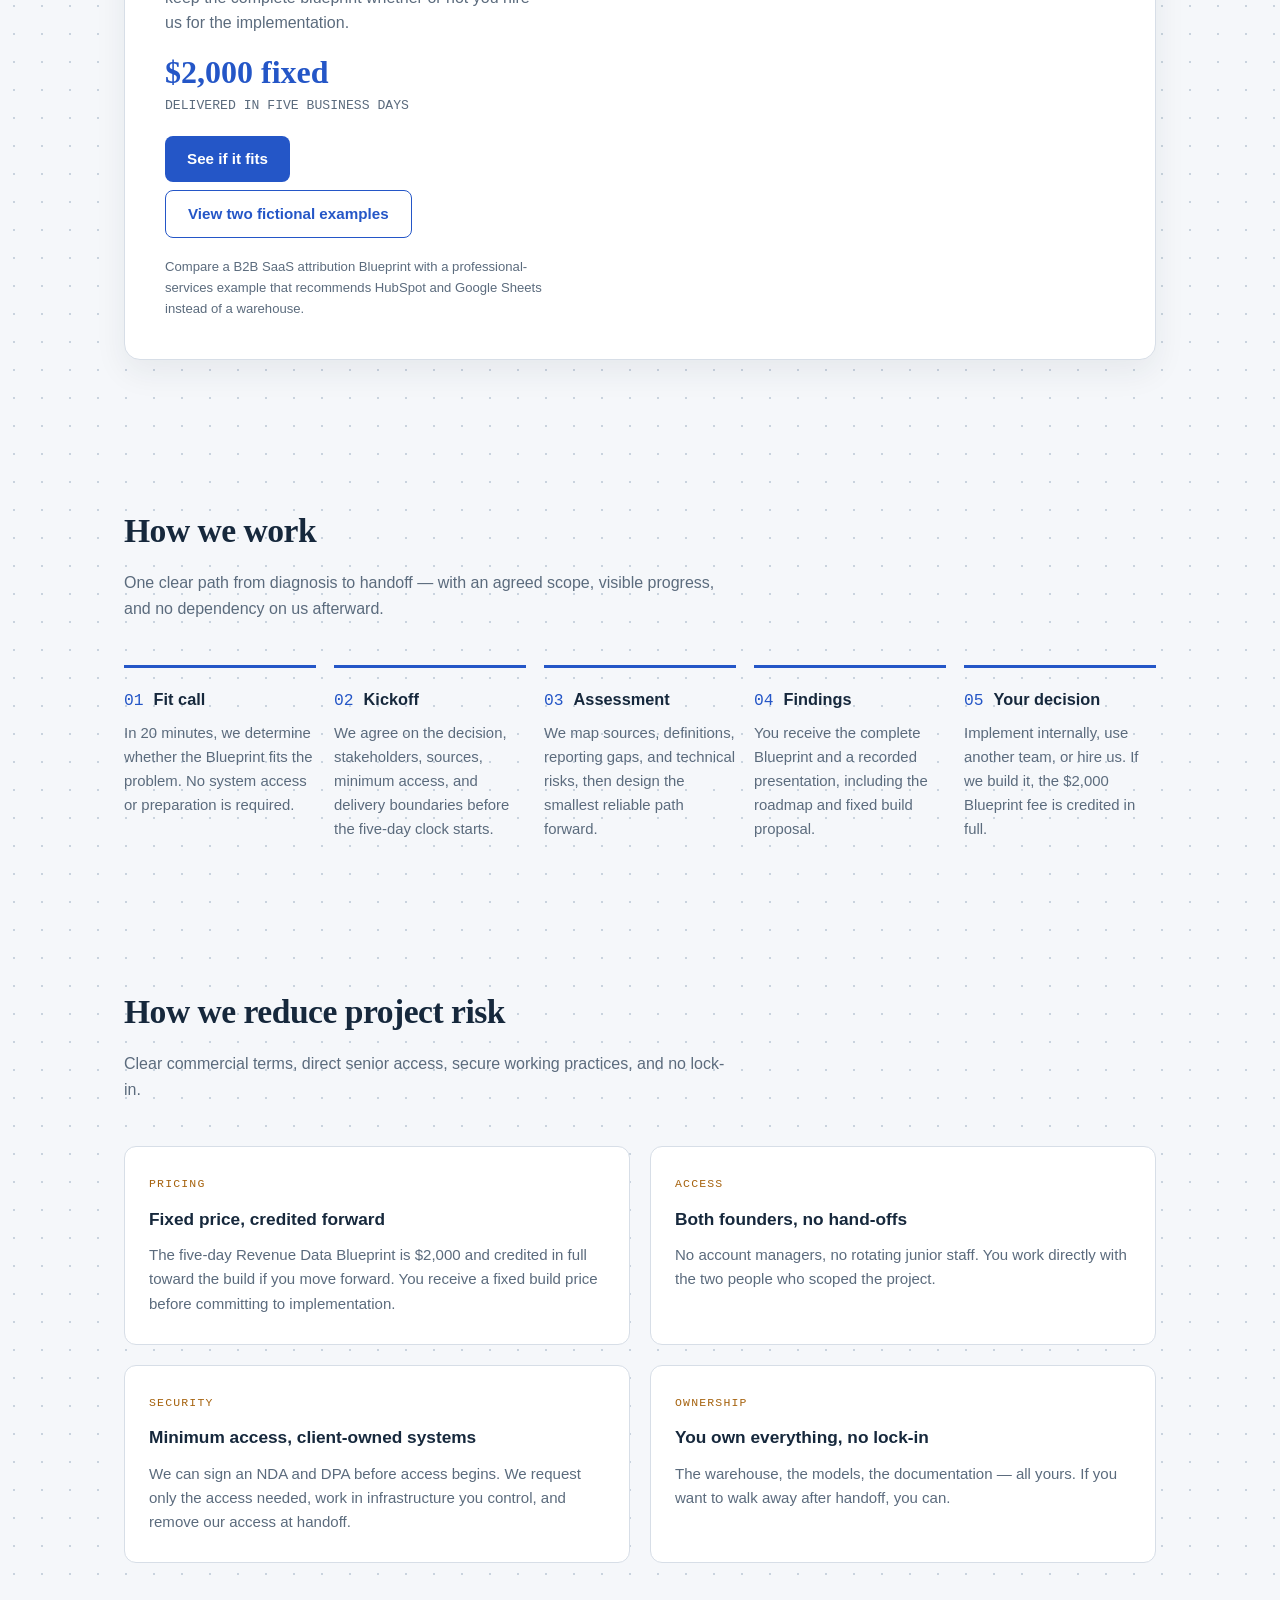
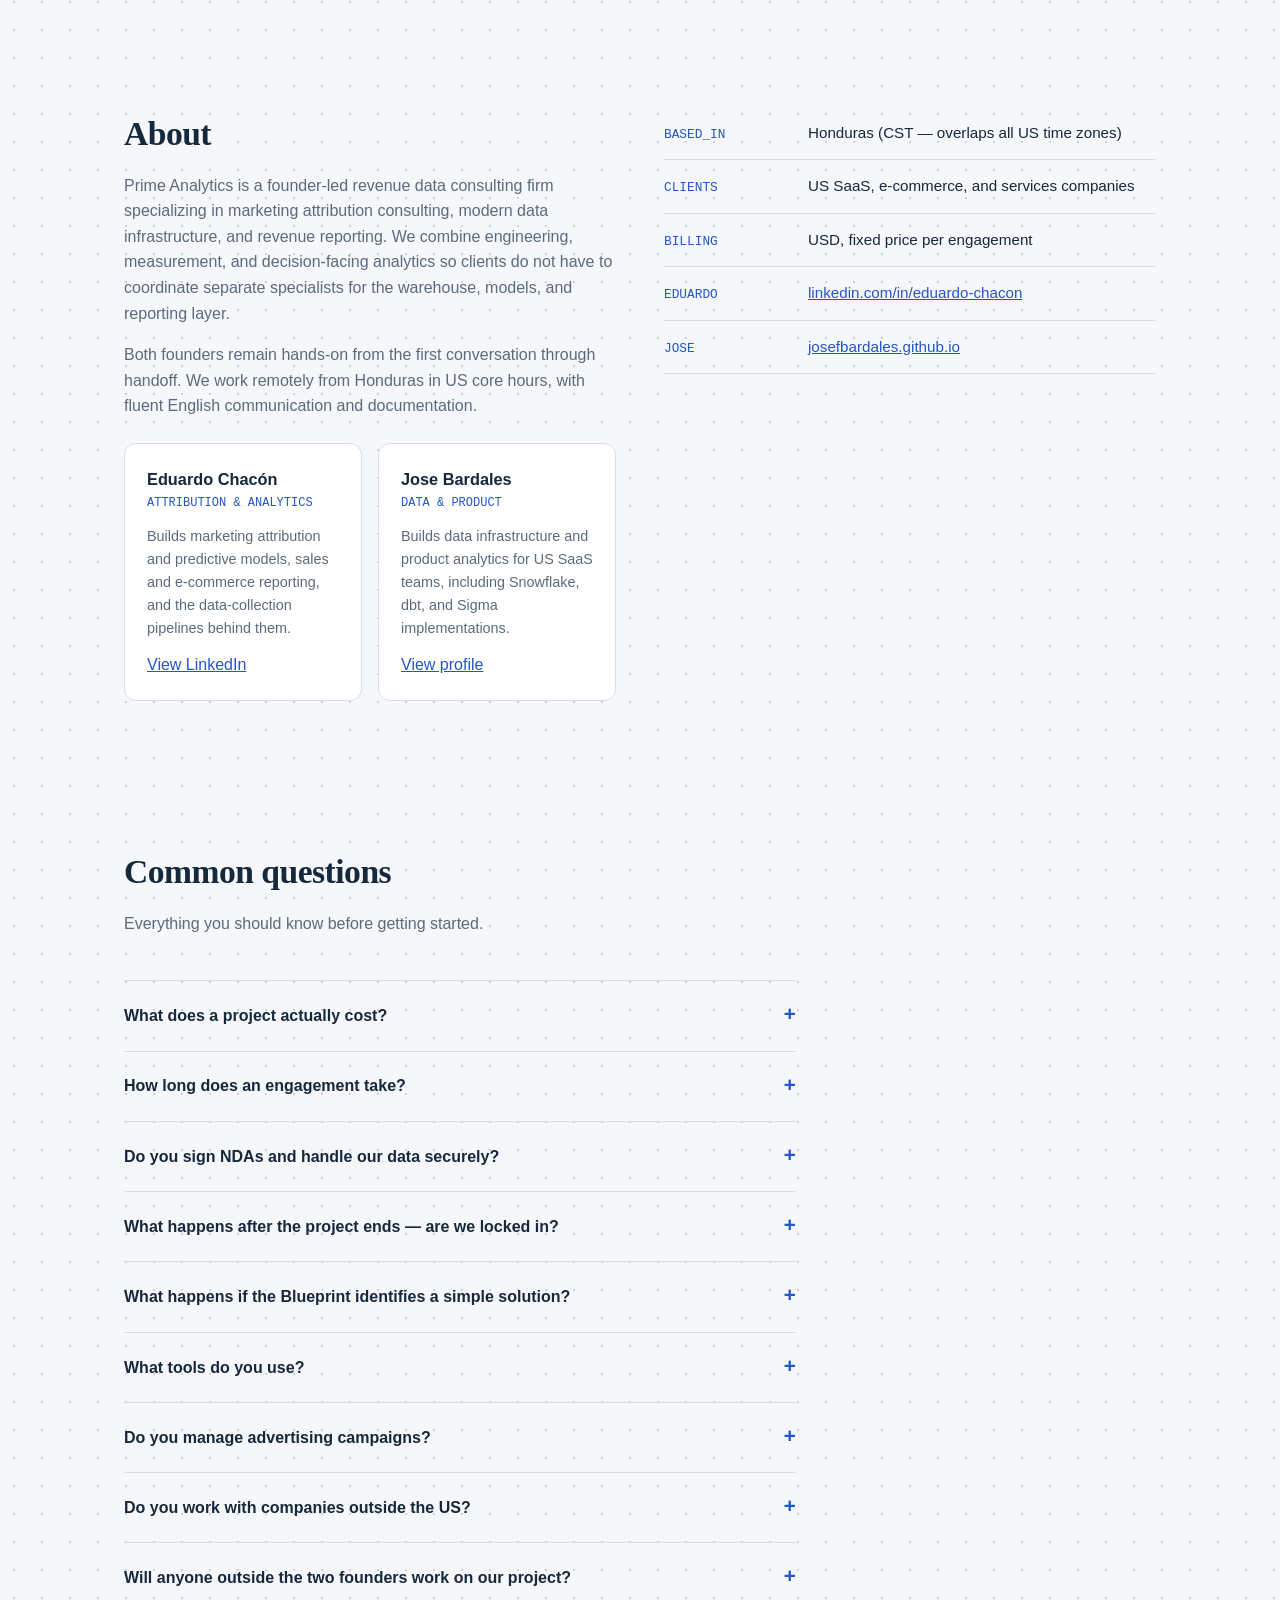
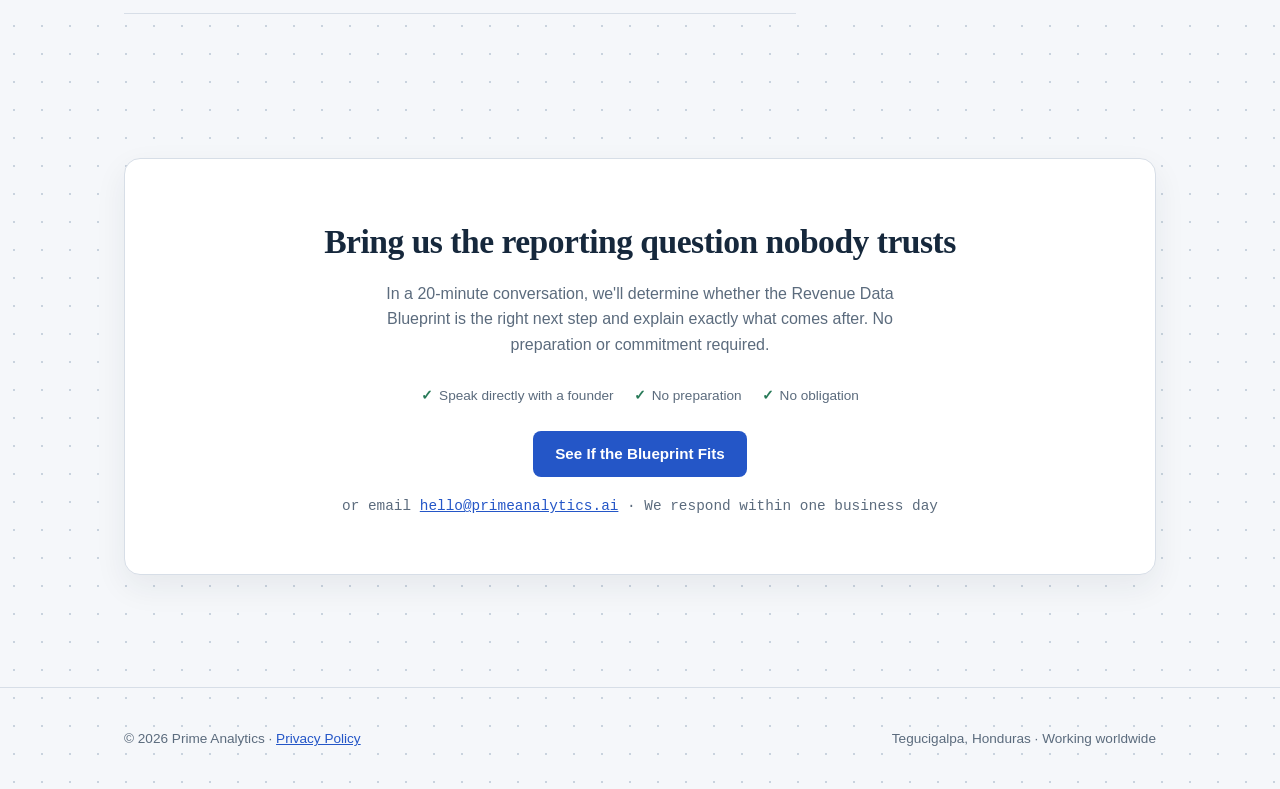
==== commit 5b7edfce: "Keep the brand-colour marquee, drop the amber variant Resolves the side-by-side comparison from the " ====
--- a/website/index.html
+++ b/website/index.html
@@ -315,34 +315,35 @@
 .marquee:hover .marquee-track,
 .marquee:focus-within .marquee-track{animation-play-state:paused}
 @keyframes ti-scroll{from{transform:translateX(0)}to{transform:translateX(-100%)}}
+/* Chips are white rather than the translucent dark used elsewhere on this panel,
+   because the marks carry their own brand colours and several of those are very
+   dark — Sigma #070707, Hex #01011B, Python #3776AB all disappear against navy. */
 .techbar .tool{
   display:inline-flex;align-items:center;gap:10px;white-space:nowrap;
-  font-family:'IBM Plex Mono',monospace;color:#B9C6D6;font-size:.88rem;letter-spacing:.02em;
-  background:rgba(255,255,255,.06);border:1px solid rgba(255,255,255,.14);
+  font-family:'IBM Plex Mono',monospace;color:var(--ink);font-size:.88rem;
+  font-weight:500;letter-spacing:.02em;
+  background:#fff;border:1px solid rgba(255,255,255,.9);
   padding:9px 18px;border-radius:24px;
 }
-.techbar .tool svg{width:20px;height:20px;fill:currentColor;color:var(--amber);flex-shrink:0}
+.techbar .tool svg{width:20px;height:20px;fill:currentColor;color:inherit;flex-shrink:0}
 .techbar .tool svg.wide{width:30px}
 
-/* Variant B: each mark in its own brand colour. Several of those colours are very
-   dark (Sigma #070707, Hex #01011B, Python #3776AB), so they need a light chip to
-   stay legible — full-colour marks directly on the navy panel disappear. */
-.marquee-track.rev{animation-name:ti-scroll-rev}
-@keyframes ti-scroll-rev{from{transform:translateX(-100%)}to{transform:translateX(0)}}
-.techbar--color .tool{background:#fff;border-color:rgba(255,255,255,.9);color:var(--ink);font-weight:500}
-.techbar--color .tool svg{color:inherit}
-.techbar--color .tool[data-brand="snowflake"] svg{color:#29B5E8}
-.techbar--color .tool[data-brand="dbt"]       svg{color:#FF694B}
-.techbar--color .tool[data-brand="bigquery"]  svg{color:#669DF6}
-.techbar--color .tool[data-brand="sigma"]     svg{color:#070707}
-.techbar--color .tool[data-brand="hex"]       svg{color:#01011B}
-.techbar--color .tool[data-brand="fivetran"]  svg{color:#306BEA}
-.techbar--color .tool[data-brand="python"]    svg{color:#3776AB}
-.techbar--color .tool[data-brand="sql"]       svg{color:#16283C}
-.techbar--color .tool[data-brand="mixpanel"]  svg{color:#7856FF}
-.techbar--color .tool[data-brand="ga4"]       svg{color:#E37400}
-.techbar--color .tool[data-brand="looker"]    svg{color:#4285F4}
-.techbar--color .tool[data-brand="tableau"]   svg{color:#E97627}
+/* Official brand hexes. Four are not from the Simple Icons dataset: Fivetran comes
+   from its own wordmark SVG, Sigma is what Sigma's site renders its nav mark in,
+   Hex is the navy from its favicon (the pink is unusable on white), and SQL is not
+   a product and has no brand colour, so it falls back to the site ink. */
+.techbar .tool[data-brand="snowflake"] svg{color:#29B5E8}
+.techbar .tool[data-brand="dbt"]       svg{color:#FF694B}
+.techbar .tool[data-brand="bigquery"]  svg{color:#669DF6}
+.techbar .tool[data-brand="sigma"]     svg{color:#070707}
+.techbar .tool[data-brand="hex"]       svg{color:#01011B}
+.techbar .tool[data-brand="fivetran"]  svg{color:#306BEA}
+.techbar .tool[data-brand="python"]    svg{color:#3776AB}
+.techbar .tool[data-brand="sql"]       svg{color:#16283C}
+.techbar .tool[data-brand="mixpanel"]  svg{color:#7856FF}
+.techbar .tool[data-brand="ga4"]       svg{color:#E37400}
+.techbar .tool[data-brand="looker"]    svg{color:#4285F4}
+.techbar .tool[data-brand="tableau"]   svg{color:#E97627}
 
 /* ---------- About ---------- */
 .about-grid{display:grid;grid-template-columns:1fr 1fr;gap:48px;align-items:start}
@@ -521,56 +522,11 @@
 <section class="tech-section" aria-labelledby="tech-heading">
   <div class="wrap">
     <div class="techbar">
-      <p class="lead" id="tech-heading">Core technologies we work with<small>variant A · single amber (current, live)</small></p>
+      <p class="lead" id="tech-heading">Core technologies we work with<small>warehouse · transformation · ingestion · reporting</small></p>
       <div class="marquee">
         <!-- The second track is an exact copy of the first; that is what makes the loop
              seamless. Edit both, or the row will jump when it wraps. -->
         <div class="marquee-track">
-          <span class="tool"><svg aria-hidden="true"><use href="#ti-snowflake"/></svg>Snowflake</span>
-          <span class="tool"><svg aria-hidden="true"><use href="#ti-dbt"/></svg>dbt</span>
-          <span class="tool"><svg aria-hidden="true"><use href="#ti-bigquery"/></svg>BigQuery</span>
-          <span class="tool"><svg aria-hidden="true"><use href="#ti-sigma"/></svg>Sigma</span>
-          <span class="tool"><svg class="wide" aria-hidden="true"><use href="#ti-hex"/></svg>Hex</span>
-          <span class="tool"><svg aria-hidden="true"><use href="#ti-fivetran"/></svg>Fivetran</span>
-          <span class="tool"><svg aria-hidden="true"><use href="#ti-python"/></svg>Python</span>
-          <span class="tool"><svg aria-hidden="true"><use href="#ti-sql"/></svg>SQL</span>
-          <span class="tool"><svg aria-hidden="true"><use href="#ti-mixpanel"/></svg>Mixpanel</span>
-          <span class="tool"><svg aria-hidden="true"><use href="#ti-ga4"/></svg>GA4</span>
-          <span class="tool"><svg aria-hidden="true"><use href="#ti-looker"/></svg>Looker</span>
-          <span class="tool"><svg aria-hidden="true"><use href="#ti-tableau"/></svg>Tableau</span>
-        </div>
-        <div class="marquee-track" aria-hidden="true">
-          <span class="tool"><svg aria-hidden="true"><use href="#ti-snowflake"/></svg>Snowflake</span>
-          <span class="tool"><svg aria-hidden="true"><use href="#ti-dbt"/></svg>dbt</span>
-          <span class="tool"><svg aria-hidden="true"><use href="#ti-bigquery"/></svg>BigQuery</span>
-          <span class="tool"><svg aria-hidden="true"><use href="#ti-sigma"/></svg>Sigma</span>
-          <span class="tool"><svg class="wide" aria-hidden="true"><use href="#ti-hex"/></svg>Hex</span>
-          <span class="tool"><svg aria-hidden="true"><use href="#ti-fivetran"/></svg>Fivetran</span>
-          <span class="tool"><svg aria-hidden="true"><use href="#ti-python"/></svg>Python</span>
-          <span class="tool"><svg aria-hidden="true"><use href="#ti-sql"/></svg>SQL</span>
-          <span class="tool"><svg aria-hidden="true"><use href="#ti-mixpanel"/></svg>Mixpanel</span>
-          <span class="tool"><svg aria-hidden="true"><use href="#ti-ga4"/></svg>GA4</span>
-          <span class="tool"><svg aria-hidden="true"><use href="#ti-looker"/></svg>Looker</span>
-          <span class="tool"><svg aria-hidden="true"><use href="#ti-tableau"/></svg>Tableau</span>
-        </div>
-      </div>
-    </div>
-  </div>
-</section>
-
-<!-- ============================================================================
-     SIDE-BY-SIDE COMPARISON — NOT FOR PRODUCTION. The bar above is variant A
-     (single amber, dark chips); the bar below is variant B (brand colours, light
-     chips). Both reference the same sprite, so choosing one is a matter of
-     deleting the other section plus its CSS. Do not deploy with both.
-     ============================================================================ -->
-<section class="tech-section" aria-labelledby="tech-heading-color">
-  <div class="wrap">
-    <div class="techbar techbar--color">
-      <p class="lead" id="tech-heading-color">Core technologies we work with<small>variant B · original brand colours</small></p>
-      <div class="marquee">
-        <!-- Second track is an exact copy; that is what makes the loop seamless. -->
-        <div class="marquee-track rev">
           <span class="tool" data-brand="snowflake"><svg aria-hidden="true"><use href="#ti-snowflake"/></svg>Snowflake</span>
           <span class="tool" data-brand="dbt"><svg aria-hidden="true"><use href="#ti-dbt"/></svg>dbt</span>
           <span class="tool" data-brand="bigquery"><svg aria-hidden="true"><use href="#ti-bigquery"/></svg>BigQuery</span>
@@ -584,7 +540,7 @@
           <span class="tool" data-brand="looker"><svg aria-hidden="true"><use href="#ti-looker"/></svg>Looker</span>
           <span class="tool" data-brand="tableau"><svg aria-hidden="true"><use href="#ti-tableau"/></svg>Tableau</span>
         </div>
-        <div class="marquee-track rev" aria-hidden="true">
+        <div class="marquee-track" aria-hidden="true">
           <span class="tool" data-brand="snowflake"><svg aria-hidden="true"><use href="#ti-snowflake"/></svg>Snowflake</span>
           <span class="tool" data-brand="dbt"><svg aria-hidden="true"><use href="#ti-dbt"/></svg>dbt</span>
           <span class="tool" data-brand="bigquery"><svg aria-hidden="true"><use href="#ti-bigquery"/></svg>BigQuery</span>
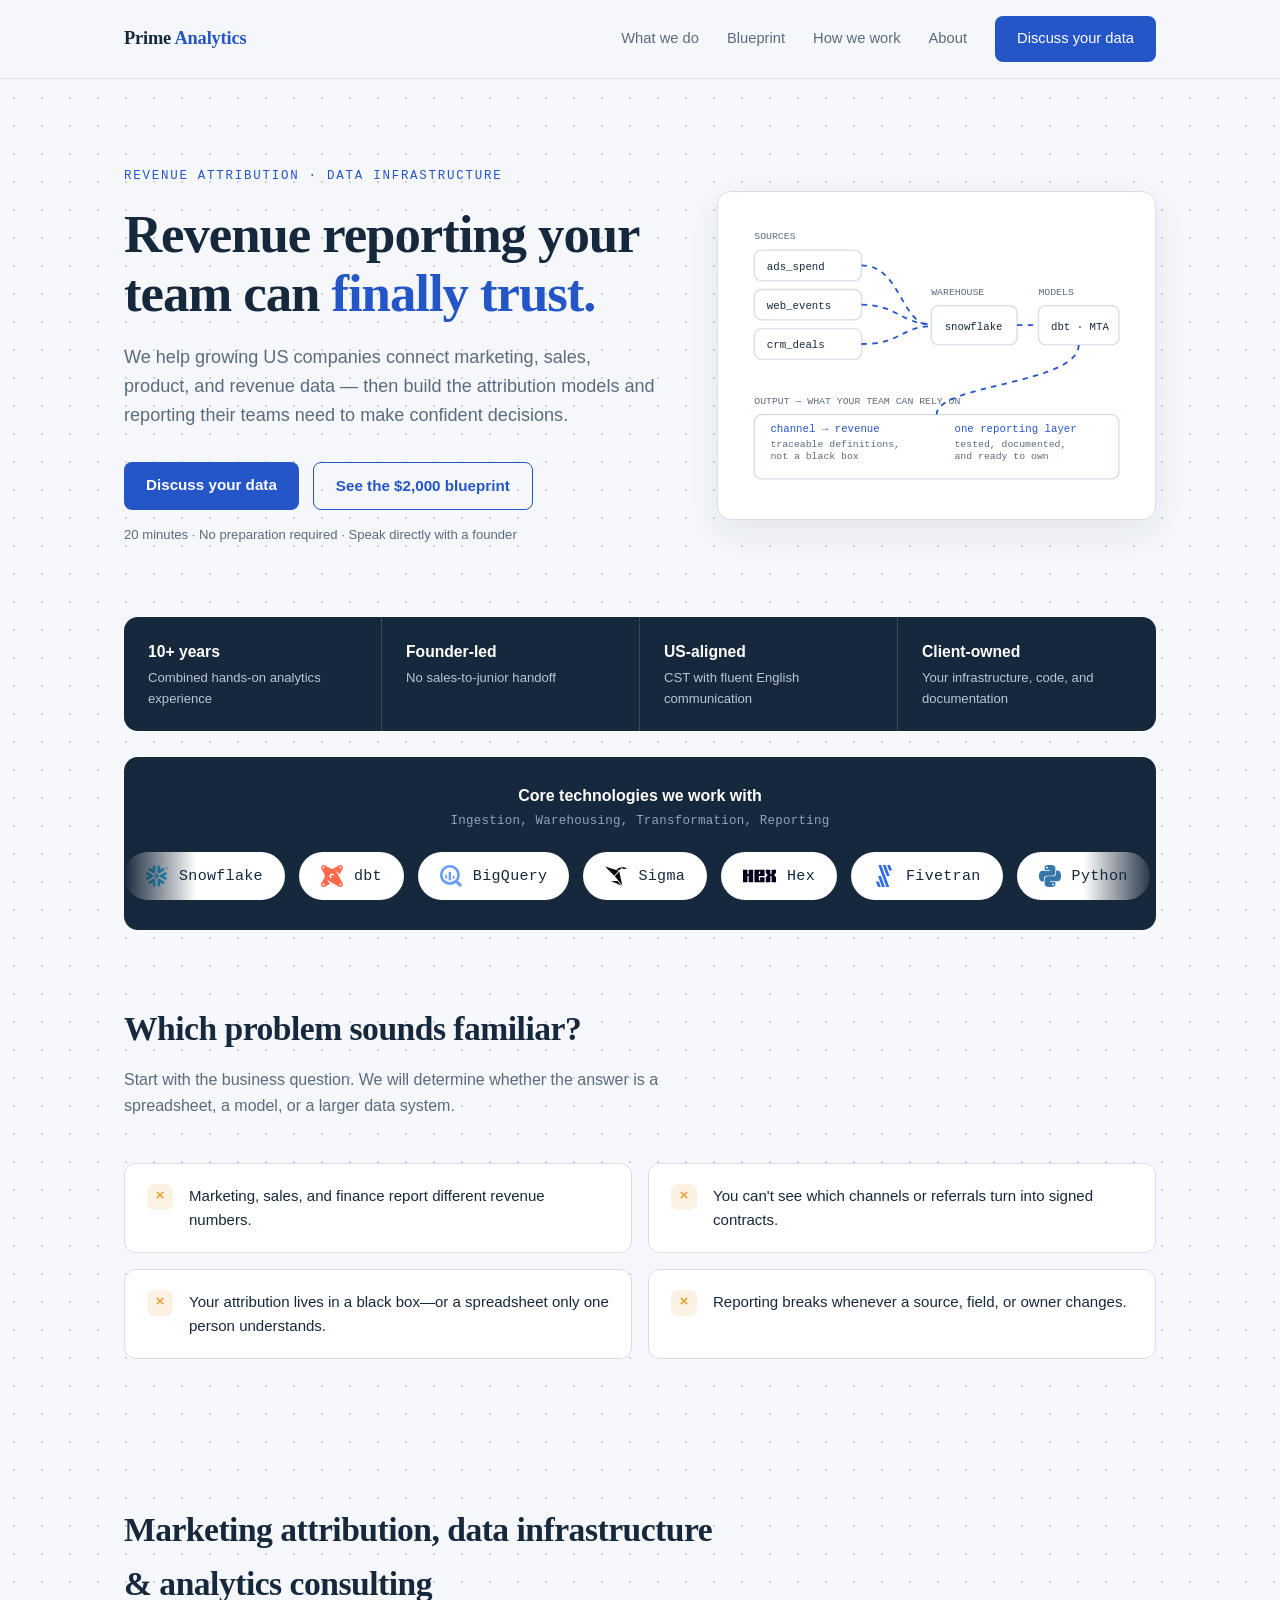
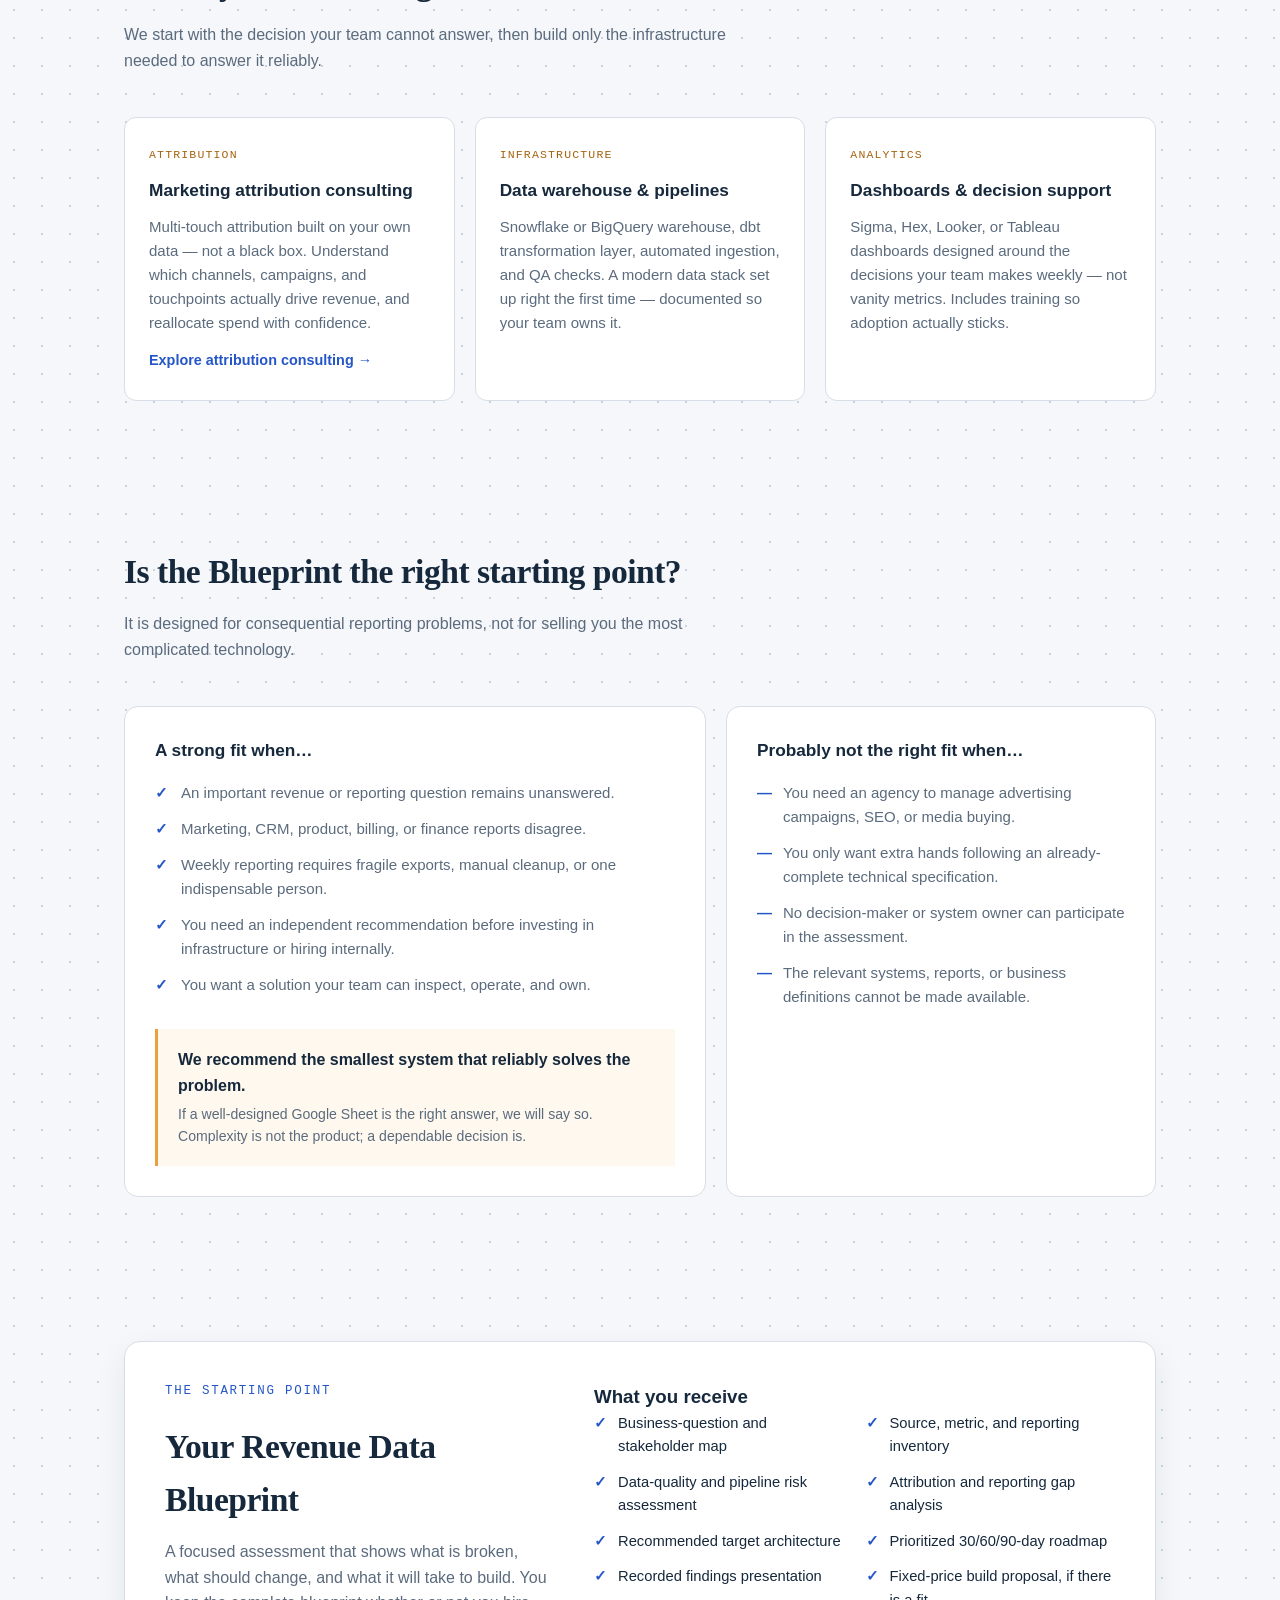
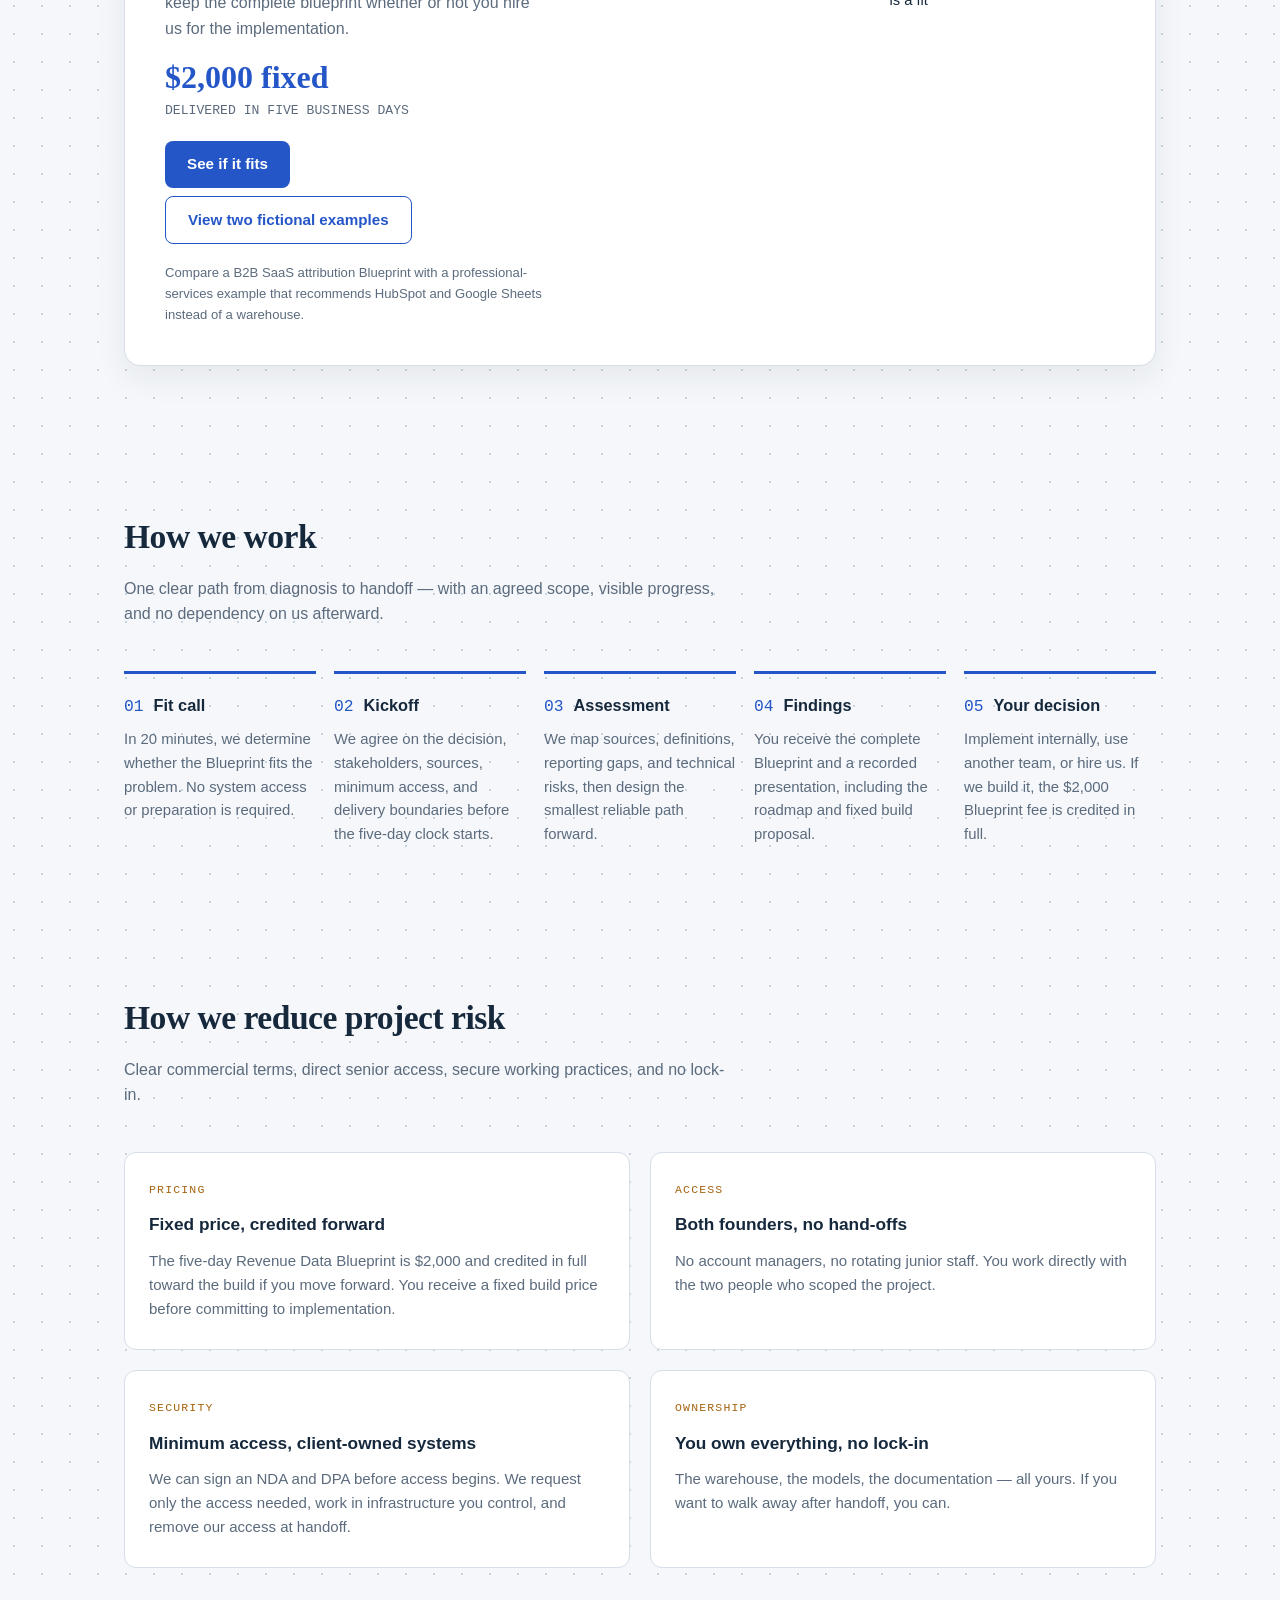
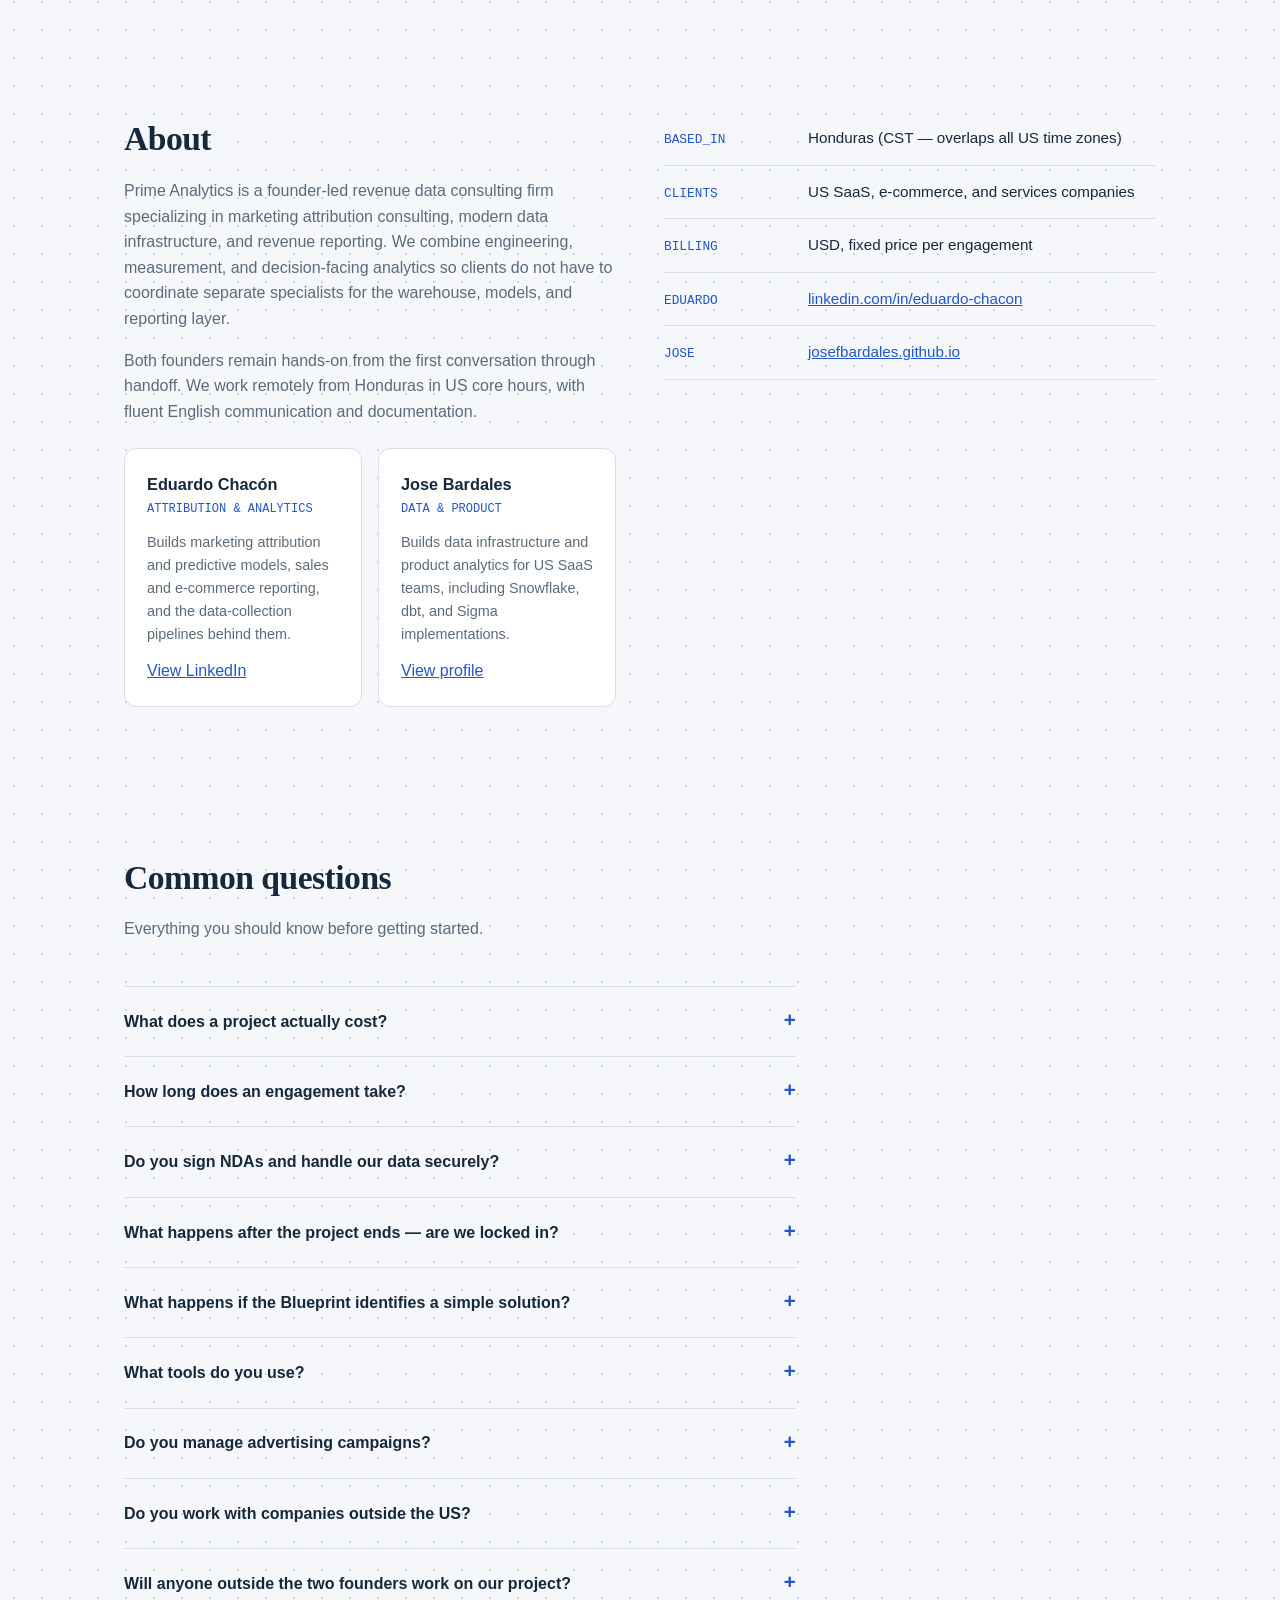
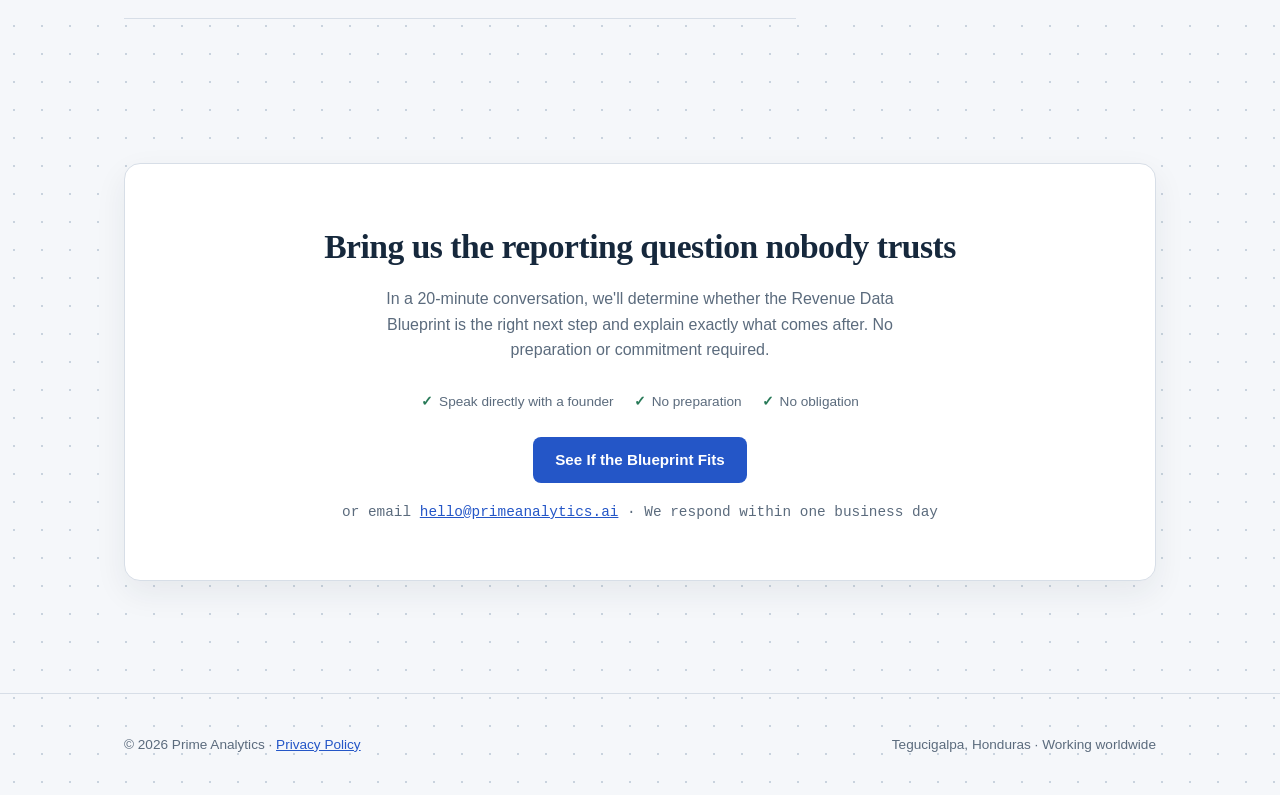
==== commit 78f12039: "Enlarge the marquee chips and reword the stack subtitle Chips go from 42px to 48px tall (font .88rem" ====
--- a/website/index.html
+++ b/website/index.html
@@ -319,14 +319,14 @@
    because the marks carry their own brand colours and several of those are very
    dark — Sigma #070707, Hex #01011B, Python #3776AB all disappear against navy. */
 .techbar .tool{
-  display:inline-flex;align-items:center;gap:10px;white-space:nowrap;
-  font-family:'IBM Plex Mono',monospace;color:var(--ink);font-size:.88rem;
+  display:inline-flex;align-items:center;gap:11px;white-space:nowrap;
+  font-family:'IBM Plex Mono',monospace;color:var(--ink);font-size:.94rem;
   font-weight:500;letter-spacing:.02em;
   background:#fff;border:1px solid rgba(255,255,255,.9);
-  padding:9px 18px;border-radius:24px;
-}
-.techbar .tool svg{width:20px;height:20px;fill:currentColor;color:inherit;flex-shrink:0}
-.techbar .tool svg.wide{width:30px}
+  padding:11px 21px;border-radius:26px;
+}
+.techbar .tool svg{width:22px;height:22px;fill:currentColor;color:inherit;flex-shrink:0}
+.techbar .tool svg.wide{width:33px}
 
 /* Official brand hexes. Four are not from the Simple Icons dataset: Fivetran comes
    from its own wordmark SVG, Sigma is what Sigma's site renders its nav mark in,
@@ -395,9 +395,9 @@
   header.hero{padding:56px 0 48px}
   section{padding:52px 0}
   .tech-section{padding:20px 0 0}
-  .techbar .tool{font-size:.82rem;padding:8px 15px;gap:9px}
-  .techbar .tool svg{width:18px;height:18px}
-  .techbar .tool svg.wide{width:27px}
+  .techbar .tool{font-size:.87rem;padding:9px 17px;gap:10px}
+  .techbar .tool svg{width:20px;height:20px}
+  .techbar .tool svg.wide{width:30px}
   .marquee-track{animation-duration:34s}
   .contact{padding:40px 24px}
 }
@@ -522,7 +522,7 @@
 <section class="tech-section" aria-labelledby="tech-heading">
   <div class="wrap">
     <div class="techbar">
-      <p class="lead" id="tech-heading">Core technologies we work with<small>warehouse · transformation · ingestion · reporting</small></p>
+      <p class="lead" id="tech-heading">Core technologies we work with<small>Ingestion, Warehousing, Transformation, Reporting</small></p>
       <div class="marquee">
         <!-- The second track is an exact copy of the first; that is what makes the loop
              seamless. Edit both, or the row will jump when it wraps. -->
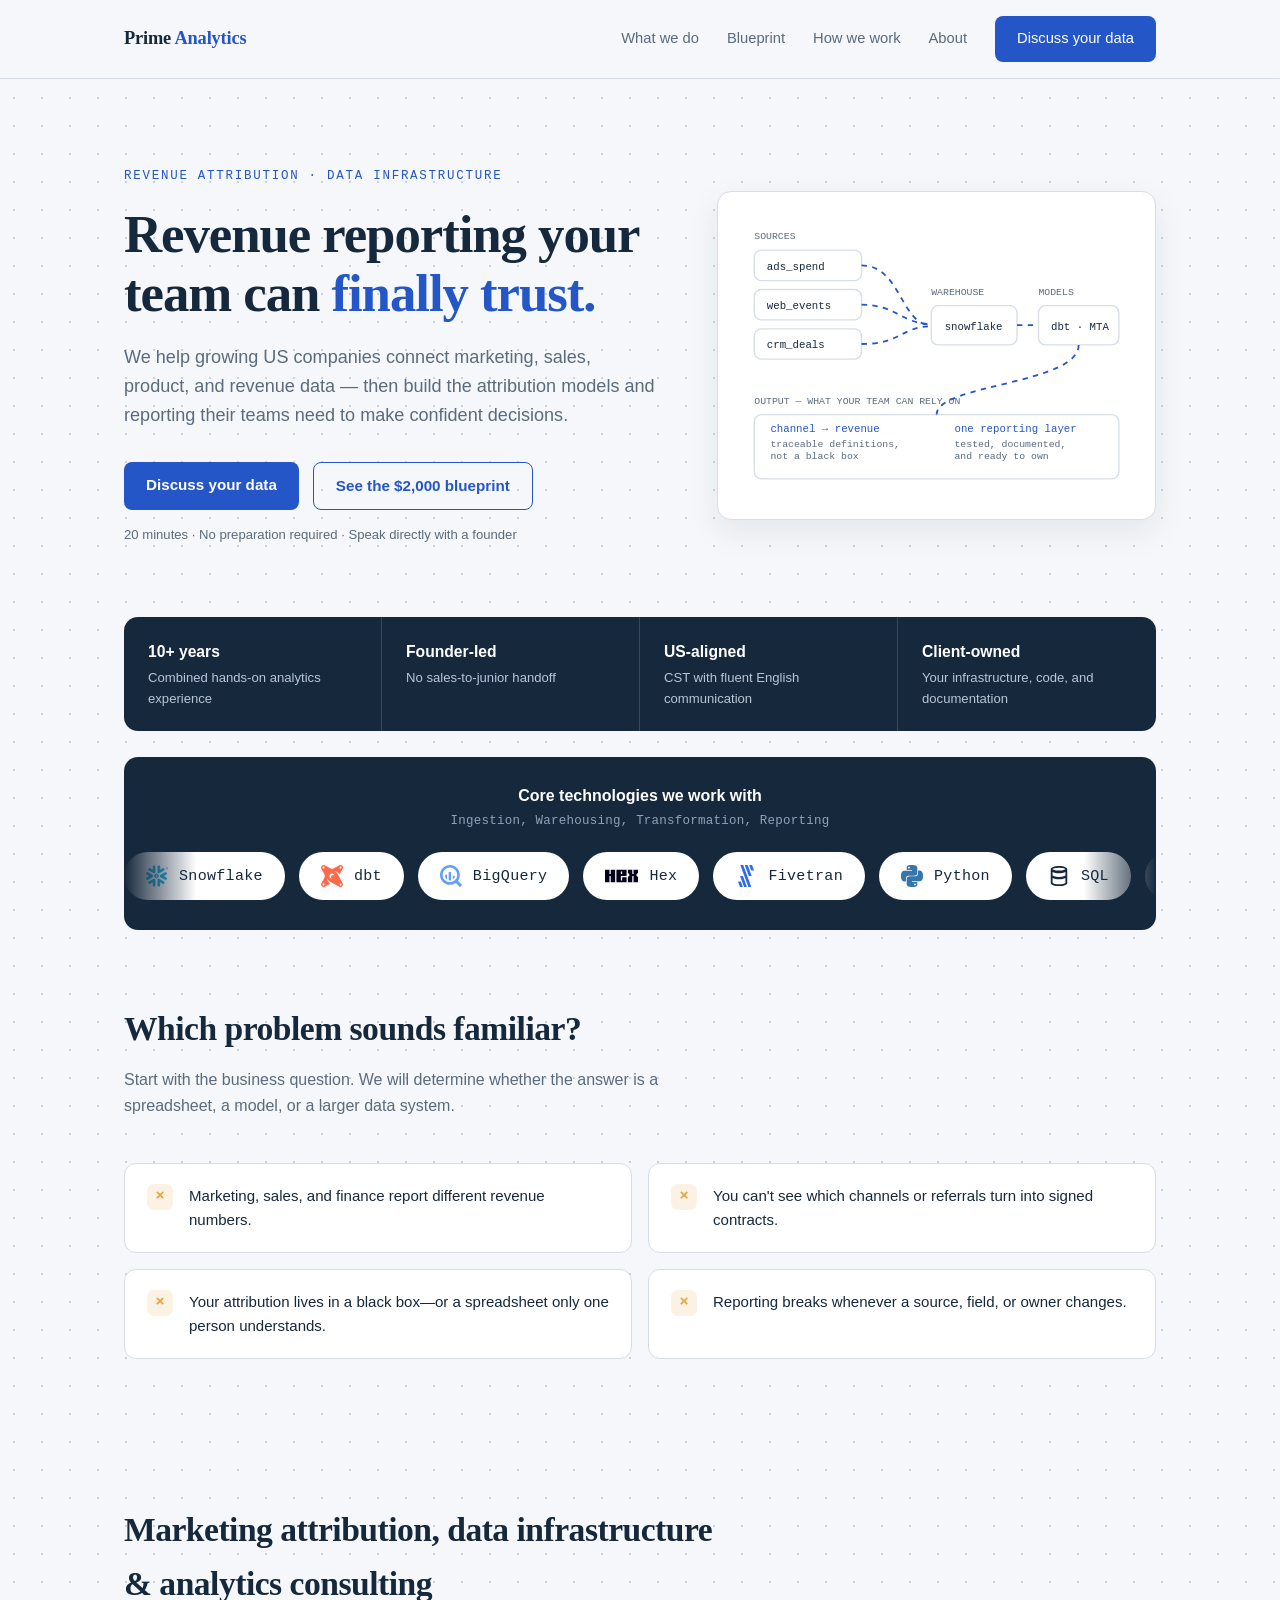
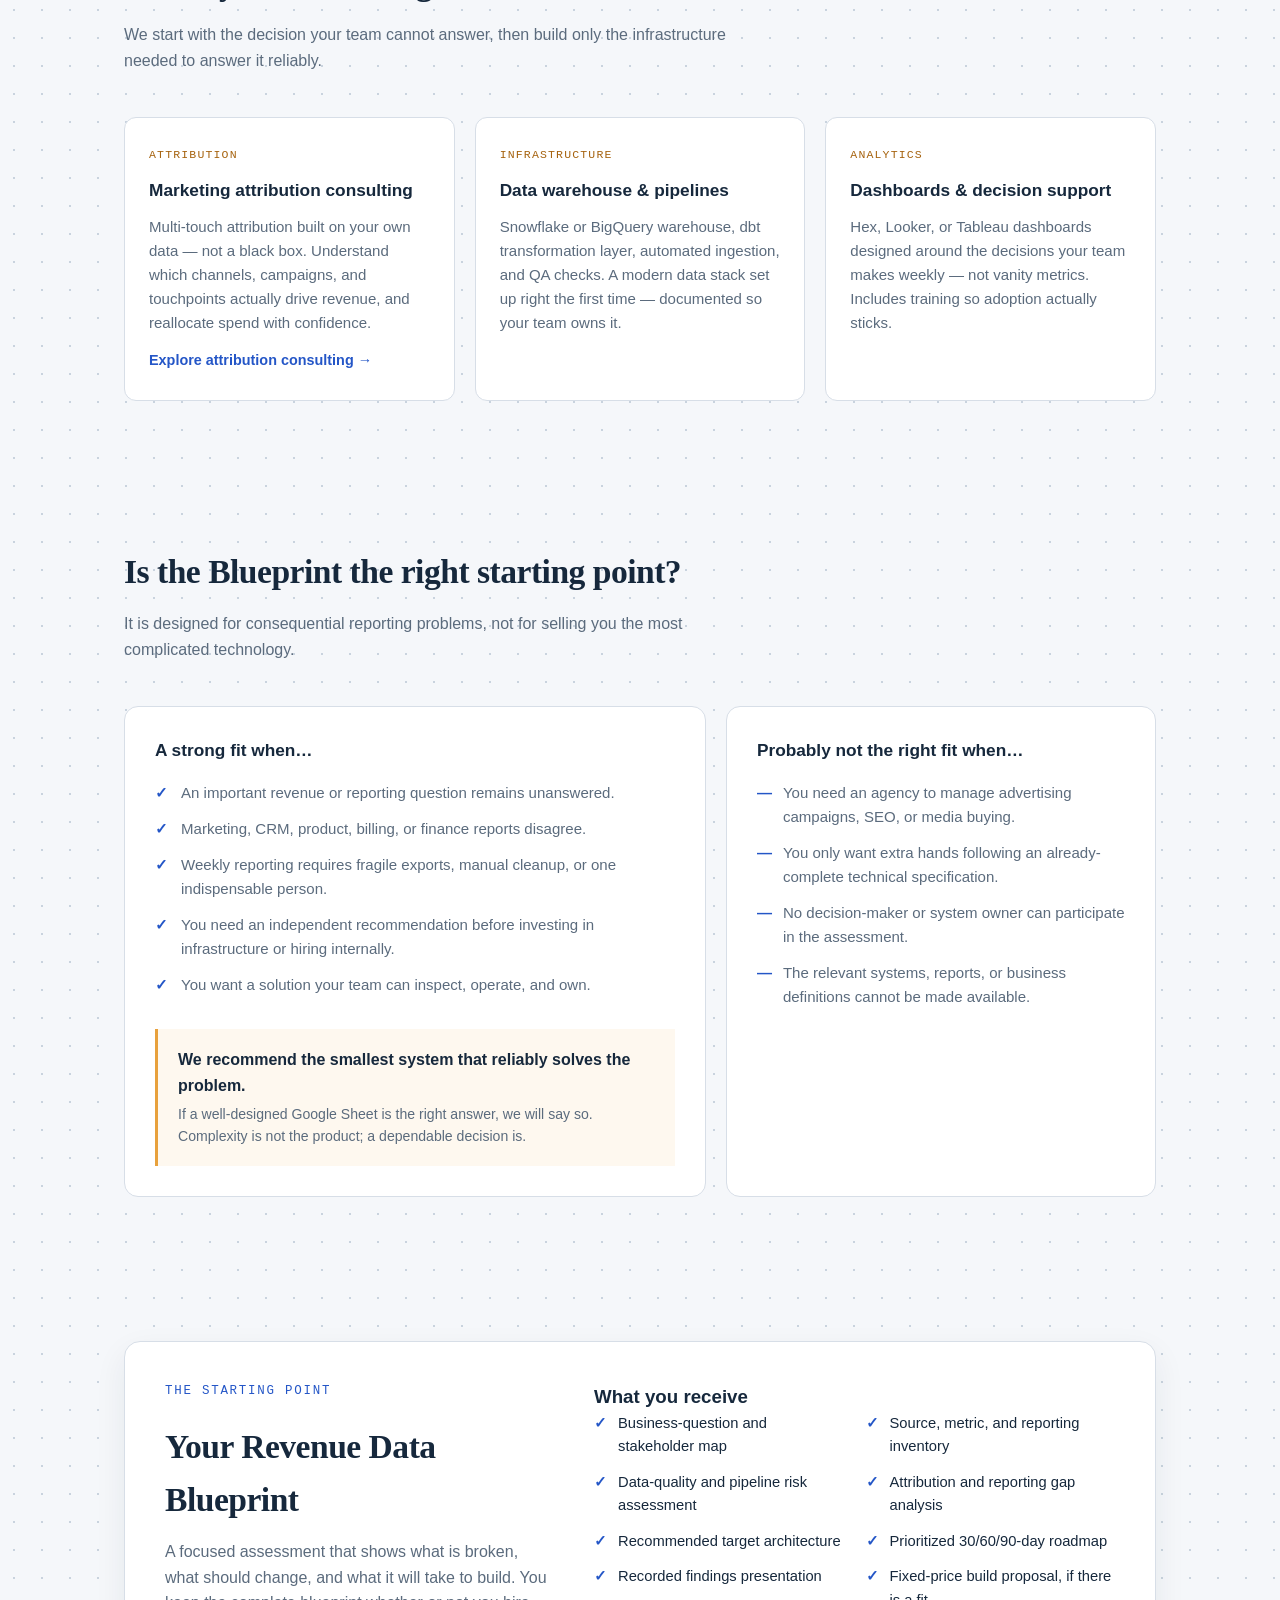
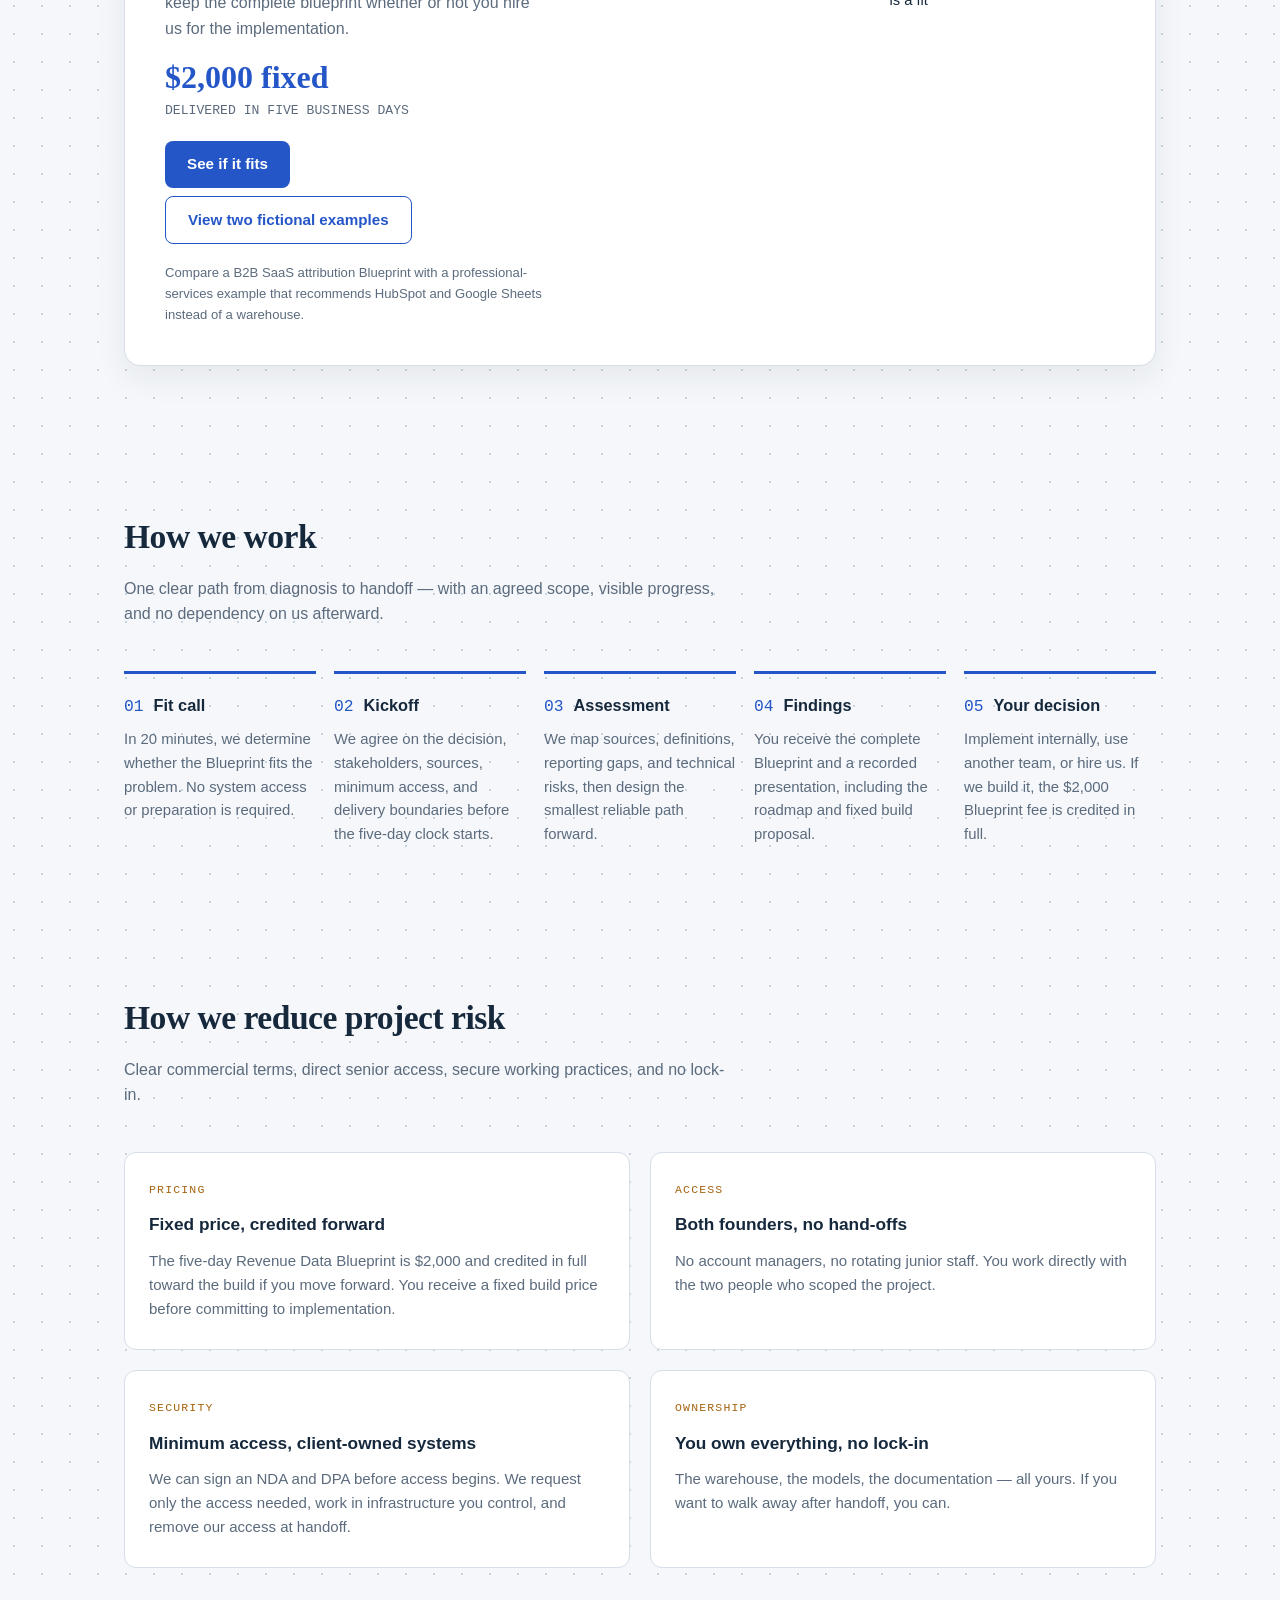
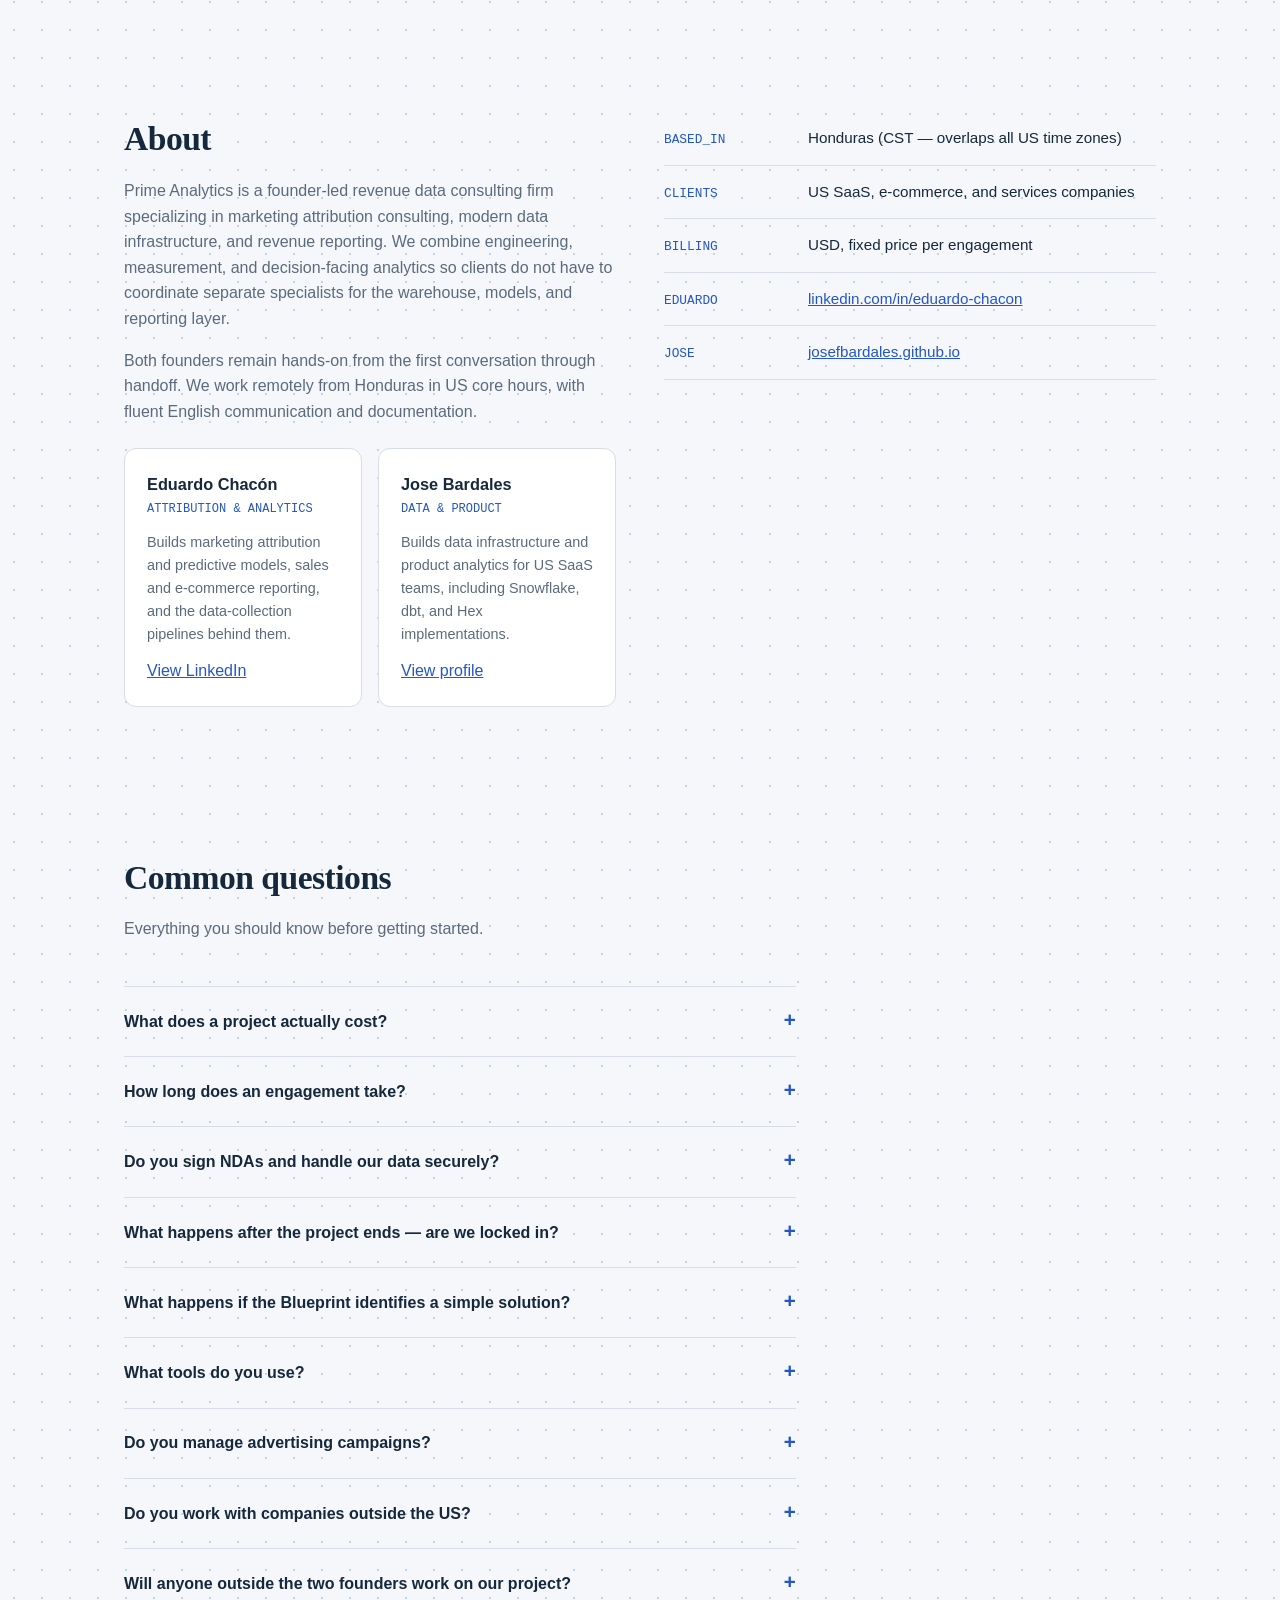
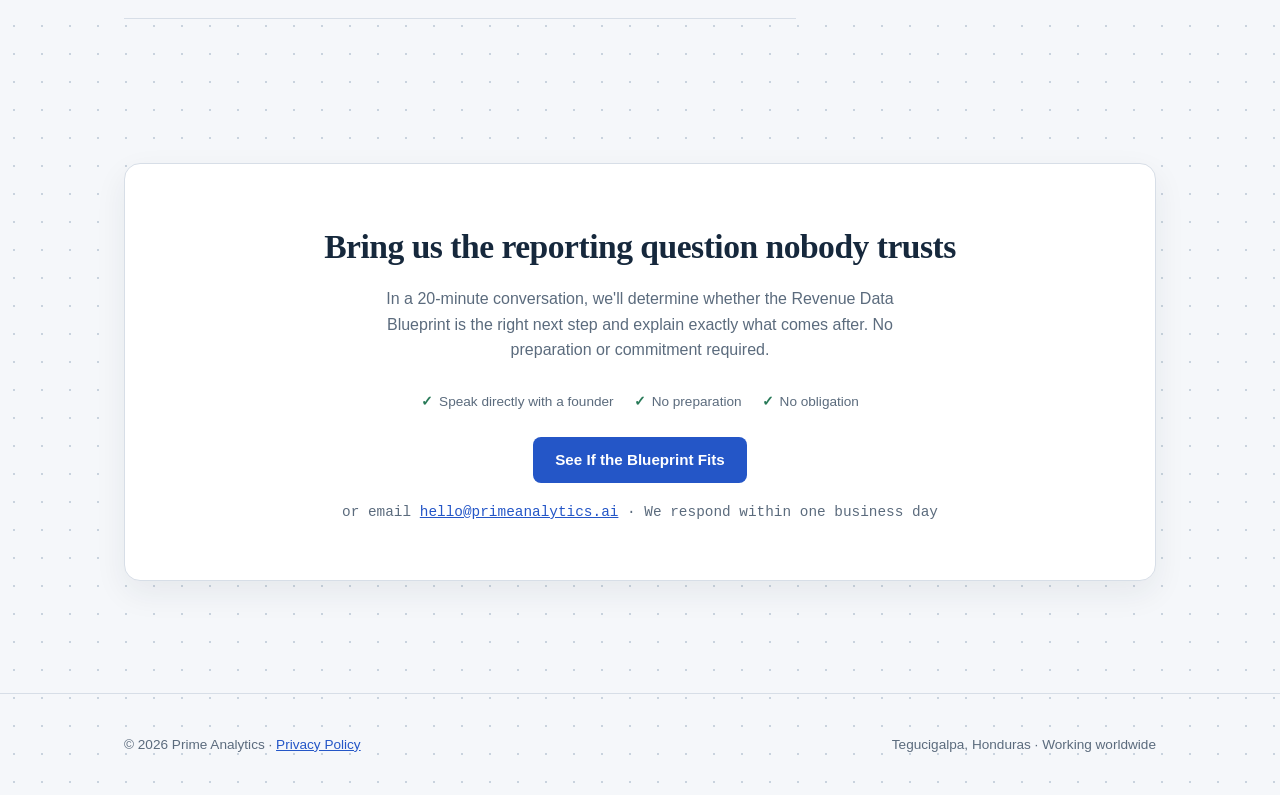
==== commit 1d992096: "Drop Sigma from the stack in favour of Hex Sigma is no longer named anywhere on the site. Five of th" ====
--- a/website/index.html
+++ b/website/index.html
@@ -77,7 +77,7 @@
     {
       "@type": "Question",
       "name": "What tools do you use?",
-      "acceptedAnswer": { "@type": "Answer", "text": "We work with Snowflake or BigQuery for the warehouse, dbt for transformation, and Sigma, Hex, Looker, or Tableau for reporting. Every recommendation is based on your business, existing systems, and internal capabilities — not a predefined technology stack." }
+      "acceptedAnswer": { "@type": "Answer", "text": "We work with Snowflake or BigQuery for the warehouse, dbt for transformation, and Hex, Looker, or Tableau for reporting. Every recommendation is based on your business, existing systems, and internal capabilities — not a predefined technology stack." }
     },
     {
       "@type": "Question",
@@ -317,7 +317,7 @@
 @keyframes ti-scroll{from{transform:translateX(0)}to{transform:translateX(-100%)}}
 /* Chips are white rather than the translucent dark used elsewhere on this panel,
    because the marks carry their own brand colours and several of those are very
-   dark — Sigma #070707, Hex #01011B, Python #3776AB all disappear against navy. */
+   dark — Hex #01011B and Python #3776AB both disappear against navy. */
 .techbar .tool{
   display:inline-flex;align-items:center;gap:11px;white-space:nowrap;
   font-family:'IBM Plex Mono',monospace;color:var(--ink);font-size:.94rem;
@@ -328,14 +328,13 @@
 .techbar .tool svg{width:22px;height:22px;fill:currentColor;color:inherit;flex-shrink:0}
 .techbar .tool svg.wide{width:33px}
 
-/* Official brand hexes. Four are not from the Simple Icons dataset: Fivetran comes
-   from its own wordmark SVG, Sigma is what Sigma's site renders its nav mark in,
-   Hex is the navy from its favicon (the pink is unusable on white), and SQL is not
-   a product and has no brand colour, so it falls back to the site ink. */
+/* Official brand hexes. Three are not from the Simple Icons dataset: Fivetran comes
+   from its own wordmark SVG, Hex is the navy from its favicon (the pink is unusable
+   on white), and SQL is not a product and has no brand colour, so it falls back to
+   the site ink. */
 .techbar .tool[data-brand="snowflake"] svg{color:#29B5E8}
 .techbar .tool[data-brand="dbt"]       svg{color:#FF694B}
 .techbar .tool[data-brand="bigquery"]  svg{color:#669DF6}
-.techbar .tool[data-brand="sigma"]     svg{color:#070707}
 .techbar .tool[data-brand="hex"]       svg{color:#01011B}
 .techbar .tool[data-brand="fivetran"]  svg{color:#306BEA}
 .techbar .tool[data-brand="python"]    svg{color:#3776AB}
@@ -513,7 +512,6 @@
   <symbol id="ti-ga4" viewBox="0 0 24 24"><path d="M22.84 2.9982v17.9987c.0086 1.6473-1.3197 2.9897-2.967 2.9984a2.9808 2.9808 0 01-.3677-.0208c-1.528-.226-2.6477-1.5558-2.6105-3.1V3.1204c-.0369-1.5458 1.0856-2.8762 2.6157-3.1 1.6361-.1915 3.1178.9796 3.3093 2.6158.014.1201.0208.241.0202.3619zM4.1326 18.0548c-1.6417 0-2.9726 1.331-2.9726 2.9726C1.16 22.6691 2.4909 24 4.1326 24s2.9726-1.3309 2.9726-2.9726-1.331-2.9726-2.9726-2.9726zm7.8728-9.0098c-.0171 0-.0342 0-.0513.0003-1.6495.0904-2.9293 1.474-2.891 3.1256v7.9846c0 2.167.9535 3.4825 2.3505 3.763 1.6118.3266 3.1832-.7152 3.5098-2.327.04-.1974.06-.3983.0593-.5998v-8.9585c.003-1.6474-1.33-2.9852-2.9773-2.9882z"/></symbol>
   <symbol id="ti-looker" viewBox="0 0 24 24"><path d="M11.9475 0c-1.1598.0021-2.0982.944-2.096 2.1038a2.1 2.1 0 00.356 1.166l.895-.8959a.884.884 0 11.565.564l-.895.895c.9593.6478 2.2621.3953 2.91-.564.6478-.9593.3953-2.262-.564-2.91A2.096 2.096 0 0011.9475 0zm-.835 6.1128a3.2629 3.2629 0 00-.653-1.965l-1.164 1.162a1.667 1.667 0 01-.318 2.012l.632 1.5449a3.2819 3.2819 0 001.503-2.754zm-3.2499 1.666h-.03c-.9217.0009-1.6697-.7455-1.6707-1.6673-.001-.9217.7454-1.6697 1.6672-1.6707a1.669 1.669 0 01.9195.275l1.152-1.152c-1.4069-1.141-3.4724-.9257-4.6135.4811s-.9257 3.4723.481 4.6135a3.2799 3.2799 0 002.7275.6652l-.633-1.5439v-.001zm4.1279 1.3359c-.728 0-1.452.106-2.15.315l.922 2.2519c2.6872-.6819 5.4184.9438 6.1002 3.631.6818 2.6873-.9439 5.4184-3.6311 6.1002s-5.4184-.9439-6.1002-3.631c-.5682-2.2394.4655-4.5774 2.5041-5.6643l-.91-2.2449c-3.6908 1.808-5.2173 6.2657-3.4093 9.9567l.0005.001c1.808 3.6909 6.2657 5.2173 9.9567 3.4093l.001-.0005c3.6913-1.8071 5.2187-6.2645 3.4116-9.9558a7.4417 7.4417 0 00-6.6865-4.1696h-.008l-.001.001z"/></symbol>
   <symbol id="ti-tableau" viewBox="0 0 24 24"><path d="M11.654.174V2.377H9.682v.58h1.972V5.16h.696V2.957h1.97v-.58h-1.97V.174h-.348zm6.03 2.262l-.002 1.623v1.623h-2.957v.927h2.957v3.188H18.725l.011-1.582.02-1.576 1.465-.02 1.46-.01v-.927H18.728V2.436h-.522zm-12.407.06V5.686H2.291v.925H5.277V9.801h.985V6.61h3.013v-.925H6.262V2.496H5.77zm6.086 5.27v3.593H8.06v1.188h3.304v3.596h1.28v-3.596H15.953v-1.188H12.643V7.766h-.637zm9.721 1.55v2.221h-2.012v.811h2.012v2.261h.887v-2.261H24v-.811h-2.029V9.317h-.422zm-19.111.131V11.621H0v.621H1.973v2.194H2.64v-2.194h2v-.62H2.609V9.446h-.318zm15.709 4.516v3.254h-3.016v.927h3.016v3.217h1.072v-3.216H21.74v-.928H18.754v-3.254h-.533zm-12.463.008v3.246H2.262v.928h2.957v3.189H6.32v-3.189h2.955v-.928H6.32V13.97h-.55zm6.316 4.578l.002 1.103v1.1H9.566v.812h1.971v2.262h.928l.012-1.119.017-1.143H14.463v-.812h-2V18.549h-.465z"/></symbol>
-  <symbol id="ti-sigma" viewBox="0 0 34.29 31.6"><path d="M14.4523 15.3524L0 0.833252L21.4587 7.77987L14.4523 15.3524Z"/><path d="M15.2997 16.1905L26.9131 30.6246L22.2956 8.60604L15.2997 16.1905Z"/><path d="M25.4971 30.751L9.08954 23.5399L19.6969 23.5435L25.4971 30.751Z"/><path d="M27.84 0.988769L22.4184 6.85587L17.1924 5.16107L27.84 0.988769Z"/><path d="M25.9213 4.64943L28.9927 1.49197L34.2844 4.80138L25.9213 4.64943Z"/></symbol>
   <symbol id="ti-fivetran" viewBox="0 0 22.83 31.76"><path d="M15.7849 15.8802H18.974C19.228 15.8855 19.4397 15.6831 19.445 15.429C19.4464 15.3642 19.4344 15.2993 19.4093 15.2398L13.9218 0.304356C13.8557 0.121749 13.6823 -0.00131267 13.4878 1.05676e-05H10.2869C10.0328 -0.00131267 9.82504 0.20379 9.82373 0.459175C9.82373 0.514751 9.83299 0.569005 9.85287 0.620611L15.339 15.5759C15.4065 15.7625 15.5865 15.8855 15.7849 15.8802Z"/><path d="M15.2091 31.7578H18.3981C18.6522 31.7591 18.8599 31.554 18.8613 31.2986C18.8613 31.243 18.852 31.1888 18.8321 31.1372L7.51712 0.304352C7.45095 0.121745 7.27763 6.36688e-06 7.08175 6.36688e-06H3.89673C3.64267 -0.00131687 3.43492 0.203786 3.43359 0.459171C3.43359 0.514747 3.44286 0.569 3.46271 0.620606L14.7751 31.4561C14.8426 31.6374 15.0159 31.7578 15.2091 31.7578Z"/><path d="M8.93076 31.7577H12.1198C12.3738 31.7696 12.5895 31.5724 12.6014 31.3183C12.6041 31.2561 12.5948 31.1953 12.5736 31.137L7.06761 16.1818C7.00144 15.9992 6.82813 15.8761 6.63361 15.8775H3.42872C3.17466 15.8841 2.97352 16.0958 2.98014 16.3499C2.98146 16.4015 2.99205 16.4531 3.01057 16.502L8.49676 31.4573C8.56424 31.6372 8.73756 31.7577 8.93076 31.7577Z"/><path d="M16.17 0.624583L18.7424 7.62057C18.8086 7.80314 18.9819 7.92623 19.1765 7.92491H22.3655C22.6195 7.92623 22.8273 7.72114 22.8286 7.46571C22.8286 7.41017 22.8194 7.35589 22.7995 7.30429L20.2271 0.304356C20.161 0.121749 19.9876 -0.00131267 19.7931 1.05676e-05H16.6041C16.35 -0.00131267 16.141 0.202466 16.1396 0.457852C16.1396 0.514751 16.1489 0.571651 16.17 0.624583Z"/><path d="M3.04742 31.7588H6.23646C6.49051 31.7601 6.69823 31.555 6.6996 31.2996C6.6996 31.244 6.69029 31.1898 6.67046 31.1382L4.08353 24.1237C4.01736 23.9411 3.84402 23.818 3.6495 23.8193H0.464458C0.210395 23.818 0.00132324 24.0218 0 24.2772C0 24.3341 0.00926269 24.391 0.0304346 24.4439L2.60282 31.4584C2.6703 31.6424 2.85026 31.7641 3.04742 31.7588Z"/></symbol>
   <symbol id="ti-hex" viewBox="20 86 240 92.31"><path fill-rule="evenodd" clip-rule="evenodd" d="M61.5382 86V118.184H52.3075V86H20V112.092V112.184V142.892V178.307H52.3075V132.154H61.5382V178.307H93.8456V86H61.5382ZM103.075 178.307H176.921V141.384H144.613V164.461H135.383V132.154H176.921V86H103.075V178.307ZM135.383 118.307V99.8461H144.613V118.307H135.383ZM227.693 118.307V86H260V109.077L246.154 125.23L260 141.384V178.307H227.693V132.03H218.462V178.307H186.154V141.384L200 125.23L186.154 109.077V86H218.462V118.307H227.693Z"/></symbol>
   <symbol id="ti-sql" viewBox="0 0 24 24"><path d="M12 1C7.03 1 3 2.57 3 4.5v15C3 21.43 7.03 23 12 23s9-1.57 9-3.5v-15C21 2.57 16.97 1 12 1zm0 2c4.42 0 7 1.27 7 1.5S16.42 6 12 6 5 4.73 5 4.5 7.58 3 12 3zM5 7.63c1.7.87 4.2 1.37 7 1.37s5.3-.5 7-1.37v3.87C19 11.73 16.42 13 12 13s-7-1.27-7-1.5V7.63zm0 6.5c1.7.87 4.2 1.37 7 1.37s5.3-.5 7-1.37v5.37c0 .23-2.58 1.5-7 1.5s-7-1.27-7-1.5v-5.37z"/></symbol>
@@ -530,7 +528,6 @@
           <span class="tool" data-brand="snowflake"><svg aria-hidden="true"><use href="#ti-snowflake"/></svg>Snowflake</span>
           <span class="tool" data-brand="dbt"><svg aria-hidden="true"><use href="#ti-dbt"/></svg>dbt</span>
           <span class="tool" data-brand="bigquery"><svg aria-hidden="true"><use href="#ti-bigquery"/></svg>BigQuery</span>
-          <span class="tool" data-brand="sigma"><svg aria-hidden="true"><use href="#ti-sigma"/></svg>Sigma</span>
           <span class="tool" data-brand="hex"><svg class="wide" aria-hidden="true"><use href="#ti-hex"/></svg>Hex</span>
           <span class="tool" data-brand="fivetran"><svg aria-hidden="true"><use href="#ti-fivetran"/></svg>Fivetran</span>
           <span class="tool" data-brand="python"><svg aria-hidden="true"><use href="#ti-python"/></svg>Python</span>
@@ -544,7 +541,6 @@
           <span class="tool" data-brand="snowflake"><svg aria-hidden="true"><use href="#ti-snowflake"/></svg>Snowflake</span>
           <span class="tool" data-brand="dbt"><svg aria-hidden="true"><use href="#ti-dbt"/></svg>dbt</span>
           <span class="tool" data-brand="bigquery"><svg aria-hidden="true"><use href="#ti-bigquery"/></svg>BigQuery</span>
-          <span class="tool" data-brand="sigma"><svg aria-hidden="true"><use href="#ti-sigma"/></svg>Sigma</span>
           <span class="tool" data-brand="hex"><svg class="wide" aria-hidden="true"><use href="#ti-hex"/></svg>Hex</span>
           <span class="tool" data-brand="fivetran"><svg aria-hidden="true"><use href="#ti-fivetran"/></svg>Fivetran</span>
           <span class="tool" data-brand="python"><svg aria-hidden="true"><use href="#ti-python"/></svg>Python</span>
@@ -607,7 +603,7 @@
       <div class="card">
         <span class="tag">Analytics</span>
         <h3>Dashboards &amp; decision support</h3>
-        <p>Sigma, Hex, Looker, or Tableau dashboards designed around the decisions your team makes weekly — not vanity metrics. Includes training so adoption actually sticks.</p>
+        <p>Hex, Looker, or Tableau dashboards designed around the decisions your team makes weekly — not vanity metrics. Includes training so adoption actually sticks.</p>
       </div>
     </div>
   </div>
@@ -755,7 +751,7 @@
         <article class="founder">
           <h3>Jose Bardales</h3>
           <div class="role">DATA &amp; PRODUCT</div>
-          <p>Builds data infrastructure and product analytics for US SaaS teams, including Snowflake, dbt, and Sigma implementations.</p>
+          <p>Builds data infrastructure and product analytics for US SaaS teams, including Snowflake, dbt, and Hex implementations.</p>
           <a href="https://josefbardales.github.io" target="_blank" rel="noopener">View profile</a>
         </article>
       </div>
@@ -799,7 +795,7 @@
       </details>
       <details>
         <summary>What tools do you use?</summary>
-        <p>We work with Snowflake or BigQuery for the warehouse, dbt for transformation, and Sigma, Hex, Looker, or Tableau for reporting. Every recommendation is based on your business, existing systems, and internal capabilities — not a predefined technology stack.</p>
+        <p>We work with Snowflake or BigQuery for the warehouse, dbt for transformation, and Hex, Looker, or Tableau for reporting. Every recommendation is based on your business, existing systems, and internal capabilities — not a predefined technology stack.</p>
       </details>
       <details>
         <summary>Do you manage advertising campaigns?</summary>
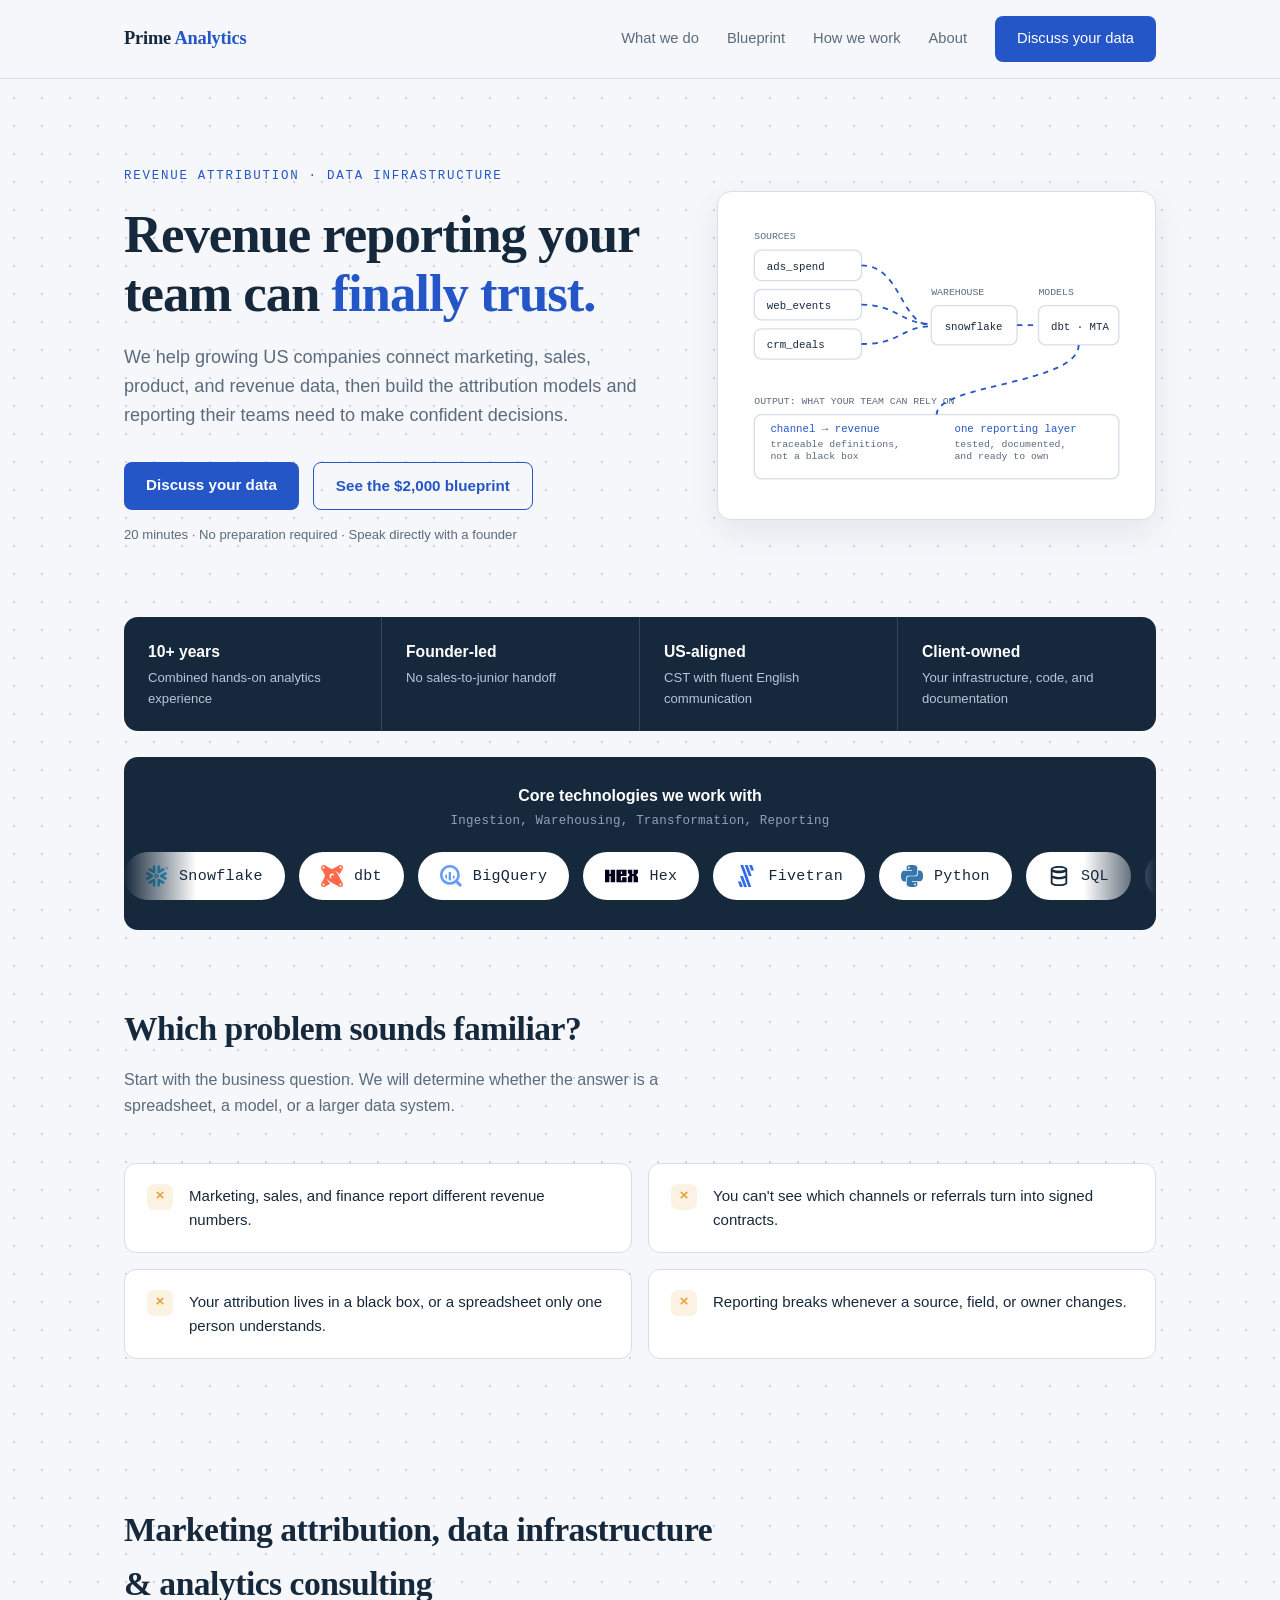
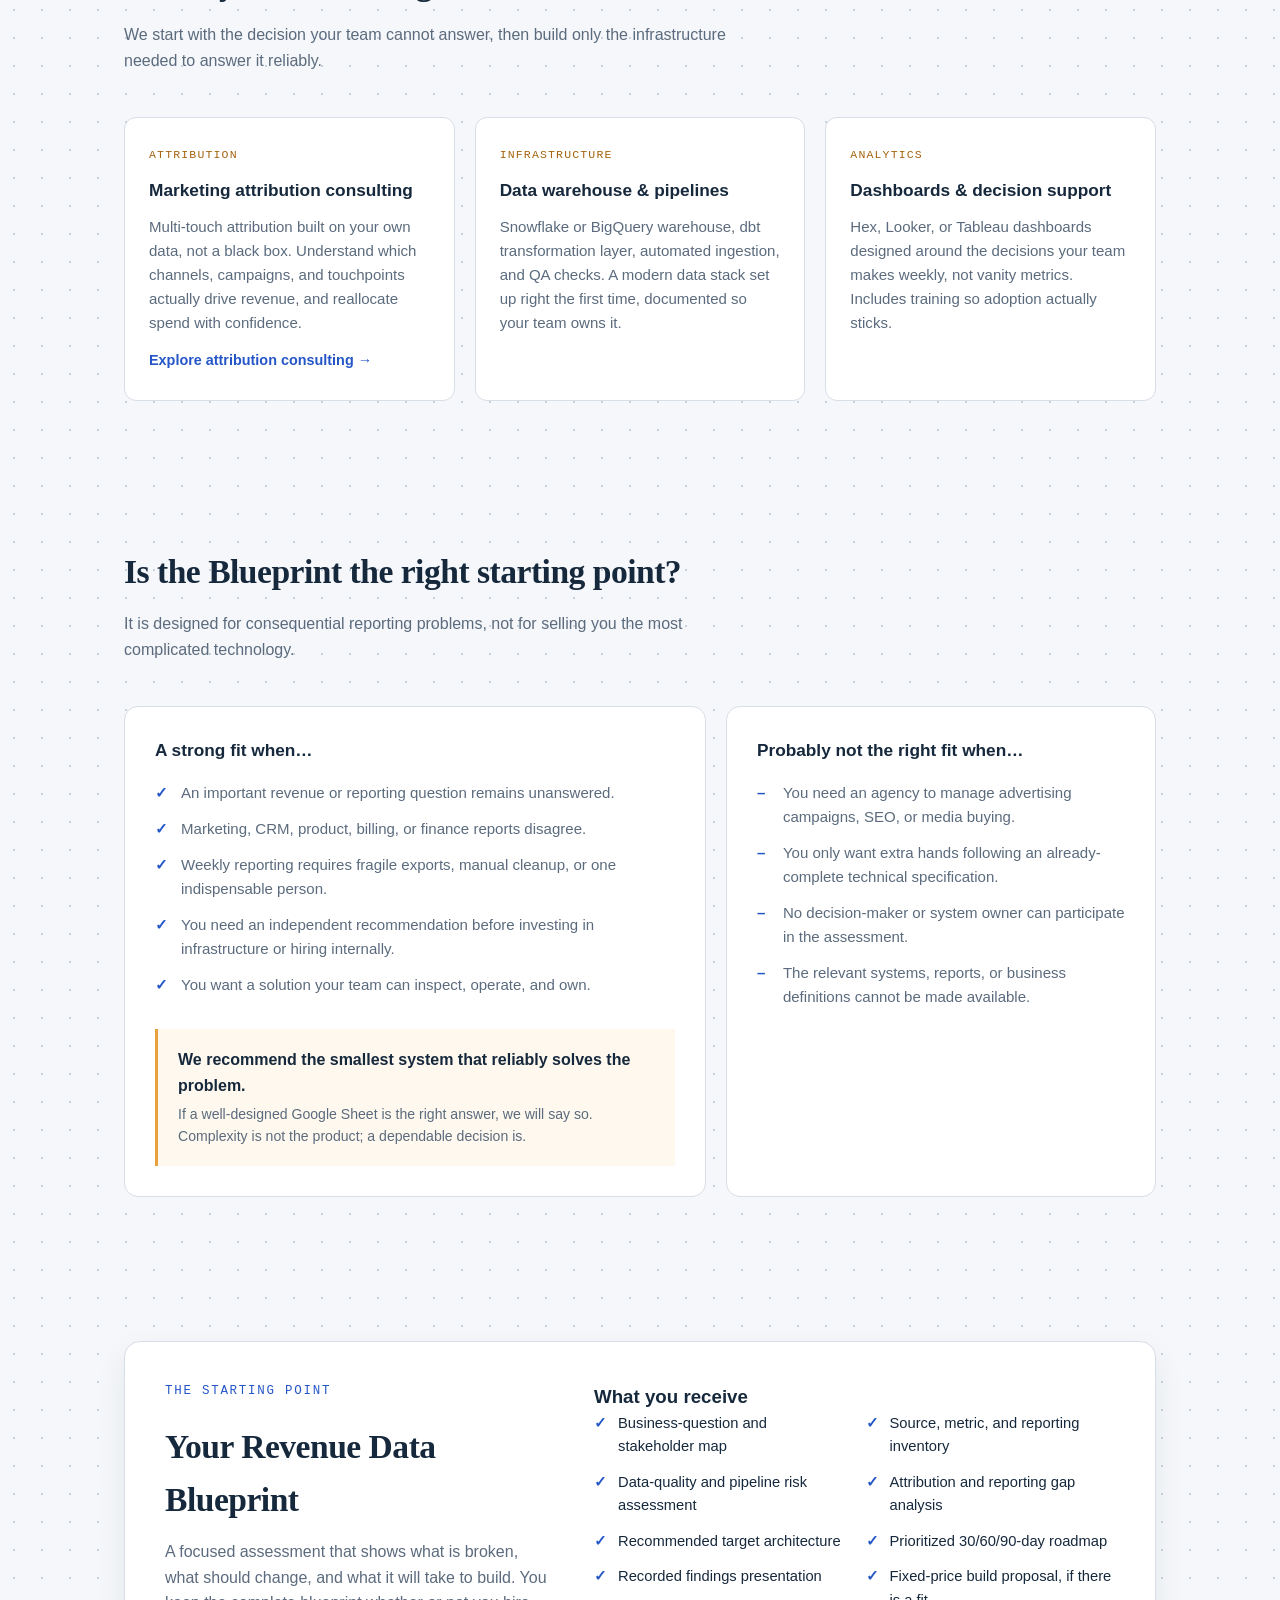
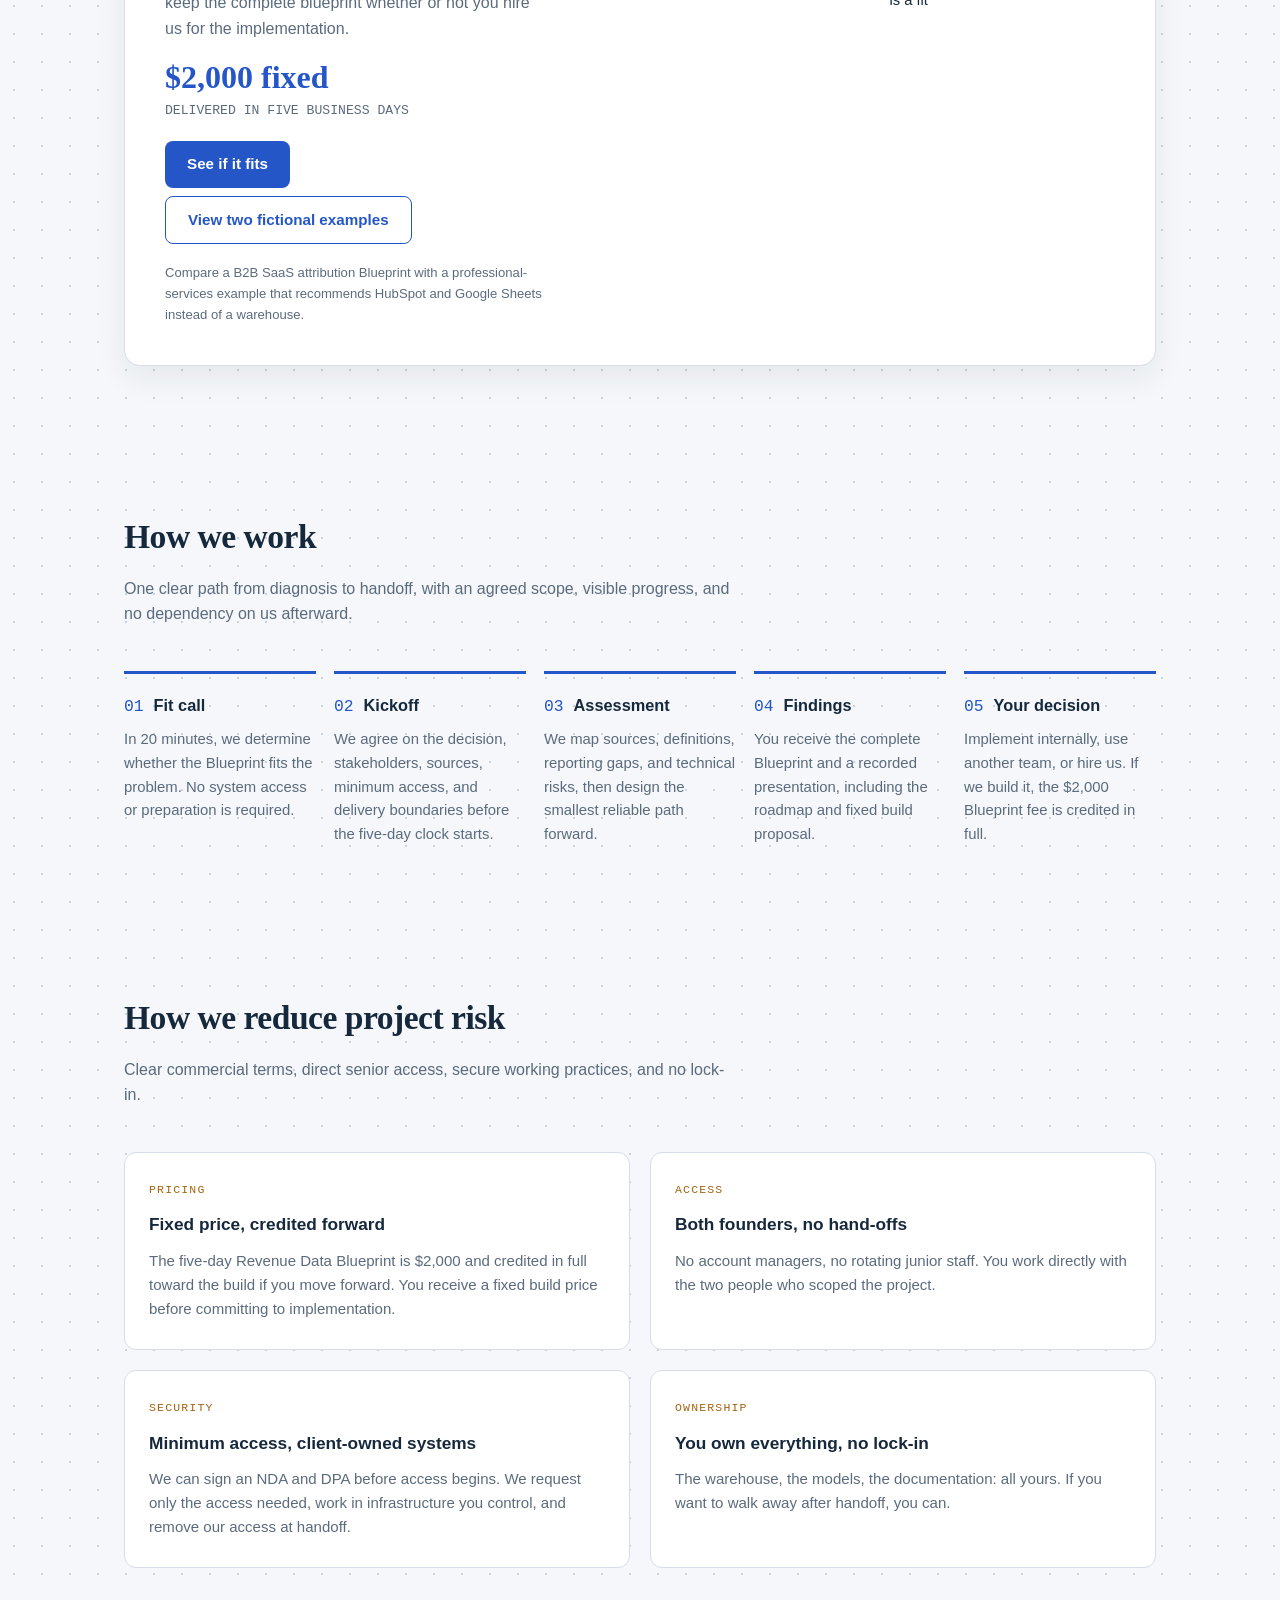
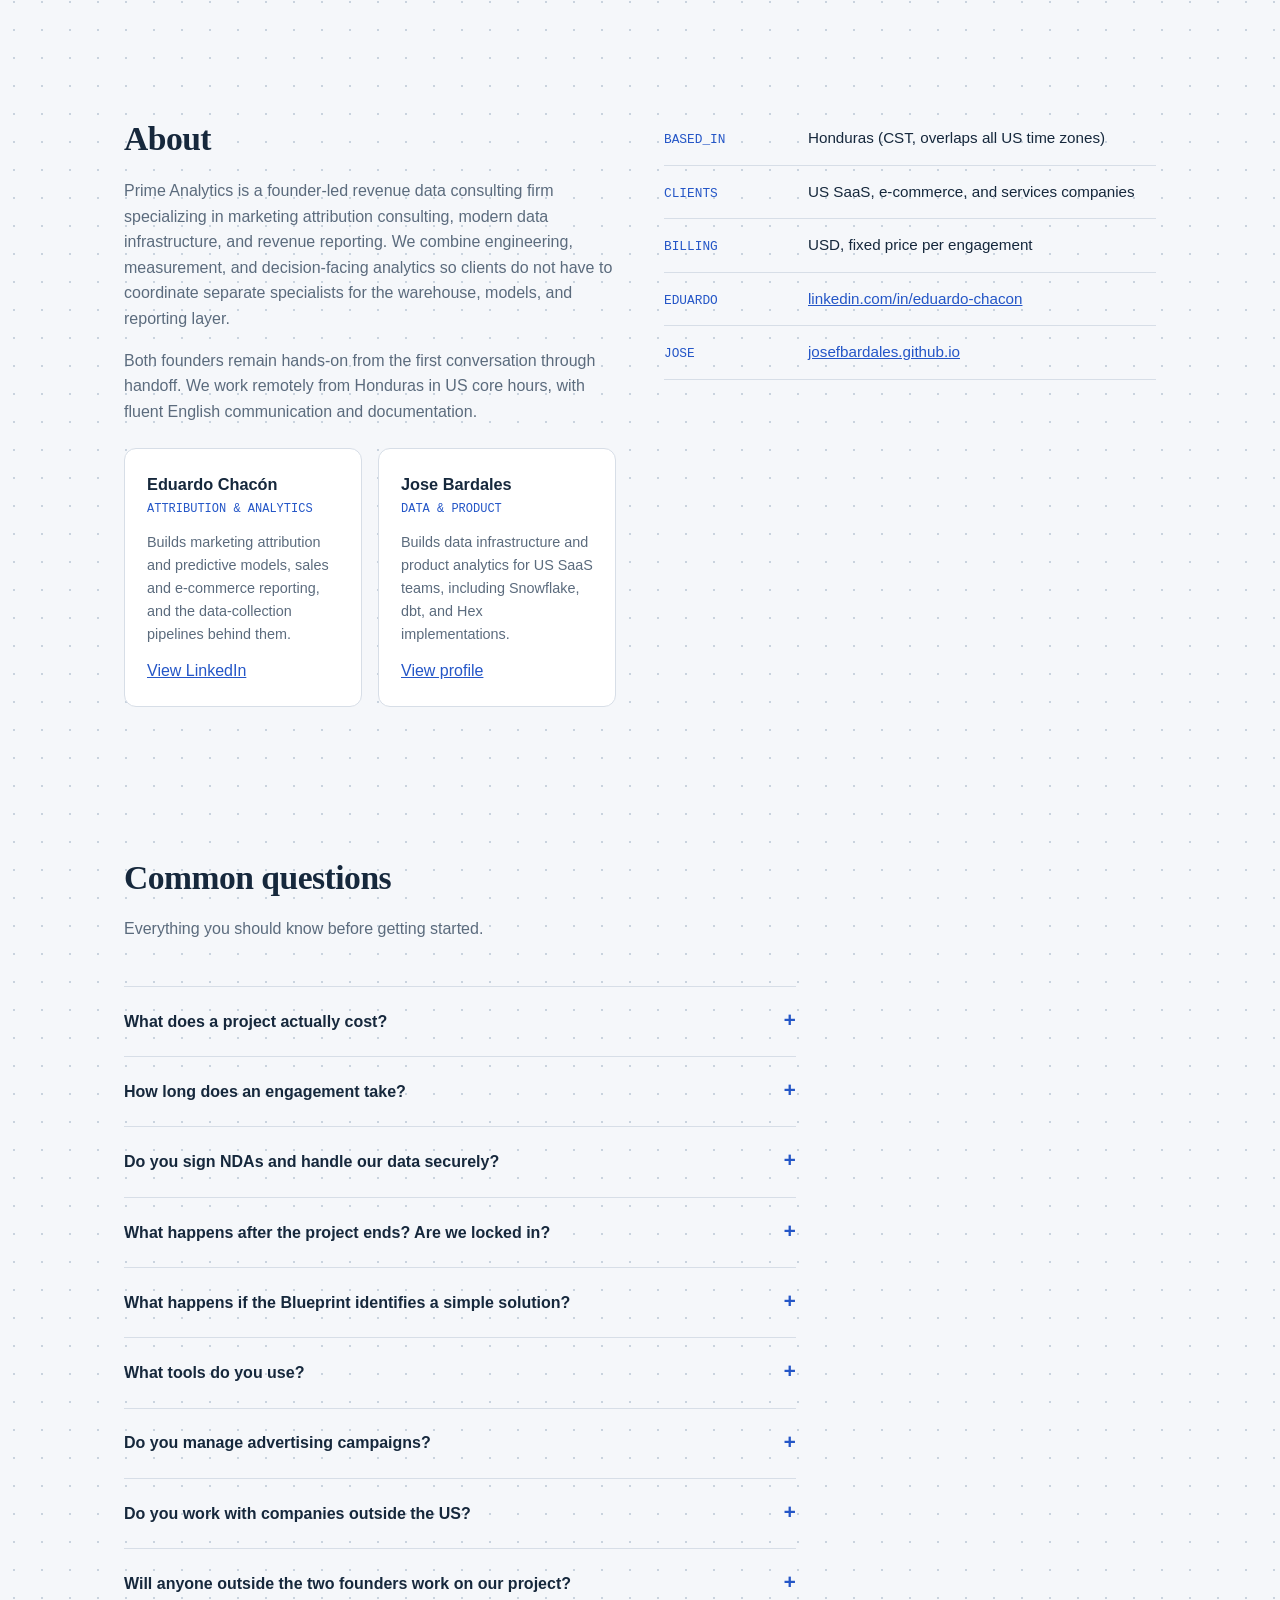
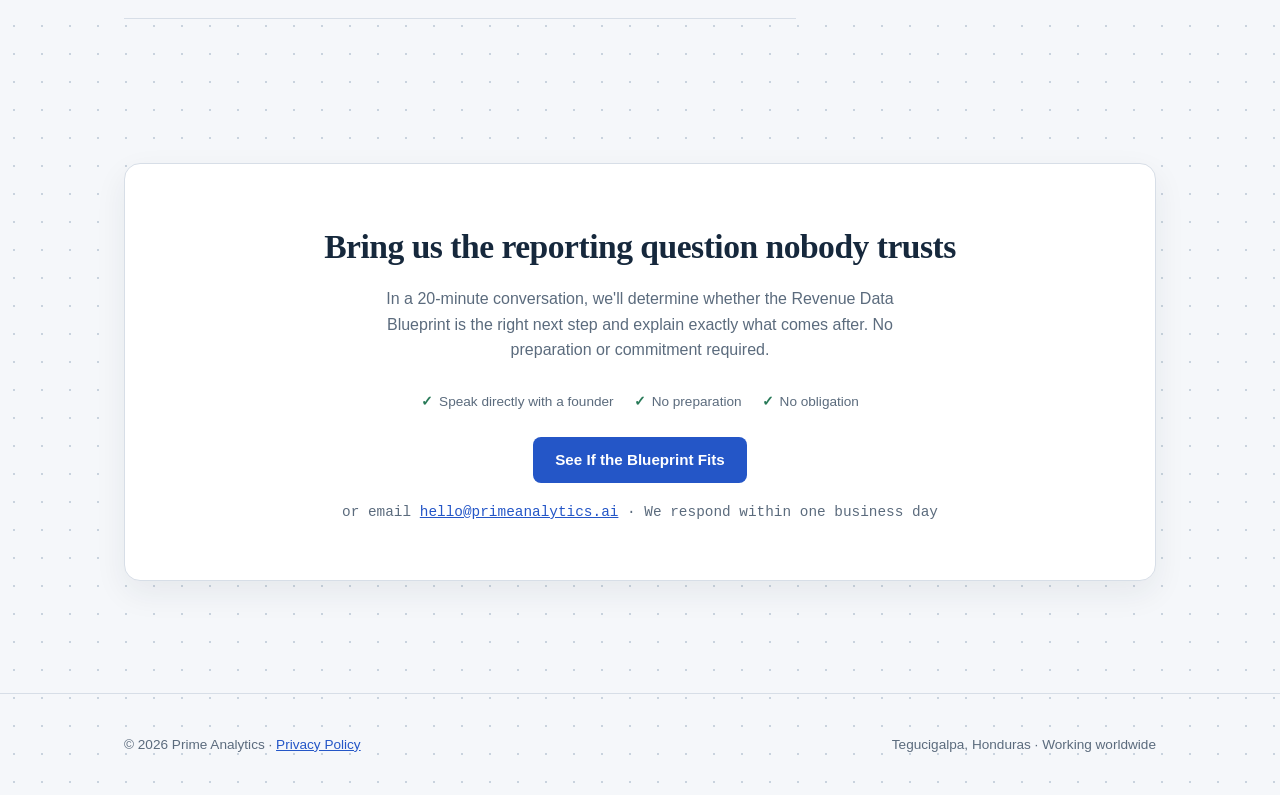
==== commit 7ecf9fd5: "Remove every em dash from the repo All 73 occurrences across 10 files, rewritten rather than deleted" ====
--- a/website/index.html
+++ b/website/index.html
@@ -17,14 +17,14 @@
 <meta property="og:title" content="Revenue Data Consulting & Attribution | Prime Analytics">
 <meta property="og:description" content="Connect marketing, sales, product, and revenue data. Start with a fixed-price Revenue Data Blueprint delivered in five business days.">
 <meta property="og:image" content="https://primeanalytics.ai/og-image.png">
-<meta property="og:image:alt" content="Prime Analytics — revenue attribution and data infrastructure">
+<meta property="og:image:alt" content="Prime Analytics: revenue attribution and data infrastructure">
 <meta property="og:image:width" content="1200">
 <meta property="og:image:height" content="630">
 <meta name="twitter:card" content="summary_large_image">
 <meta name="twitter:title" content="Revenue Data Consulting & Attribution | Prime Analytics">
 <meta name="twitter:description" content="Connect marketing, sales, product, and revenue data. Start with a fixed-price Revenue Data Blueprint delivered in five business days.">
 <meta name="twitter:image" content="https://primeanalytics.ai/og-image.png">
-<meta name="twitter:image:alt" content="Prime Analytics — revenue attribution and data infrastructure">
+<meta name="twitter:image:alt" content="Prime Analytics: revenue attribution and data infrastructure">
 
 <script type="application/ld+json">
 {
@@ -66,18 +66,18 @@
     },
     {
       "@type": "Question",
-      "name": "What happens after the project ends — are we locked in?",
-      "acceptedAnswer": { "@type": "Answer", "text": "No. You own the warehouse, models, pipelines, dashboards, and documentation we build. Your team can operate everything independently after handoff. If you want continued support, enhancements, or new reporting initiatives, we're happy to stay involved — but you'll never be locked in." }
+      "name": "What happens after the project ends? Are we locked in?",
+      "acceptedAnswer": { "@type": "Answer", "text": "No. You own the warehouse, models, pipelines, dashboards, and documentation we build. Your team can operate everything independently after handoff. If you want continued support, enhancements, or new reporting initiatives, we're happy to stay involved, but you'll never be locked in." }
     },
     {
       "@type": "Question",
       "name": "What happens if the Blueprint identifies a simple solution?",
-      "acceptedAnswer": { "@type": "Answer", "text": "We'll recommend the smallest solution that reliably answers your business question. If that means a spreadsheet, a dashboard, or a lightweight reporting process instead of a full data platform, that's exactly what we'll recommend. Our goal is dependable decision-making — not unnecessary complexity." }
+      "acceptedAnswer": { "@type": "Answer", "text": "We'll recommend the smallest solution that reliably answers your business question. If that means a spreadsheet, a dashboard, or a lightweight reporting process instead of a full data platform, that's exactly what we'll recommend. Our goal is dependable decision-making, not unnecessary complexity." }
     },
     {
       "@type": "Question",
       "name": "What tools do you use?",
-      "acceptedAnswer": { "@type": "Answer", "text": "We work with Snowflake or BigQuery for the warehouse, dbt for transformation, and Hex, Looker, or Tableau for reporting. Every recommendation is based on your business, existing systems, and internal capabilities — not a predefined technology stack." }
+      "acceptedAnswer": { "@type": "Answer", "text": "We work with Snowflake or BigQuery for the warehouse, dbt for transformation, and Hex, Looker, or Tableau for reporting. Every recommendation is based on your business, existing systems, and internal capabilities, not a predefined technology stack." }
     },
     {
       "@type": "Question",
@@ -228,7 +228,7 @@
 .fit-list li{position:relative;padding:0 0 12px 26px;color:var(--muted);font-size:.94rem}
 .fit-list li::before{position:absolute;left:0;color:var(--cobalt);font-weight:600}
 .fit-list.yes li::before{content:'✓'}
-.fit-list.no li::before{content:'—'}
+.fit-list.no li::before{content:'–'}
 .principle{
   margin-top:20px;padding:18px 20px;border-left:3px solid var(--amber);
   background:rgba(232,161,60,.08);font-weight:600;
@@ -317,7 +317,7 @@
 @keyframes ti-scroll{from{transform:translateX(0)}to{transform:translateX(-100%)}}
 /* Chips are white rather than the translucent dark used elsewhere on this panel,
    because the marks carry their own brand colours and several of those are very
-   dark — Hex #01011B and Python #3776AB both disappear against navy. */
+   dark: Hex #01011B and Python #3776AB both disappear against navy. */
 .techbar .tool{
   display:inline-flex;align-items:center;gap:11px;white-space:nowrap;
   font-family:'IBM Plex Mono',monospace;color:var(--ink);font-size:.94rem;
@@ -435,7 +435,7 @@
     <div>
       <div class="eyebrow">Revenue attribution · Data infrastructure</div>
       <h1>Revenue reporting your team can <em>finally trust.</em></h1>
-      <p class="lede">We help growing US companies connect marketing, sales, product, and revenue data — then build the attribution models and reporting their teams need to make confident decisions.</p>
+      <p class="lede">We help growing US companies connect marketing, sales, product, and revenue data, then build the attribution models and reporting their teams need to make confident decisions.</p>
       <div class="hero-ctas">
         <a class="btn" data-event="calendly_click" href="https://calendly.com/eduardo-primeanalytics/20min" target="_blank" rel="noopener">Discuss your data</a>
         <a class="btn ghost" href="#blueprint">See the $2,000 blueprint</a>
@@ -473,7 +473,7 @@
         <text x="348" y="125" class="sc-node-title">dbt · MTA</text>
 
         <!-- Output metrics -->
-        <text x="16" y="208" class="sc-label">OUTPUT — WHAT YOUR TEAM CAN RELY ON</text>
+        <text x="16" y="208" class="sc-label">OUTPUT: WHAT YOUR TEAM CAN RELY ON</text>
         <rect x="16" y="220" width="408" height="72" rx="8" class="sc-node"/>
         <text x="34" y="240" class="sc-metric">channel → revenue</text>
         <text x="34" y="256" class="sc-label">
@@ -572,7 +572,7 @@
       </div>
       <div class="pain">
         <span class="x">×</span>
-        <p>Your attribution lives in a black box—or a spreadsheet only one person understands.</p>
+        <p>Your attribution lives in a black box, or a spreadsheet only one person understands.</p>
       </div>
       <div class="pain">
         <span class="x">×</span>
@@ -592,18 +592,18 @@
       <div class="card">
         <span class="tag">Attribution</span>
         <h3>Marketing attribution consulting</h3>
-        <p>Multi-touch attribution built on your own data — not a black box. Understand which channels, campaigns, and touchpoints actually drive revenue, and reallocate spend with confidence.</p>
+        <p>Multi-touch attribution built on your own data, not a black box. Understand which channels, campaigns, and touchpoints actually drive revenue, and reallocate spend with confidence.</p>
         <a data-event="attribution_landing_click" href="/marketing-attribution-consulting">Explore attribution consulting →</a>
       </div>
       <div class="card">
         <span class="tag">Infrastructure</span>
         <h3>Data warehouse &amp; pipelines</h3>
-        <p>Snowflake or BigQuery warehouse, dbt transformation layer, automated ingestion, and QA checks. A modern data stack set up right the first time — documented so your team owns it.</p>
+        <p>Snowflake or BigQuery warehouse, dbt transformation layer, automated ingestion, and QA checks. A modern data stack set up right the first time, documented so your team owns it.</p>
       </div>
       <div class="card">
         <span class="tag">Analytics</span>
         <h3>Dashboards &amp; decision support</h3>
-        <p>Hex, Looker, or Tableau dashboards designed around the decisions your team makes weekly — not vanity metrics. Includes training so adoption actually sticks.</p>
+        <p>Hex, Looker, or Tableau dashboards designed around the decisions your team makes weekly, not vanity metrics. Includes training so adoption actually sticks.</p>
       </div>
     </div>
   </div>
@@ -677,7 +677,7 @@
   <div class="wrap">
     <div class="sec-head">
       <h2>How we work</h2>
-      <p>One clear path from diagnosis to handoff — with an agreed scope, visible progress, and no dependency on us afterward.</p>
+      <p>One clear path from diagnosis to handoff, with an agreed scope, visible progress, and no dependency on us afterward.</p>
     </div>
     <div class="steps">
       <div class="step">
@@ -729,7 +729,7 @@
       <div class="card">
         <span class="tag">Ownership</span>
         <h3>You own everything, no lock-in</h3>
-        <p>The warehouse, the models, the documentation — all yours. If you want to walk away after handoff, you can.</p>
+        <p>The warehouse, the models, the documentation: all yours. If you want to walk away after handoff, you can.</p>
       </div>
     </div>
   </div>
@@ -757,7 +757,7 @@
       </div>
     </div>
     <div>
-      <div class="fact"><span class="k">BASED_IN</span><span class="v">Honduras (CST — overlaps all US time zones)</span></div>
+      <div class="fact"><span class="k">BASED_IN</span><span class="v">Honduras (CST, overlaps all US time zones)</span></div>
       <div class="fact"><span class="k">CLIENTS</span><span class="v">US SaaS, e-commerce, and services companies</span></div>
       <div class="fact"><span class="k">BILLING</span><span class="v">USD, fixed price per engagement</span></div>
       <div class="fact"><span class="k">EDUARDO</span><span class="v"><a href="https://www.linkedin.com/in/eduardo-chacon/" target="_blank" rel="noopener">linkedin.com/in/eduardo-chacon</a></span></div>
@@ -786,16 +786,16 @@
         <p>Yes. We sign NDAs and data processing agreements before access is provided, when required. We work in infrastructure you control, request only the access needed to complete the project, and remove our access at handoff. See our <a href="/privacy">privacy policy</a> for how we handle data on this site.</p>
       </details>
       <details>
-        <summary>What happens after the project ends — are we locked in?</summary>
-        <p>No. You own the warehouse, models, pipelines, dashboards, and documentation we build. Your team can operate everything independently after handoff. If you want continued support, enhancements, or new reporting initiatives, we're happy to stay involved — but you'll never be locked in.</p>
+        <summary>What happens after the project ends? Are we locked in?</summary>
+        <p>No. You own the warehouse, models, pipelines, dashboards, and documentation we build. Your team can operate everything independently after handoff. If you want continued support, enhancements, or new reporting initiatives, we're happy to stay involved, but you'll never be locked in.</p>
       </details>
       <details>
         <summary>What happens if the Blueprint identifies a simple solution?</summary>
-        <p>We'll recommend the smallest solution that reliably answers your business question. If that means a spreadsheet, a dashboard, or a lightweight reporting process instead of a full data platform, that's exactly what we'll recommend. Our goal is dependable decision-making — not unnecessary complexity.</p>
+        <p>We'll recommend the smallest solution that reliably answers your business question. If that means a spreadsheet, a dashboard, or a lightweight reporting process instead of a full data platform, that's exactly what we'll recommend. Our goal is dependable decision-making, not unnecessary complexity.</p>
       </details>
       <details>
         <summary>What tools do you use?</summary>
-        <p>We work with Snowflake or BigQuery for the warehouse, dbt for transformation, and Hex, Looker, or Tableau for reporting. Every recommendation is based on your business, existing systems, and internal capabilities — not a predefined technology stack.</p>
+        <p>We work with Snowflake or BigQuery for the warehouse, dbt for transformation, and Hex, Looker, or Tableau for reporting. Every recommendation is based on your business, existing systems, and internal capabilities, not a predefined technology stack.</p>
       </details>
       <details>
         <summary>Do you manage advertising campaigns?</summary>
